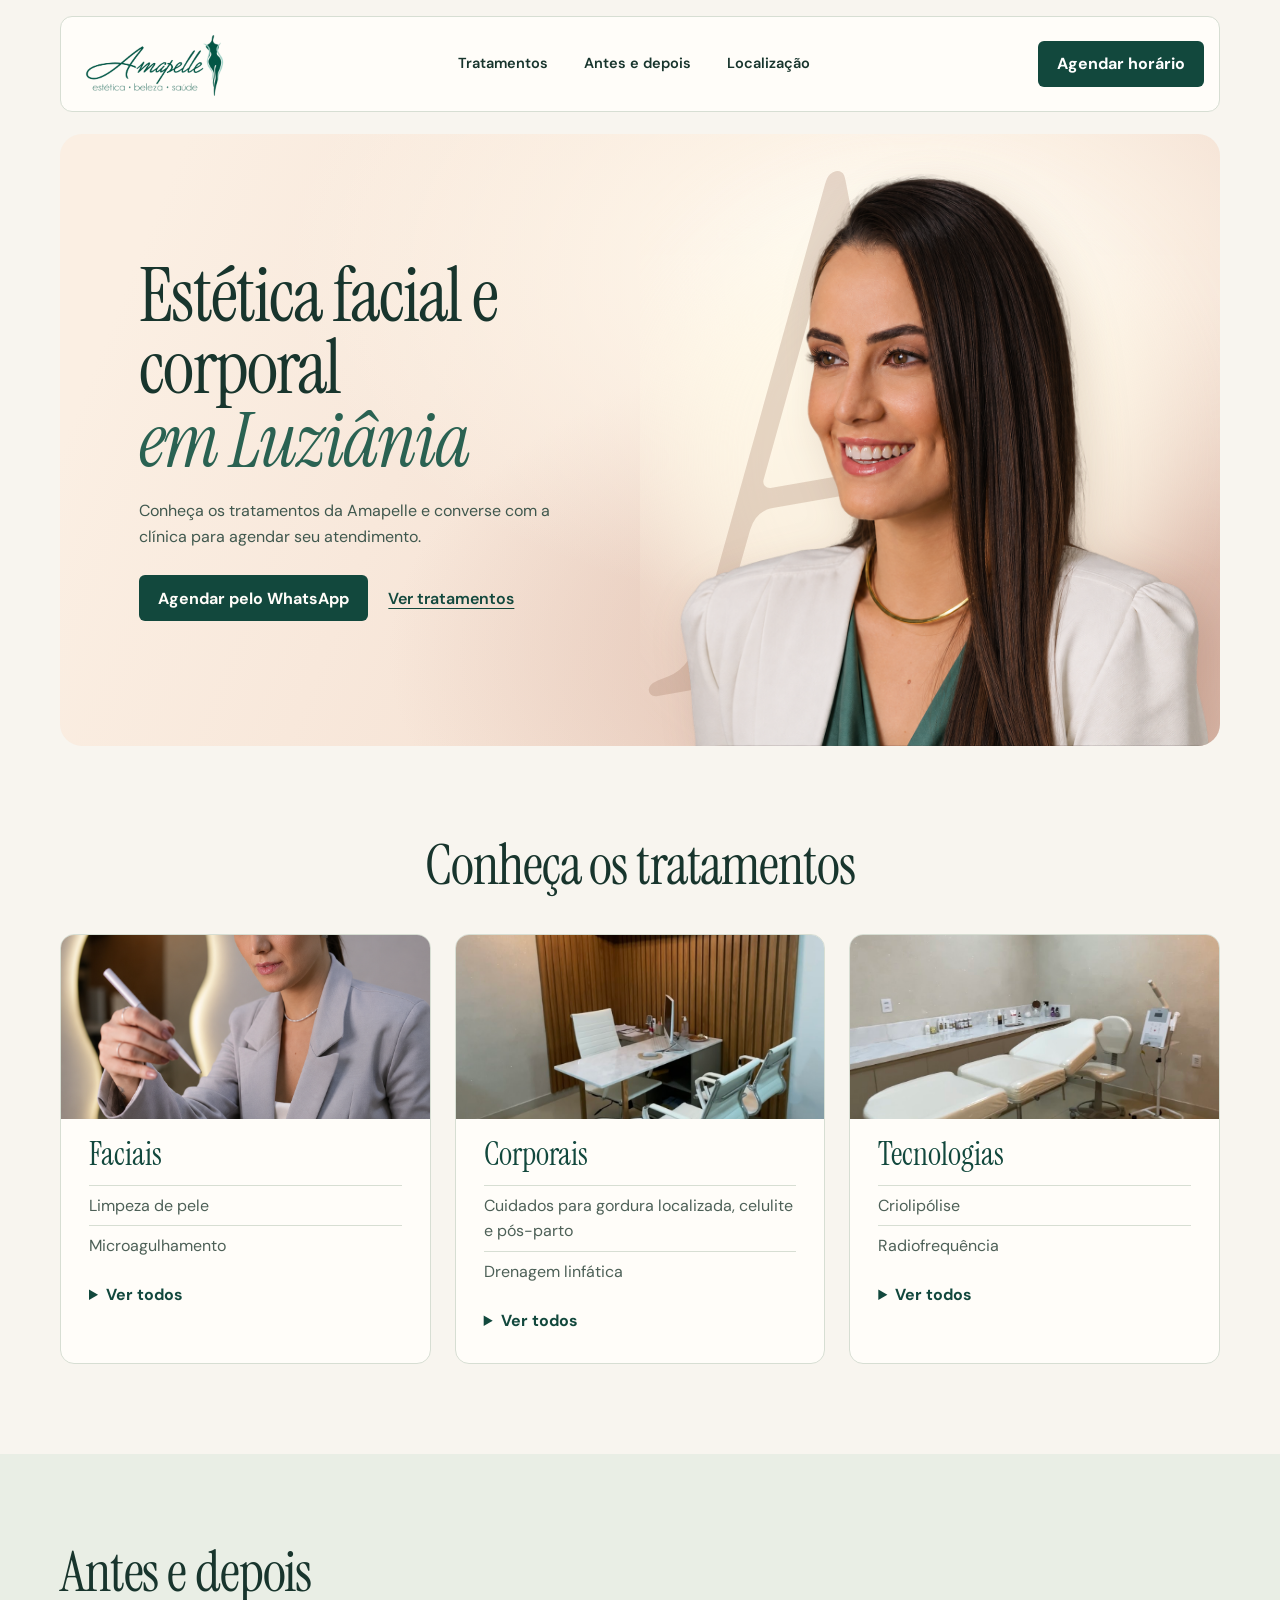
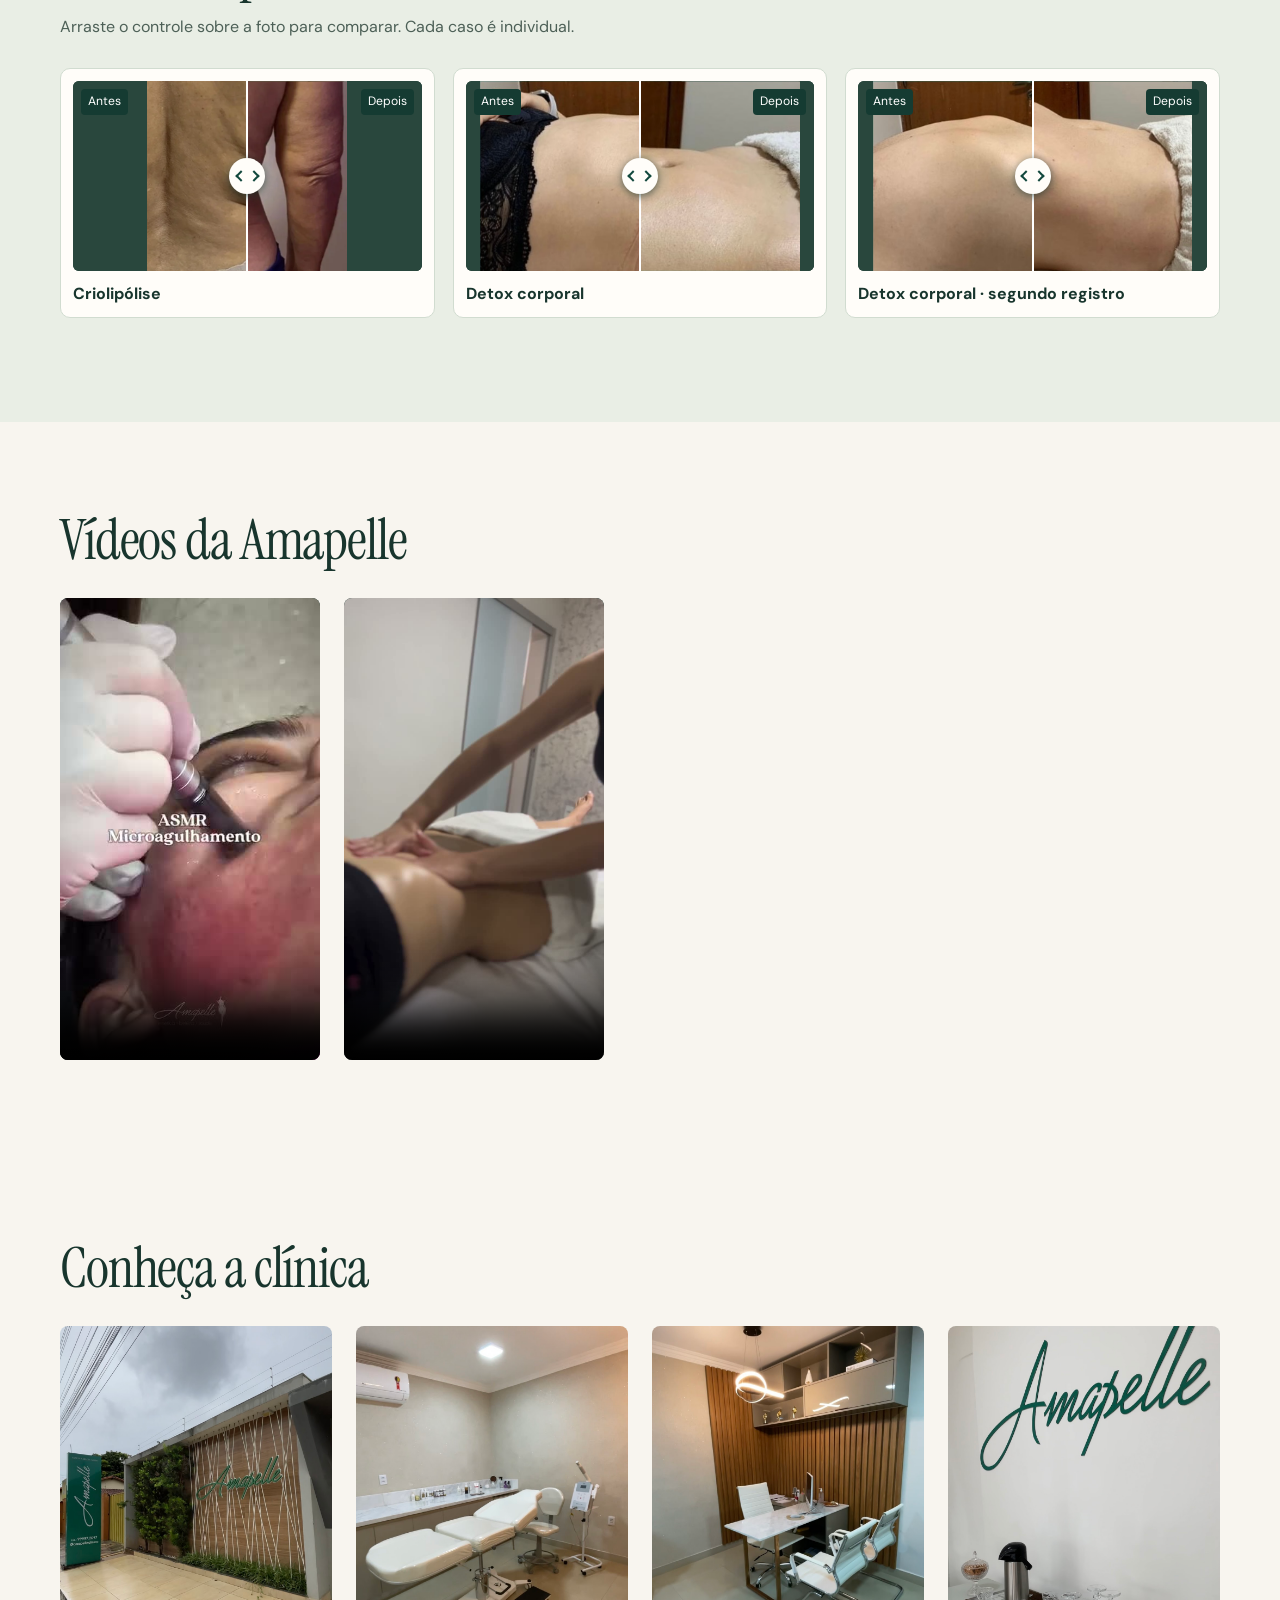
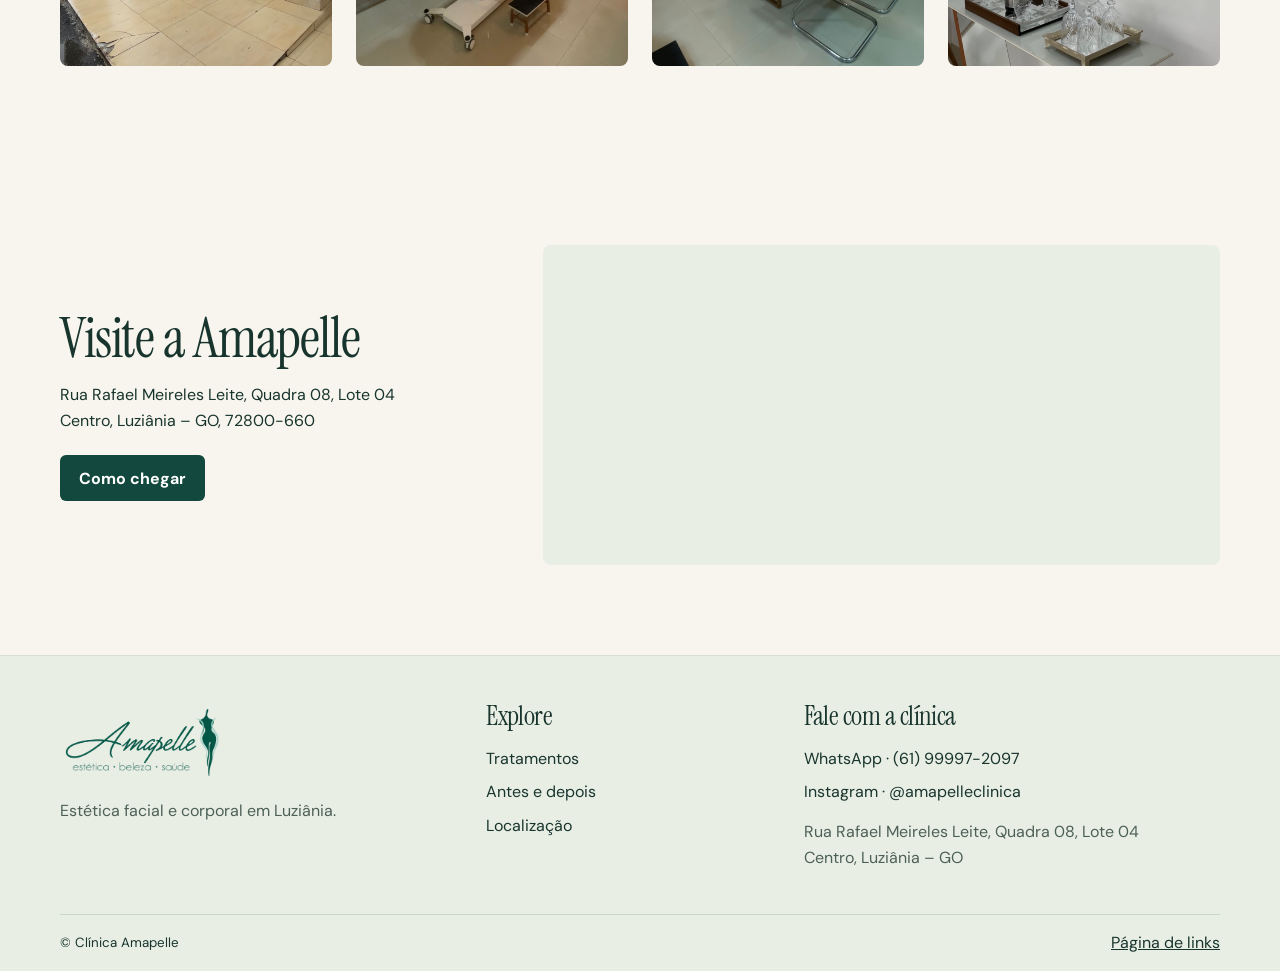
==== amapelle/index.html @ 11edbd8c "Publica a demonstração da Clínica Amapelle" ====
<!doctype html><html lang="pt-BR"><head><meta charset="utf-8"><meta name="viewport" content="width=device-width, initial-scale=1"><meta name="robots" content="noindex"><link rel="stylesheet" href="https://fonts.googleapis.com/css2?family=Instrument+Serif:ital@0;1&family=DM+Sans:wght@400;500;600;700&display=swap"><title>Clínica Amapelle | Estética em Luziânia</title><link rel="stylesheet" href="style.css?v=abertura-editorial"><script src="site.js?v=amapelle" defer></script></head><body>
<header class="site-header wrap" id="inicio">
  <a class="brand" href="index.html" aria-label="Clínica Amapelle, início"><img width="148" src="logo.png" alt="Amapelle"></a>
  <nav aria-label="Navegação principal">
    <a href="#tratamentos">Tratamentos</a>
    <a href="#resultados">Antes e depois</a>
    <a href="#localizacao">Localização</a>
  </nav>
  <a class="button header-booking" href="https://wa.me/5561999972097">Agendar horário</a>
</header>
<main><section class="wrap hero"><div class="hero-copy"><h1>Estética facial e corporal <em>em&nbsp;Luziânia</em></h1><p>Conheça os tratamentos da Amapelle e converse com a clínica para agendar seu atendimento.</p><div class="hero-actions"><a class="button" href="https://wa.me/5561999972097">Agendar pelo WhatsApp</a><a href="#tratamentos">Ver tratamentos</a></div></div><div class="hero-portrait"><span class="hero-initial" aria-hidden="true">A</span><img src="retrato-recortado.png" alt="Retrato da profissional que aparece no conteúdo da Amapelle" fetchpriority="high"></div></section>
<section class="wrap section" id="tratamentos"><h2>Conheça os tratamentos</h2><div class="columns"><article><img class="treatment-photo" loading="lazy" src="cena-atendimento-editada.png" alt=""><div class="treatment-copy"><h3>Faciais</h3><ul><li>Limpeza de pele</li><li>Microagulhamento</li></ul><details class="treatment-more"><summary>Ver todos</summary><ul><li>Peeling químico</li><li>Cuidados para acne, cicatrizes, melasma e manchas</li><li>Botox</li></ul></details></div></article><article><img class="treatment-photo" loading="lazy" src="sala-atendimento.jpg" alt=""><div class="treatment-copy"><h3>Corporais</h3><ul><li>Cuidados para gordura localizada, celulite e pós-parto</li><li>Drenagem linfática</li></ul><details class="treatment-more"><summary>Ver todos</summary><ul><li>Massagem relaxante</li><li>Depilação a laser</li></ul></details></div></article><article><img class="treatment-photo" loading="lazy" src="sala-procedimentos.jpg" alt=""><div class="treatment-copy"><h3>Tecnologias</h3><ul><li>Criolipólise</li><li>Radiofrequência</li></ul><details class="treatment-more"><summary>Ver todos</summary><ul><li>Ultrassom</li><li>Carbox</li><li>Ultracavitação</li><li>Eletroestimulação</li></ul></details></div></article></div></section>
<section class="results section" id="resultados"><div class="wrap"><div class="results-header"><div><h2>Antes e depois</h2><p>Arraste o controle sobre a foto para comparar. Cada caso é individual.</p></div><div class="case-nav" hidden><button type="button" data-step="-1" aria-controls="galeria-resultados" aria-label="Casos anteriores"><span aria-hidden="true"></span></button><button type="button" data-step="1" aria-controls="galeria-resultados" aria-label="Próximos casos"><span aria-hidden="true"></span></button></div></div><div class="cases" id="galeria-resultados" tabindex="0" aria-label="Galeria de antes e depois"><figure class="case"><div class="compare" style="--image-ratio:calc(293 / 278)"><div class="shot "><div class="shot-frame"><img loading="lazy" alt="Antes — Criolipólise" src="caso-104504.png" style="width:263.1399317406143%;height:276.9784172661871%;left:-31.058020477815703%;top:-102.5179856115108%"></div></div><div class="shot after"><div class="shot-frame"><img loading="lazy" alt="Depois — Criolipólise" src="caso-104504.png" style="width:263.1399317406143%;height:276.9784172661871%;left:-145.3924914675768%;top:-102.5179856115108%"></div></div><span class="label before-label">Antes</span><span class="label after-label">Depois</span><span class="divider" aria-hidden="true"></span><span class="compare-handle" aria-hidden="true"></span><input type="range" min="0" max="100" value="50" aria-label="Comparar antes e depois de Criolipólise"></div><figcaption>Criolipólise</figcaption></figure>
<figure class="case"><div class="compare" style="--image-ratio:calc(440 / 262)"><div class="shot "><div class="shot-frame"><img loading="lazy" alt="Antes — Detox corporal" src="caso-104302.png" style="width:188.1818181818182%;height:316.793893129771%;left:-43.63636363636363%;top:-89.69465648854961%"></div></div><div class="shot after"><div class="shot-frame"><img loading="lazy" alt="Depois — Detox corporal" src="caso-104302.png" style="width:188.1818181818182%;height:316.793893129771%;left:-43.63636363636363%;top:-190.0763358778626%"></div></div><span class="label before-label">Antes</span><span class="label after-label">Depois</span><span class="divider" aria-hidden="true"></span><span class="compare-handle" aria-hidden="true"></span><input type="range" min="0" max="100" value="50" aria-label="Comparar antes e depois de Detox corporal"></div><figcaption>Detox corporal</figcaption></figure>

<figure class="case"><div class="compare" style="--image-ratio:calc(440 / 262)"><div class="shot "><div class="shot-frame"><img loading="lazy" alt="Antes — Detox corporal · segundo registro" src="caso-104311.png" style="width:186.5909090909091%;height:317.9389312977099%;left:-40.909090909090914%;top:-90.45801526717557%"></div></div><div class="shot after"><div class="shot-frame"><img loading="lazy" alt="Depois — Detox corporal · segundo registro" src="caso-104311.png" style="width:186.5909090909091%;height:317.9389312977099%;left:-40.909090909090914%;top:-190.83969465648855%"></div></div><span class="label before-label">Antes</span><span class="label after-label">Depois</span><span class="divider" aria-hidden="true"></span><span class="compare-handle" aria-hidden="true"></span><input type="range" min="0" max="100" value="50" aria-label="Comparar antes e depois de Detox corporal · segundo registro"></div><figcaption>Detox corporal · segundo registro</figcaption></figure></div><p class="case-position" hidden></p></div></section>
<section class="wrap section"><h2>Vídeos da Amapelle</h2><div class="videos"><video aria-label="Vídeo 1 da Amapelle" controls playsinline preload="metadata" muted poster="video-1.jpg" src="video-1.mp4"></video><video aria-label="Vídeo 2 da Amapelle" controls playsinline preload="metadata" muted poster="video-2.jpg" src="video-2.mp4"></video></div></section>
<section class="wrap section"><h2>Conheça a clínica</h2><div class="space"><img loading="lazy" src="fachada.jpg" alt="Fachada da clínica"><img loading="lazy" src="sala-procedimentos.jpg" alt="Sala de procedimentos"><img loading="lazy" src="sala-atendimento.jpg" alt="Sala de atendimento"><img loading="lazy" src="detalhe-ambiente.jpg" alt="Detalhe do ambiente"></div></section>
<section id="localizacao" class="wrap section location"><div><h2>Visite a Amapelle</h2><address>Rua Rafael Meireles Leite, Quadra 08, Lote 04<br>Centro, Luziânia – GO, 72800-660</address><a class="button" href="https://www.google.com/maps/dir/?api=1&destination=-16.2502596%2C-47.9504578" target="_blank" rel="noopener">Como chegar</a></div><iframe title="Mapa da Clínica Amapelle" loading="lazy" src="https://maps.google.com/maps?q=-16.2502596,-47.9504578&amp;z=17&amp;output=embed" referrerpolicy="strict-origin-when-cross-origin"></iframe></section></main>
<footer class="site-footer">
  <div class="wrap footer-content">
    <div class="footer-brand">
      <a href="#inicio" aria-label="Amapelle, voltar ao início"><img width="165" src="logo.png" alt="Amapelle"></a>
      <p>Estética facial e corporal em Luziânia.</p>
    </div>
    <nav aria-label="Navegação do rodapé">
      <h2>Explore</h2>
      <a href="#tratamentos">Tratamentos</a>
      <a href="#resultados">Antes e depois</a>
      <a href="#localizacao">Localização</a>
    </nav>
    <div class="footer-contact">
      <h2>Fale com a clínica</h2>
      <a href="https://wa.me/5561999972097">WhatsApp · (61) 99997-2097</a>
      <a href="https://www.instagram.com/amapelleclinica/">Instagram · @amapelleclinica</a>
      <address>Rua Rafael Meireles Leite, Quadra 08, Lote 04<br>Centro, Luziânia – GO</address>
    </div>
  </div>
  <div class="wrap footer-end"><small>© Clínica Amapelle</small><a href="bio.html">Página de links</a></div>
</footer></body></html>
---- amapelle/style.css ----
:root {
  color-scheme: light;
  --paper: #f8f5ef;
  --white: #fffdf9;
  --ink: #18352d;
  --green: #12483d;
  --muted: #4d6057;
  --line: #d7ded3;
  --display: "Instrument Serif", Georgia, serif;
  --body: "DM Sans", Arial, sans-serif;
}
* { box-sizing: border-box; }
html { scroll-padding-top: 20px; }
body { margin: 0; background: var(--paper); color: var(--ink); font: 1rem/1.6 var(--body); }
img { display: block; max-width: 100%; }
a { color: inherit; }
:focus-visible { outline: 3px solid #8a5260; outline-offset: 4px; }
[hidden] { display: none !important; }
.wrap { width: min(1160px, calc(100% - 64px)); margin-inline: auto; }
.nav { display: flex; justify-content: space-between; align-items: center; gap: 22px; padding-block: 18px; }
.nav nav { display: flex; gap: 26px; }
.nav a { text-decoration: none; font-weight: 600; }
.nav nav a:hover, footer a:hover { text-decoration: underline; text-underline-offset: 5px; }
.button {
  display: inline-flex;
  justify-content: center;
  align-items: center;
  min-height: 46px;
  padding: 10px 19px;
  border-radius: 6px;
  background: var(--green);
  color: white;
  font-weight: 700;
  text-decoration: none;
}
.button:hover { background: #1e6051; }
h1, h2, h3 { margin: 0; font: 400 1rem/1.04 var(--display); }
h1 { font-size: clamp(3.2rem, 5.9vw, 5.75rem); letter-spacing: -.025em; }
h2 { font-size: clamp(2.55rem, 4.4vw, 4.4rem); letter-spacing: -.02em; }
h3 { font-size: 2rem; }
.hero {
  display: grid;
  grid-template-columns: 1.1fr .9fr;
  align-items: stretch;
  min-height: 500px;
  border-radius: 14px;
  overflow: hidden;
  background: radial-gradient(ellipse at 88% 18%, #527566, transparent 52%), #143c32;
  color: var(--white);
}
.hero-copy { align-self: center; padding: clamp(34px, 5.6vw, 82px); }
.hero em { color: #f1d3cc; font-weight: 400; }
.hero p { max-width: 39ch; margin: 22px 0 26px; color: #f1f4ec; }
.hero .button { background: #f2e2d9; color: var(--ink); }
.hero .button:hover { background: #fff3eb; }
.hero-portrait {
  position: relative;
  margin: 26px 26px 26px 0;
  overflow: hidden;
  border-radius: 8px;
  background: #b6b3a8;
}
.hero-portrait img {
  position: absolute;
  inset: 0;
  width: 100%;
  height: 100%;
  object-fit: cover;
  object-position: 47% 38%;
}
.section { padding-block: clamp(48px, 7vw, 94px); }
.columns, .space, .videos { display: grid; gap: 24px; margin-top: 28px; }
.columns { grid-template-columns: repeat(3, minmax(0, 1fr)); }
.columns article { min-width: 0; }
.treatment-photo { width: 100%; aspect-ratio: 3/2; object-fit: cover; border-radius: 8px; margin-bottom: 17px; }
.columns article:first-child .treatment-photo { object-position: center 33%; }
.columns ul { margin: 9px 0 0; padding-left: 19px; color: var(--muted); }
.columns li + li { margin-top: 4px; }
.results { background: #e9eee5; }
.results-header { display: flex; align-items: end; justify-content: space-between; gap: 16px; }
.results-header p { margin: 12px 0 0; color: var(--muted); }
.case-nav { display: flex; gap: 8px; }
.case-nav button {
  display: grid;
  place-items: center;
  width: 44px;
  height: 44px;
  border: 1px solid #8ca99b;
  border-radius: 50%;
  background: var(--white);
  color: var(--green);
  cursor: pointer;
}
.case-nav button:disabled { opacity: .48; cursor: default; }
.case-nav span { width: 9px; height: 9px; border: solid currentColor; border-width: 2px 2px 0 0; transform: rotate(45deg); }
.case-nav [data-step="-1"] span { transform: rotate(-135deg); }
.cases {
  --gap: 18px;
  display: grid;
  grid-auto-flow: column;
  grid-auto-columns: calc((100% - 2 * var(--gap)) / 3);
  gap: var(--gap);
  overflow-x: auto;
  overscroll-behavior-inline: contain;
  scroll-snap-type: x mandatory;
  scrollbar-width: thin;
  scrollbar-color: #709183 transparent;
  margin-top: 24px;
  padding: 5px 0 14px;
}
.case {
  display: flex;
  flex-direction: column;
  min-width: 0;
  margin: 0;
  padding: 12px 12px 10px;
  border: 1px solid #d1dcd0;
  border-radius: 10px;
  background: var(--white);
  scroll-snap-align: start;
}
.compare {
  --split: 50%;
  --image-height: 190px;
  position: relative;
  isolation: isolate;
  overflow: hidden;
  height: var(--image-height);
  border-radius: 6px;
  background: #29473d;
}
.shot { position: absolute; inset: 0; display: grid; place-items: center; background: #29473d; }
.shot-frame {
  position: relative;
  overflow: hidden;
  width: min(100%, calc(var(--image-ratio) * var(--image-height)));
  aspect-ratio: var(--image-ratio);
}
.shot img { position: absolute; max-width: none; }
.after { clip-path: inset(0 0 0 var(--split)); }
.divider { position: absolute; left: var(--split); inset-block: 0; width: 2px; background: white; transform: translateX(-50%); }
.label { position: absolute; top: 8px; z-index: 1; padding: 3px 7px; border-radius: 4px; background: #153b32; color: white; font-size: .76rem; }
.before-label { left: 8px; }
.after-label { right: 8px; }
.case figcaption { font-weight: 700; padding-top: 10px; }
.case input { width: 100%; min-height: 44px; margin: auto 0 0; accent-color: var(--green); cursor: ew-resize; }
.videos { grid-template-columns: repeat(2, minmax(0, 260px)); justify-content: start; }
.videos video { display: block; width: 100%; aspect-ratio: 9/16; border-radius: 8px; background: var(--ink); }
.space { grid-template-columns: repeat(4, minmax(0, 1fr)); }
.space img { width: 100%; aspect-ratio: 4/5; object-fit: cover; border-radius: 8px; }
.location { display: grid; grid-template-columns: .8fr 1.2fr; align-items: center; gap: 32px; }
.location iframe { width: 100%; height: 320px; border: 0; border-radius: 8px; background: #e9eee5; }
.location address { font-style: normal; margin: 15px 0 22px; }
footer { border-top: 1px solid var(--line); }
.bio { min-height: 100svh; background: radial-gradient(ellipse at 75% 5%, #efd8ce, transparent 45%), #e9eee5; }
.bio main { width: min(430px, calc(100% - 32px)); margin: 7vh auto; padding: 30px; text-align: center; background: var(--white); border-radius: 12px; }
.bio img { margin: 0 auto 12px; }
.bio h1 { font-size: 3rem; }
.bio .button { display: flex; margin-block: 12px; }
.secondary { color: var(--green); background: transparent; border: 1px solid #a5bcb0; }
.secondary:hover { background: #e9eee5; }
@media (max-width: 900px) {
  .nav nav { gap: 14px; }
  .cases { grid-auto-columns: calc((100% - var(--gap)) / 2); }
}
@media (max-width: 700px) {
  .wrap { width: calc(100% - 32px); }
  header.nav { flex-wrap: wrap; gap: 6px 12px; padding-block: 10px 14px; }
  .nav nav { order: 1; width: 100%; justify-content: space-between; font-size: .82rem; gap: 8px; }
  .nav nav a { padding-block: 7px; }
  .hero { grid-template-columns: 1fr; min-height: 0; }
  .hero-copy { padding: 30px 22px 20px; }
  .hero h1 { font-size: clamp(2.75rem, 9vw, 4.4rem); }
  .hero p { margin: 14px 0 17px; }
  .hero-portrait { height: clamp(230px, 68vw, 360px); margin: 0 14px 14px; }
  .columns, .location { grid-template-columns: 1fr; }
  .columns article { display: grid; grid-template-columns: 78px minmax(0,1fr); align-content: start; column-gap: 14px; }
  .treatment-photo { grid-row: span 2; aspect-ratio: 1; margin: 0; }
  .columns ul { margin-top: 6px; }
  .cases { --gap: 12px; grid-auto-columns: min(82%, 290px); }
  .compare { --image-height: 158px; }
  .space { grid-template-columns: repeat(2, minmax(0, 1fr)); gap: 14px; }
  .videos { gap: 12px; }
  .location iframe { height: 260px; }
  footer.nav { flex-wrap: wrap; gap: 8px 18px; }
}

/* Navegação, tratamentos e rodapé */
.site-header {
  display: grid;
  grid-template-columns: auto 1fr auto;
  align-items: center;
  gap: 20px;
  margin-block: 16px 22px;
  padding: 10px 15px 10px 20px;
  border: 1px solid var(--line);
  border-radius: 12px;
  background: var(--white);
}
.site-header nav {
  display: flex;
  justify-content: center;
  gap: clamp(16px, 3vw, 36px);
}
.site-header nav a {
  padding-block: 9px;
  font-size: .91rem;
  font-weight: 600;
  text-decoration: none;
}
.site-header nav a:hover { text-decoration: underline; text-underline-offset: 5px; }
.header-booking { white-space: nowrap; }
#tratamentos > h2 { max-width: 19ch; }
#tratamentos .columns { gap: clamp(14px, 2vw, 24px); }
#tratamentos article {
  overflow: hidden;
  background: var(--white);
  border: 1px solid var(--line);
  border-radius: 12px;
}
#tratamentos .treatment-photo {
  aspect-ratio: 2 / 1;
  margin: 0;
  border-radius: 0;
}
.treatment-copy { padding: 19px clamp(16px, 2.4vw, 28px) 22px; }
.treatment-copy h3 { margin-bottom: 13px; }
.treatment-copy ul { margin: 0; padding: 0; list-style: none; }
.treatment-copy li { padding-block: 7px; border-top: 1px solid var(--line); }
.treatment-copy li + li { margin: 0; }
.compare:focus-within { outline: 3px solid #8a5260; outline-offset: 3px; }
.divider { pointer-events: none; }
.compare-handle {
  position: absolute;
  left: clamp(18px, var(--split), calc(100% - 18px));
  top: 50%;
  z-index: 2;
  display: flex;
  justify-content: center;
  align-items: center;
  gap: 5px;
  width: 36px;
  height: 36px;
  transform: translate(-50%, -50%);
  border-radius: 50%;
  color: var(--green);
  background: var(--white);
  box-shadow: 0 2px 8px #172e27aa;
  pointer-events: none;
}
.compare-handle::before, .compare-handle::after {
  content: "";
  width: 6px;
  height: 6px;
  border: solid currentColor;
  border-width: 2px 2px 0 0;
}
.compare-handle::before { transform: rotate(-135deg); }
.compare-handle::after { transform: rotate(45deg); }
.case .compare input {
  position: absolute;
  z-index: 3;
  inset: 50% 0 auto;
  height: 44px;
  margin: 0;
  transform: translateY(-50%);
  opacity: 0;
  touch-action: pan-y;
}
.site-footer { background: #e9eee5; border-top: 1px solid var(--line); }
.footer-content {
  display: grid;
  grid-template-columns: 1fr .7fr 1.15fr;
  gap: clamp(22px, 5vw, 65px);
  padding-block: 44px;
}
.footer-content h2 { margin: 2px 0 12px; font-size: 1.7rem; }
.footer-content a { display: block; width: fit-content; text-decoration: none; }
.footer-content nav a, .footer-contact a { padding-block: 4px; }
.footer-brand p, .footer-contact address { color: var(--muted); }
.footer-contact address { margin-top: 10px; font-style: normal; }
.footer-end {
  display: flex;
  align-items: center;
  justify-content: space-between;
  gap: 12px;
  padding-block: 15px;
  border-top: 1px solid #c8d5c8;
}
@media (max-width: 700px) {
  .site-header {
    grid-template-columns: 1fr auto;
    gap: 5px 12px;
    margin-block: 12px 16px;
    padding: 8px 12px 5px;
  }
  .site-header .brand img { width: 111px; }
  .header-booking { font-size: .82rem; padding-inline: 12px; }
  .site-header nav { grid-column: 1 / -1; grid-row: 2; justify-content: space-between; gap: 8px; border-top: 1px solid var(--line); }
  .site-header nav a { font-size: .77rem; }
  #tratamentos article { display: block; }
  #tratamentos .treatment-photo { aspect-ratio: 2.3 / 1; }
  .footer-content { grid-template-columns: 1fr; gap: 22px; padding-block: 28px; }
  .footer-brand p { margin-block: 6px 0; }
}

.hero-actions { display: flex; flex-wrap: wrap; align-items: center; gap: 14px 20px; }
.hero-actions > a:not(.button) { font-weight: 600; text-underline-offset: 4px; }
.hero {
  background: radial-gradient(ellipse at 88% 64%, #7a7462 0%, transparent 49%), #143c32;
}
.hero-portrait { margin-bottom: 0; border-radius: 10px 10px 0 0; }
.treatment-more { margin-top: 8px; }
.treatment-more summary {
  width: fit-content;
  cursor: pointer;
  padding-block: 8px;
  color: var(--green);
  font-weight: 700;
}
.treatment-more[open] ul { margin-top: 4px; }
.case-position { margin: 6px 0 0; text-align: center; color: var(--muted); font-size: .85rem; }
.bio .bio-portrait {
  width: 92px;
  height: 92px;
  margin: 0 auto 16px;
  object-fit: cover;
  border-radius: 50%;
  outline: 1px solid #aac0b4;
  outline-offset: 4px;
}
.bio main > p { color: var(--muted); margin: 10px 0 24px; }
.bio-footer { padding-top: 13px; margin-top: 20px; font-size: .84rem; }
.bio-footer a { text-underline-offset: 3px; }
@media (max-width: 700px) {
  .hero-portrait { margin-bottom: 0; }
}

/* Composição editorial da abertura */
.hero {
  position: relative;
  isolation: isolate;
  grid-template-columns: 1fr 1fr;
  min-height: clamp(500px, 48vw, 612px);
  color: var(--ink);
  border-radius: 22px;
  background:
    radial-gradient(ellipse at 73% 21%, #fffef9 0%, #fff8ecb3 22%, transparent 52%),
    radial-gradient(ellipse at 92% 85%, #d6b1a2 0%, transparent 49%),
    linear-gradient(112deg, #fbefe3 9%, #f5e1d3 58%, #e9cbbc);
}
.hero-copy {
  position: relative;
  z-index: 2;
  padding: clamp(35px, 6.2vw, 86px);
  padding-right: 12px;
}
.hero h1 { max-width: 14ch; line-height: .96; }
.hero em { color: #2a6252; }
.hero p { color: #40584e; }
.hero .button { background: var(--green); color: var(--white); }
.hero .button:hover { background: #216050; }
.hero-actions > a:not(.button) { color: var(--green); }
.hero-portrait {
  position: relative;
  isolation: isolate;
  margin: 0;
  border-radius: 0;
  background: transparent;
}
.hero-portrait::before {
  content: "";
  position: absolute;
  z-index: -1;
  inset: 11% 10% 5% 3%;
  border-radius: 50%;
  background: #fff9e8;
  filter: blur(52px);
  opacity: .75;
}
.hero-initial {
  position: absolute;
  z-index: -1;
  left: 3%;
  top: 50%;
  transform: translateY(-50%) rotate(-10deg);
  color: #9869513d;
  font: italic 400 clamp(300px, 52vw, 710px)/.8 var(--display);
  user-select: none;
  pointer-events: none;
}
.hero-portrait img {
  inset: auto 0 0;
  width: 100%;
  height: 96%;
  object-fit: contain;
  object-position: center bottom;
  filter: drop-shadow(12px 12px 20px #7048322d);
}
#tratamentos > h2 { max-width: none; text-align: center; }
#tratamentos .columns { margin-top: clamp(22px, 4vw, 40px); }
#tratamentos article { border-radius: 14px; }
.treatment-copy h3 { color: var(--green); }
@media (max-width: 700px) {
  .hero { min-height: 0; grid-template-columns: 1fr; border-radius: 16px; }
  .hero-copy { padding: 29px 22px 17px; }
  .hero h1 { max-width: 13ch; }
  .hero p { margin-block: 15px 19px; }
  .hero-actions { gap: 9px 15px; }
  .hero-actions > a:not(.button) { font-size: .9rem; }
  .hero-portrait { height: clamp(230px, 77vw, 370px); }
  .hero-portrait img { height: 100%; }
  .hero-initial { left: 18%; font-size: clamp(270px, 90vw, 480px); }
}
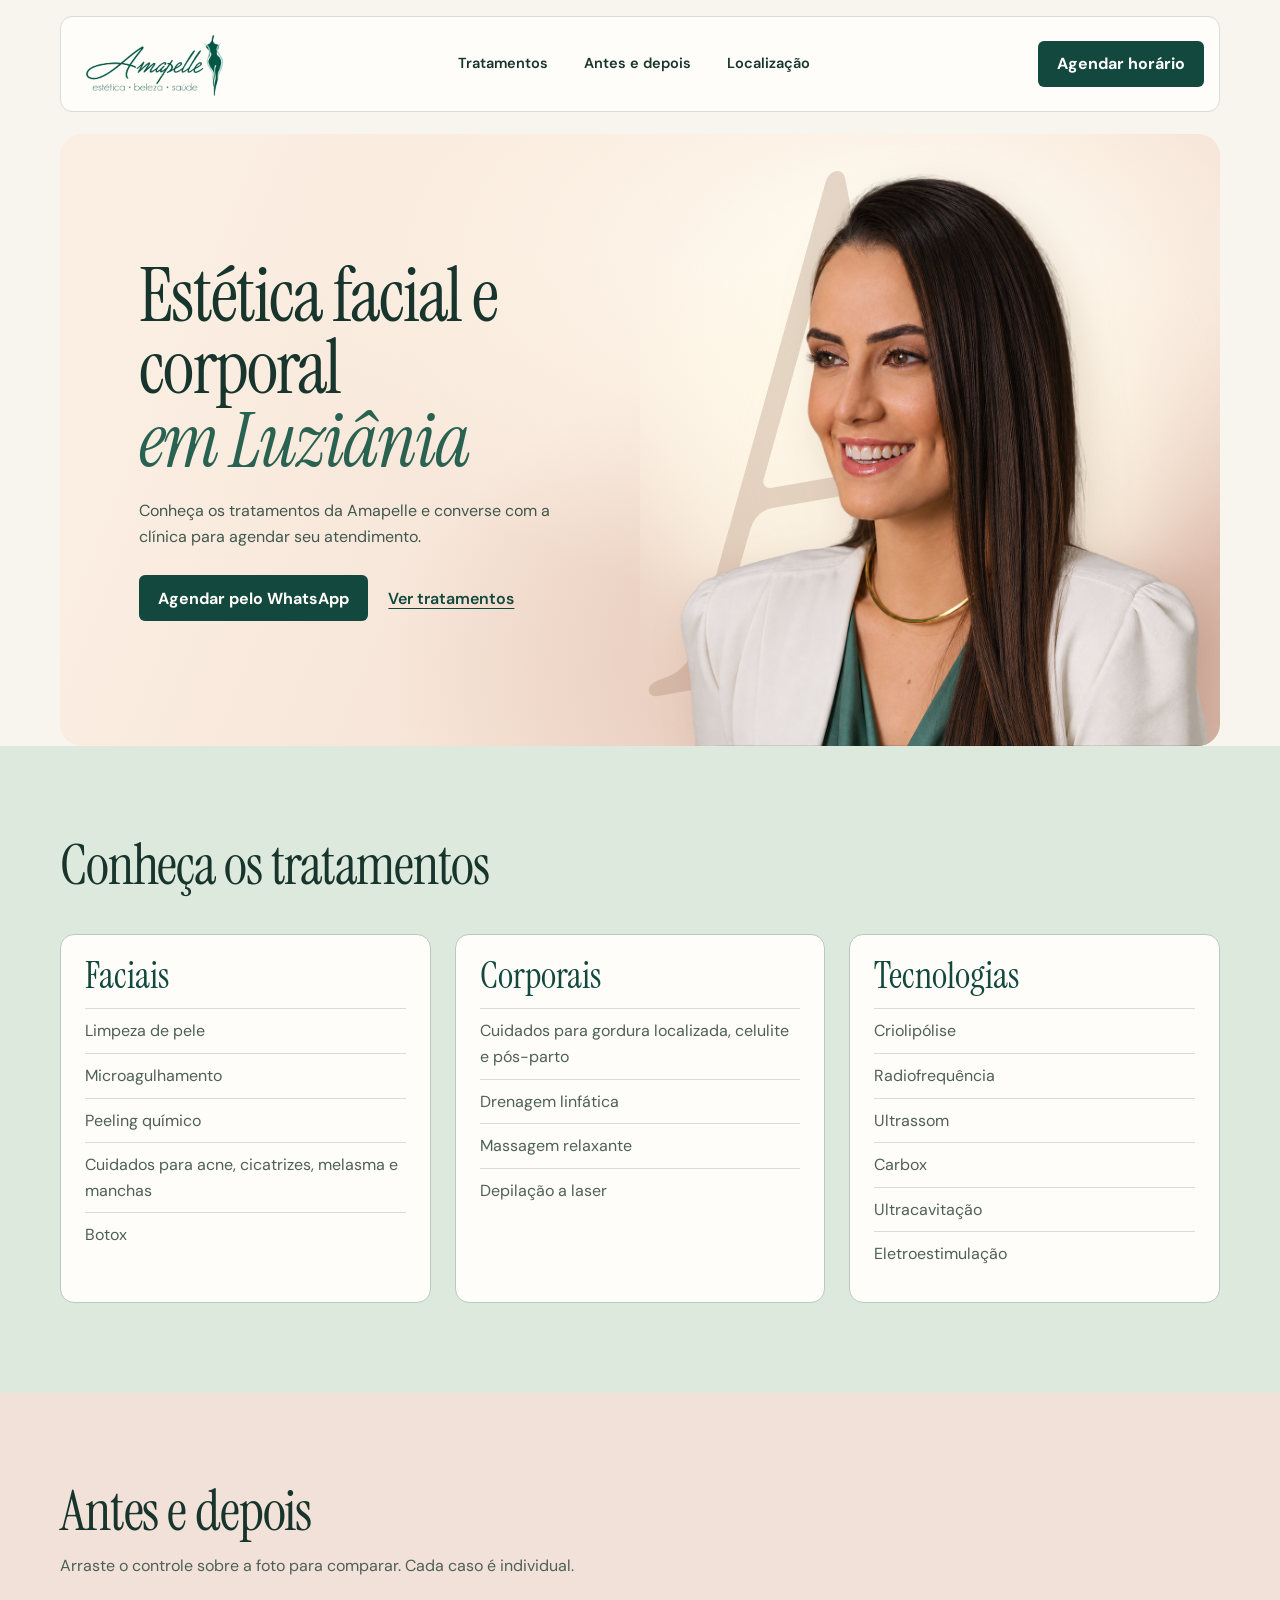
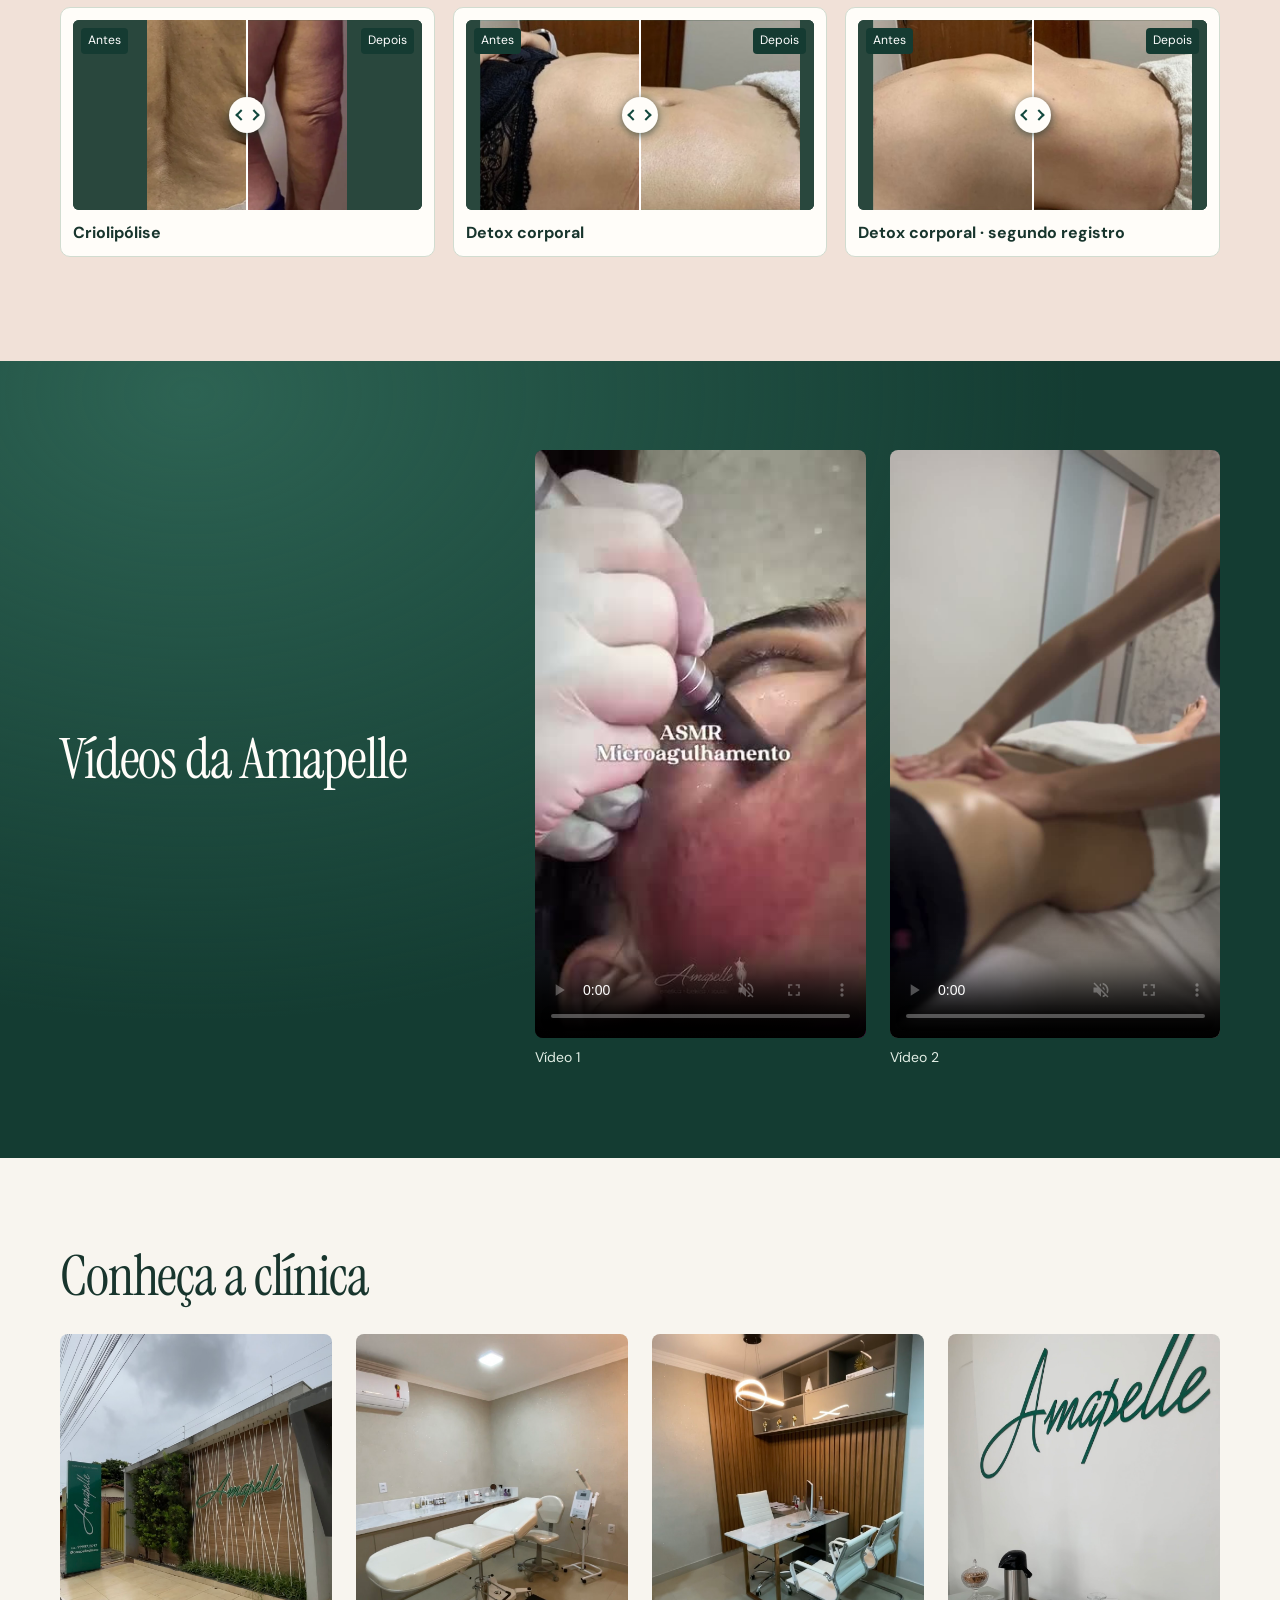
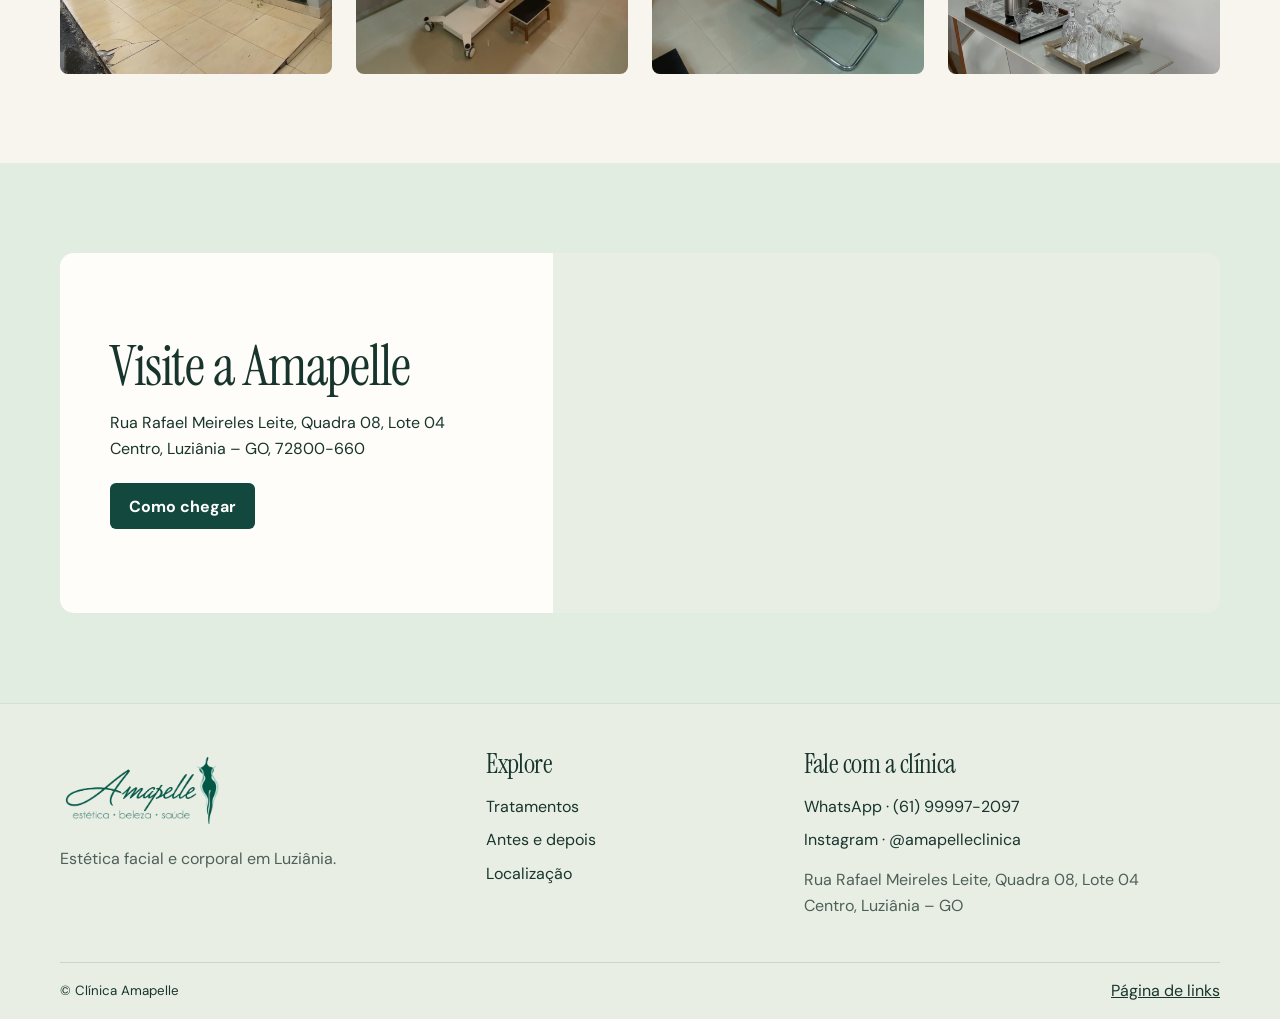
==== commit c9d3548e: "Refina serviços, vídeos, localização e bio da Amapelle" ====
--- a/amapelle/index.html
+++ b/amapelle/index.html
@@ -1,4 +1,4 @@
-<!doctype html><html lang="pt-BR"><head><meta charset="utf-8"><meta name="viewport" content="width=device-width, initial-scale=1"><meta name="robots" content="noindex"><link rel="stylesheet" href="https://fonts.googleapis.com/css2?family=Instrument+Serif:ital@0;1&family=DM+Sans:wght@400;500;600;700&display=swap"><title>Clínica Amapelle | Estética em Luziânia</title><link rel="stylesheet" href="style.css?v=abertura-editorial"><script src="site.js?v=amapelle" defer></script></head><body>
+<!doctype html><html lang="pt-BR"><head><meta charset="utf-8"><meta name="viewport" content="width=device-width, initial-scale=1"><meta name="robots" content="noindex"><link rel="stylesheet" href="https://fonts.googleapis.com/css2?family=Instrument+Serif:ital@0;1&family=DM+Sans:wght@400;500;600;700&display=swap"><title>Clínica Amapelle | Estética em Luziânia</title><link rel="stylesheet" href="style.css?v=servicos-bio"><script src="site.js?v=amapelle" defer></script></head><body>
 <header class="site-header wrap" id="inicio">
   <a class="brand" href="index.html" aria-label="Clínica Amapelle, início"><img width="148" src="logo.png" alt="Amapelle"></a>
   <nav aria-label="Navegação principal">
@@ -9,14 +9,14 @@
   <a class="button header-booking" href="https://wa.me/5561999972097">Agendar horário</a>
 </header>
 <main><section class="wrap hero"><div class="hero-copy"><h1>Estética facial e corporal <em>em&nbsp;Luziânia</em></h1><p>Conheça os tratamentos da Amapelle e converse com a clínica para agendar seu atendimento.</p><div class="hero-actions"><a class="button" href="https://wa.me/5561999972097">Agendar pelo WhatsApp</a><a href="#tratamentos">Ver tratamentos</a></div></div><div class="hero-portrait"><span class="hero-initial" aria-hidden="true">A</span><img src="retrato-recortado.png" alt="Retrato da profissional que aparece no conteúdo da Amapelle" fetchpriority="high"></div></section>
-<section class="wrap section" id="tratamentos"><h2>Conheça os tratamentos</h2><div class="columns"><article><img class="treatment-photo" loading="lazy" src="cena-atendimento-editada.png" alt=""><div class="treatment-copy"><h3>Faciais</h3><ul><li>Limpeza de pele</li><li>Microagulhamento</li></ul><details class="treatment-more"><summary>Ver todos</summary><ul><li>Peeling químico</li><li>Cuidados para acne, cicatrizes, melasma e manchas</li><li>Botox</li></ul></details></div></article><article><img class="treatment-photo" loading="lazy" src="sala-atendimento.jpg" alt=""><div class="treatment-copy"><h3>Corporais</h3><ul><li>Cuidados para gordura localizada, celulite e pós-parto</li><li>Drenagem linfática</li></ul><details class="treatment-more"><summary>Ver todos</summary><ul><li>Massagem relaxante</li><li>Depilação a laser</li></ul></details></div></article><article><img class="treatment-photo" loading="lazy" src="sala-procedimentos.jpg" alt=""><div class="treatment-copy"><h3>Tecnologias</h3><ul><li>Criolipólise</li><li>Radiofrequência</li></ul><details class="treatment-more"><summary>Ver todos</summary><ul><li>Ultrassom</li><li>Carbox</li><li>Ultracavitação</li><li>Eletroestimulação</li></ul></details></div></article></div></section>
+<section class="services-band section" id="tratamentos"><div class="wrap services-content"><h2>Conheça os tratamentos</h2><div class="columns"><article><div class="treatment-copy"><h3>Faciais</h3><ul><li>Limpeza de pele</li><li>Microagulhamento</li><li>Peeling químico</li><li>Cuidados para acne, cicatrizes, melasma e manchas</li><li>Botox</li></ul></div></article><article><div class="treatment-copy"><h3>Corporais</h3><ul><li>Cuidados para gordura localizada, celulite e pós-parto</li><li>Drenagem linfática</li><li>Massagem relaxante</li><li>Depilação a laser</li></ul></div></article><article><div class="treatment-copy"><h3>Tecnologias</h3><ul><li>Criolipólise</li><li>Radiofrequência</li><li>Ultrassom</li><li>Carbox</li><li>Ultracavitação</li><li>Eletroestimulação</li></ul></div></article></div></div></section>
 <section class="results section" id="resultados"><div class="wrap"><div class="results-header"><div><h2>Antes e depois</h2><p>Arraste o controle sobre a foto para comparar. Cada caso é individual.</p></div><div class="case-nav" hidden><button type="button" data-step="-1" aria-controls="galeria-resultados" aria-label="Casos anteriores"><span aria-hidden="true"></span></button><button type="button" data-step="1" aria-controls="galeria-resultados" aria-label="Próximos casos"><span aria-hidden="true"></span></button></div></div><div class="cases" id="galeria-resultados" tabindex="0" aria-label="Galeria de antes e depois"><figure class="case"><div class="compare" style="--image-ratio:calc(293 / 278)"><div class="shot "><div class="shot-frame"><img loading="lazy" alt="Antes — Criolipólise" src="caso-104504.png" style="width:263.1399317406143%;height:276.9784172661871%;left:-31.058020477815703%;top:-102.5179856115108%"></div></div><div class="shot after"><div class="shot-frame"><img loading="lazy" alt="Depois — Criolipólise" src="caso-104504.png" style="width:263.1399317406143%;height:276.9784172661871%;left:-145.3924914675768%;top:-102.5179856115108%"></div></div><span class="label before-label">Antes</span><span class="label after-label">Depois</span><span class="divider" aria-hidden="true"></span><span class="compare-handle" aria-hidden="true"></span><input type="range" min="0" max="100" value="50" aria-label="Comparar antes e depois de Criolipólise"></div><figcaption>Criolipólise</figcaption></figure>
 <figure class="case"><div class="compare" style="--image-ratio:calc(440 / 262)"><div class="shot "><div class="shot-frame"><img loading="lazy" alt="Antes — Detox corporal" src="caso-104302.png" style="width:188.1818181818182%;height:316.793893129771%;left:-43.63636363636363%;top:-89.69465648854961%"></div></div><div class="shot after"><div class="shot-frame"><img loading="lazy" alt="Depois — Detox corporal" src="caso-104302.png" style="width:188.1818181818182%;height:316.793893129771%;left:-43.63636363636363%;top:-190.0763358778626%"></div></div><span class="label before-label">Antes</span><span class="label after-label">Depois</span><span class="divider" aria-hidden="true"></span><span class="compare-handle" aria-hidden="true"></span><input type="range" min="0" max="100" value="50" aria-label="Comparar antes e depois de Detox corporal"></div><figcaption>Detox corporal</figcaption></figure>
 
 <figure class="case"><div class="compare" style="--image-ratio:calc(440 / 262)"><div class="shot "><div class="shot-frame"><img loading="lazy" alt="Antes — Detox corporal · segundo registro" src="caso-104311.png" style="width:186.5909090909091%;height:317.9389312977099%;left:-40.909090909090914%;top:-90.45801526717557%"></div></div><div class="shot after"><div class="shot-frame"><img loading="lazy" alt="Depois — Detox corporal · segundo registro" src="caso-104311.png" style="width:186.5909090909091%;height:317.9389312977099%;left:-40.909090909090914%;top:-190.83969465648855%"></div></div><span class="label before-label">Antes</span><span class="label after-label">Depois</span><span class="divider" aria-hidden="true"></span><span class="compare-handle" aria-hidden="true"></span><input type="range" min="0" max="100" value="50" aria-label="Comparar antes e depois de Detox corporal · segundo registro"></div><figcaption>Detox corporal · segundo registro</figcaption></figure></div><p class="case-position" hidden></p></div></section>
-<section class="wrap section"><h2>Vídeos da Amapelle</h2><div class="videos"><video aria-label="Vídeo 1 da Amapelle" controls playsinline preload="metadata" muted poster="video-1.jpg" src="video-1.mp4"></video><video aria-label="Vídeo 2 da Amapelle" controls playsinline preload="metadata" muted poster="video-2.jpg" src="video-2.mp4"></video></div></section>
+<section class="video-band section"><div class="wrap"><h2>Vídeos da Amapelle</h2><div class="videos"><figure><video aria-label="Vídeo 1 da Amapelle" controls playsinline preload="metadata" muted poster="video-1.jpg" src="video-1.mp4"></video><figcaption>Vídeo 1</figcaption></figure><figure><video aria-label="Vídeo 2 da Amapelle" controls playsinline preload="metadata" muted poster="video-2.jpg" src="video-2.mp4"></video><figcaption>Vídeo 2</figcaption></figure></div></div></section>
 <section class="wrap section"><h2>Conheça a clínica</h2><div class="space"><img loading="lazy" src="fachada.jpg" alt="Fachada da clínica"><img loading="lazy" src="sala-procedimentos.jpg" alt="Sala de procedimentos"><img loading="lazy" src="sala-atendimento.jpg" alt="Sala de atendimento"><img loading="lazy" src="detalhe-ambiente.jpg" alt="Detalhe do ambiente"></div></section>
-<section id="localizacao" class="wrap section location"><div><h2>Visite a Amapelle</h2><address>Rua Rafael Meireles Leite, Quadra 08, Lote 04<br>Centro, Luziânia – GO, 72800-660</address><a class="button" href="https://www.google.com/maps/dir/?api=1&destination=-16.2502596%2C-47.9504578" target="_blank" rel="noopener">Como chegar</a></div><iframe title="Mapa da Clínica Amapelle" loading="lazy" src="https://maps.google.com/maps?q=-16.2502596,-47.9504578&amp;z=17&amp;output=embed" referrerpolicy="strict-origin-when-cross-origin"></iframe></section></main>
+<section id="localizacao" class="map-section"><div class="wrap section location"><div class="location-info"><h2>Visite a Amapelle</h2><address>Rua Rafael Meireles Leite, Quadra 08, Lote 04<br>Centro, Luziânia – GO, 72800-660</address><a class="button" href="https://www.google.com/maps/dir/?api=1&destination=-16.2502596%2C-47.9504578" target="_blank" rel="noopener">Como chegar</a></div><iframe title="Mapa da Clínica Amapelle" loading="lazy" src="https://maps.google.com/maps?q=Cl%C3%ADnica%20Amapelle%2C%20Luzi%C3%A2nia&amp;z=17&amp;output=embed" referrerpolicy="strict-origin-when-cross-origin"></iframe></div></section></main>
 <footer class="site-footer">
   <div class="wrap footer-content">
     <div class="footer-brand">
--- a/amapelle/style.css
+++ b/amapelle/style.css
@@ -412,3 +412,75 @@
   .hero-portrait img { height: 100%; }
   .hero-initial { left: 18%; font-size: clamp(270px, 90vw, 480px); }
 }
+
+/* Serviços, vídeos, localização e página de links */
+.services-band { background: #dce9dc; }
+.services-band .columns { align-items: stretch; }
+#tratamentos article { display: block; border-color: #b7cbbd; }
+#tratamentos .treatment-copy { padding: 22px 24px 26px; }
+#tratamentos .treatment-copy h3 { font-size: 2.3rem; }
+#tratamentos .treatment-copy li { padding-block: 9px; }
+.results { background: #f1e1d8; }
+.video-band {
+  background: radial-gradient(ellipse at 15% 4%, #2d6353, transparent 58%), #143c32;
+  color: var(--white);
+}
+.video-band .wrap {
+  display: grid;
+  grid-template-columns: minmax(190px, .75fr) minmax(0, 1.25fr);
+  align-items: center;
+  gap: clamp(24px, 5vw, 72px);
+}
+.video-band .videos { margin-top: 0; grid-template-columns: repeat(2, minmax(0, 1fr)); }
+.video-band .videos figure { min-width: 0; margin: 0; }
+.video-band video { display: block; width: 100%; aspect-ratio: 9 / 16; object-fit: contain; }
+.video-band figcaption { font-size: .875rem; color: #e2eee5; padding-top: 8px; }
+.map-section { background: #e2ede2; }
+.map-section .location { align-items: stretch; grid-template-columns: minmax(0, .85fr) minmax(0, 1.15fr); gap: 0; }
+.location-info { background: var(--white); padding: clamp(24px, 4vw, 50px); border-radius: 14px 0 0 14px; align-content: center; }
+.map-section .location iframe { height: 100%; min-height: 360px; border-radius: 0 14px 14px 0; }
+.bio {
+  min-height: 100svh;
+  color: #fffaf4;
+  background: radial-gradient(ellipse at 12% 8%, #3e7964, transparent 55%), linear-gradient(170deg, #285e4f, #102f28 80%);
+}
+.bio main {
+  width: min(570px, calc(100% - 36px));
+  margin: 0 auto;
+  padding: clamp(44px, 10vh, 95px) 0 26px;
+  background: transparent;
+  border-radius: 0;
+}
+.bio .bio-portrait { width: 104px; height: 104px; outline-color: #adc9b6; }
+.bio h1 { font-size: clamp(2.65rem, 8vw, 3.75rem); }
+.bio main > p { color: #e2eee5; }
+.bio nav { display: grid; gap: 12px; }
+.bio nav .button {
+  display: grid;
+  grid-template-columns: 1fr auto;
+  align-items: center;
+  min-height: 56px;
+  margin: 0;
+  padding-inline: 19px;
+  border-radius: 10px;
+  text-align: left;
+  color: var(--ink);
+  background: #f4ddce;
+}
+.bio nav .secondary { color: #fffaf4; background: #ffffff0d; border-color: #a8c6b37a; }
+.bio nav .secondary:hover { background: #ffffff23; }
+.bio nav .button::after {
+  content: "";
+  width: 8px;
+  height: 8px;
+  border: solid currentColor;
+  border-width: 2px 2px 0 0;
+  transform: rotate(45deg);
+}
+.bio a:focus-visible { outline-color: #ffddc9; }
+.bio-footer { border-color: #a8c6b37a; }
+@media (max-width: 700px) {
+  .video-band .wrap, .map-section .location { grid-template-columns: 1fr; }
+  .location-info { border-radius: 12px 12px 0 0; }
+  .map-section .location iframe { min-height: 300px; border-radius: 0 0 12px 12px; }
+}
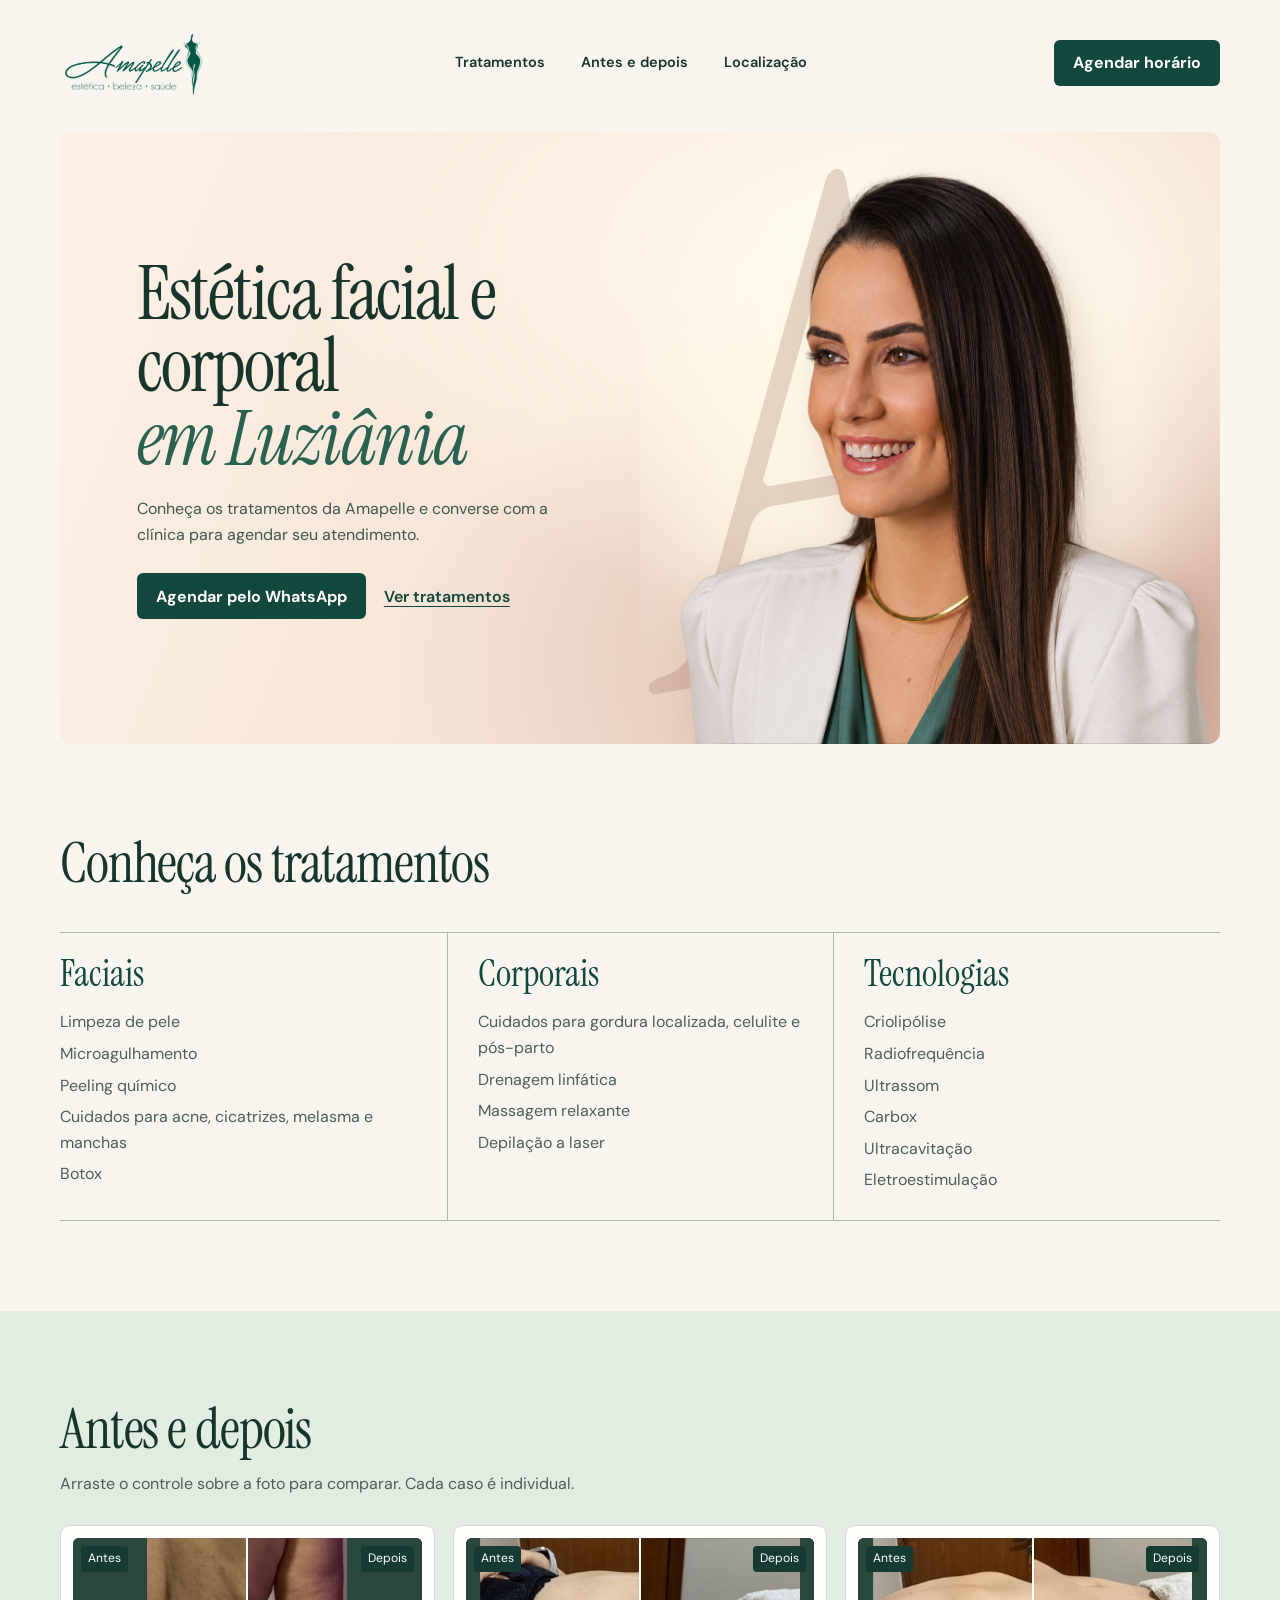
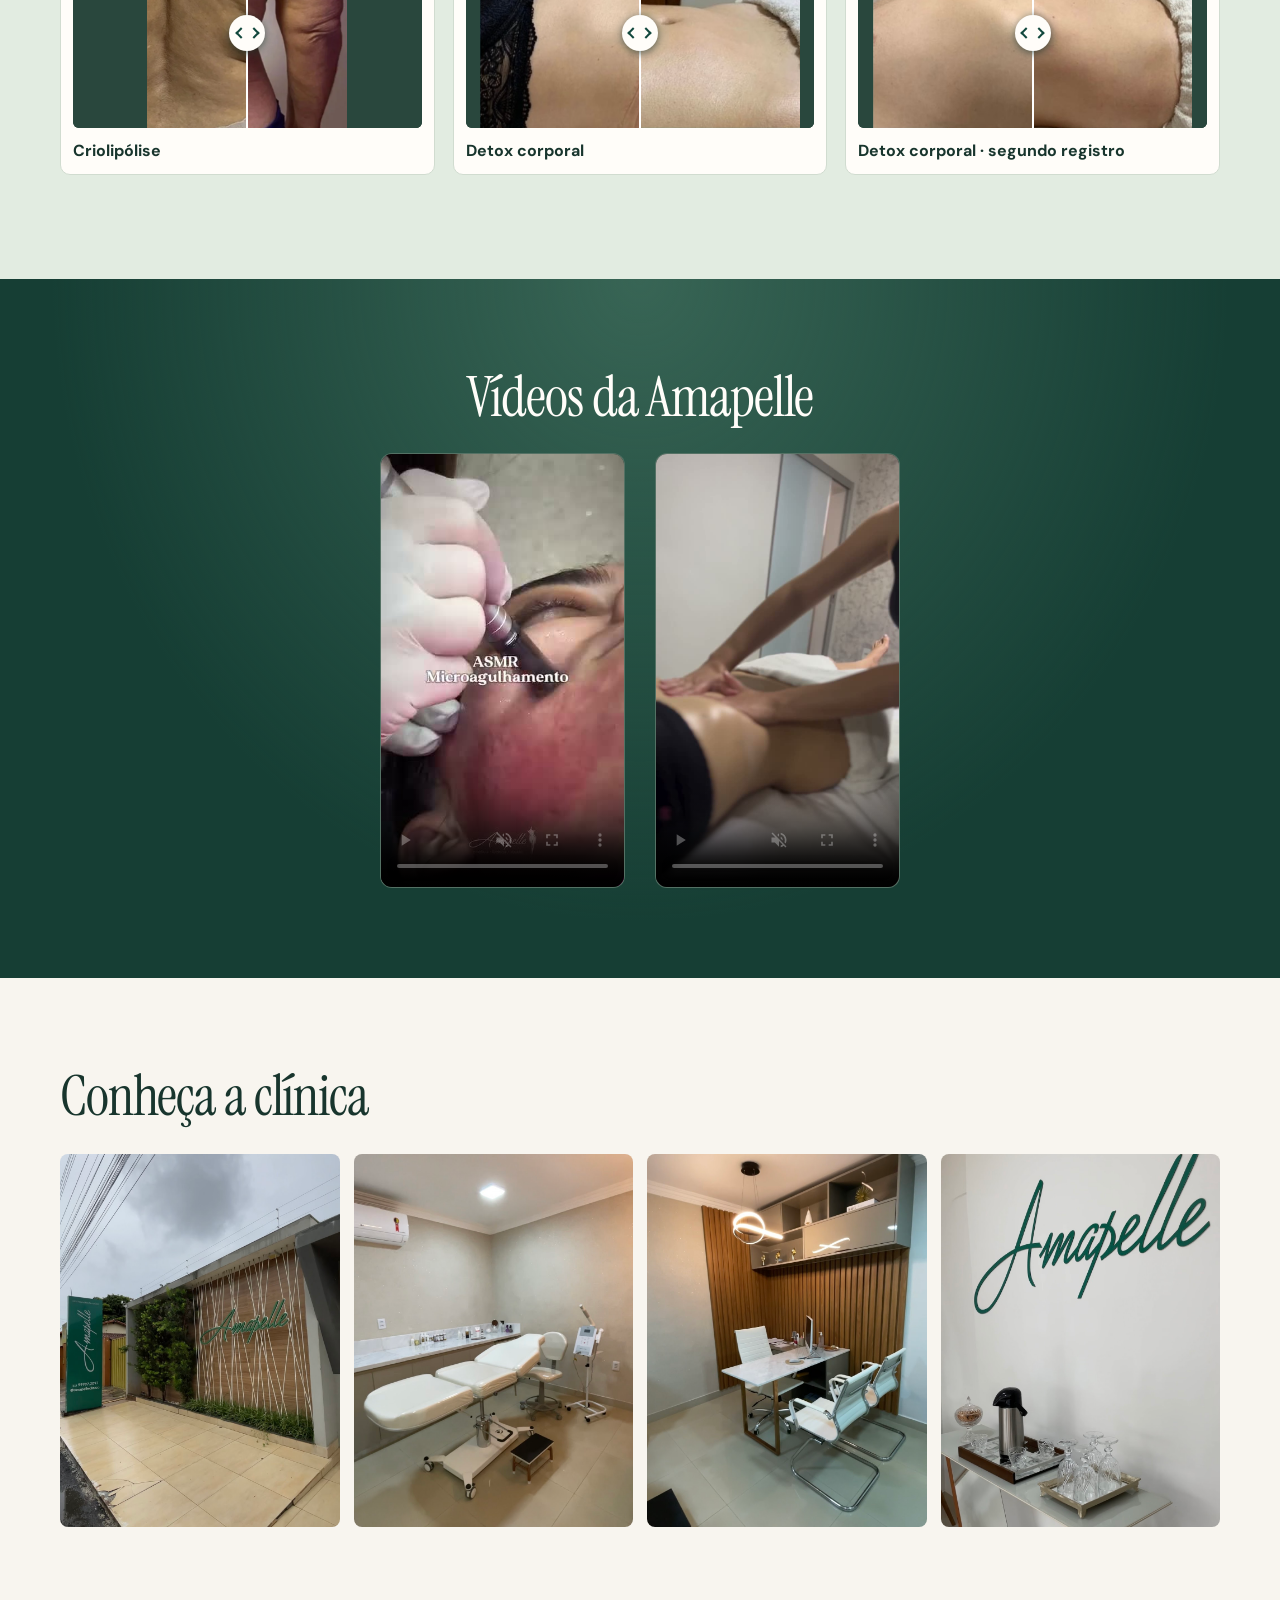
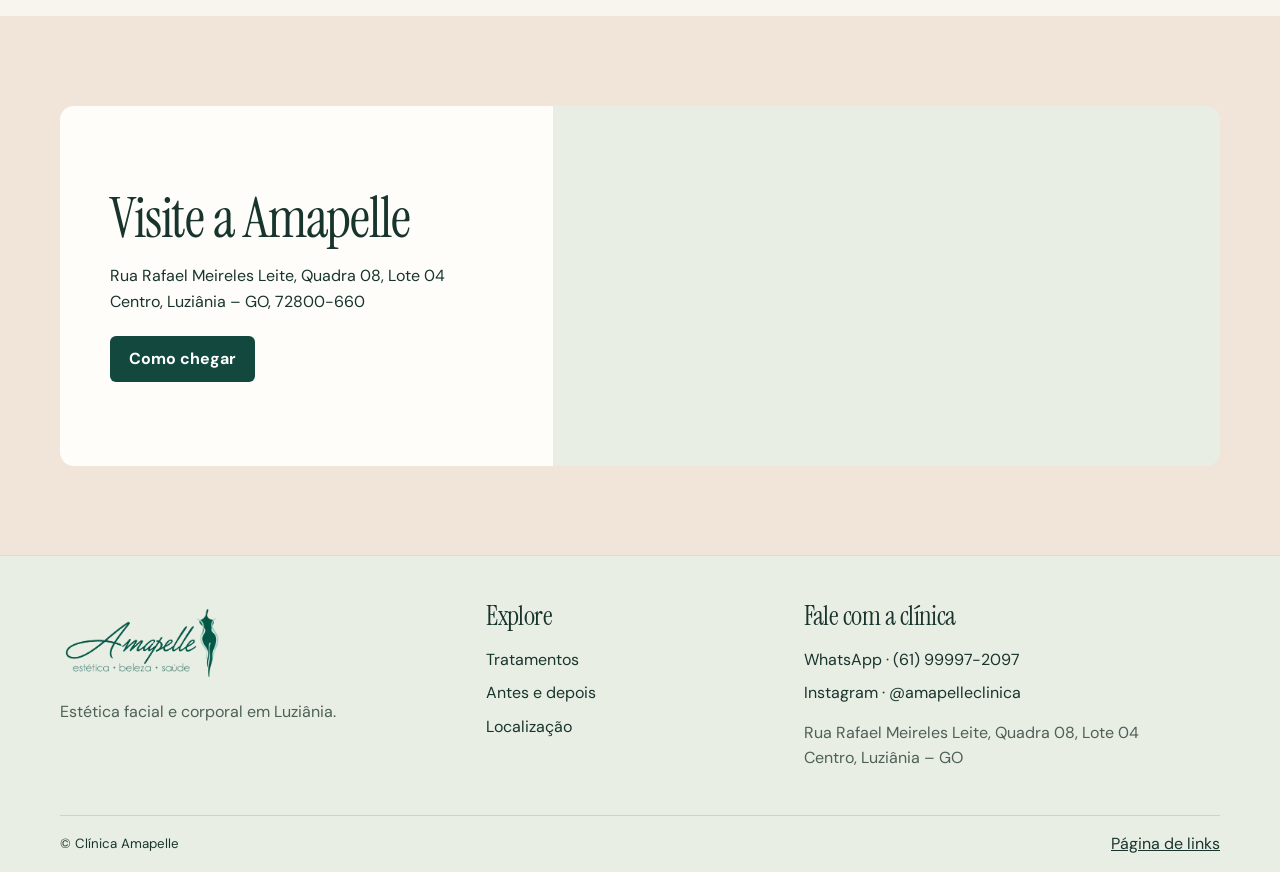
==== commit 4f5d4d5b: "Reorganiza layout e remove legendas dos vídeos" ====
--- a/amapelle/index.html
+++ b/amapelle/index.html
@@ -1,4 +1,4 @@
-<!doctype html><html lang="pt-BR"><head><meta charset="utf-8"><meta name="viewport" content="width=device-width, initial-scale=1"><meta name="robots" content="noindex"><link rel="stylesheet" href="https://fonts.googleapis.com/css2?family=Instrument+Serif:ital@0;1&family=DM+Sans:wght@400;500;600;700&display=swap"><title>Clínica Amapelle | Estética em Luziânia</title><link rel="stylesheet" href="style.css?v=servicos-bio"><script src="site.js?v=amapelle" defer></script></head><body>
+<!doctype html><html lang="pt-BR"><head><meta charset="utf-8"><meta name="viewport" content="width=device-width, initial-scale=1"><meta name="robots" content="noindex"><link rel="stylesheet" href="https://fonts.googleapis.com/css2?family=Instrument+Serif:ital@0;1&family=DM+Sans:wght@400;500;600;700&display=swap"><title>Clínica Amapelle | Estética em Luziânia</title><link rel="stylesheet" href="style.css?v=composicao"><script src="site.js?v=amapelle" defer></script></head><body>
 <header class="site-header wrap" id="inicio">
   <a class="brand" href="index.html" aria-label="Clínica Amapelle, início"><img width="148" src="logo.png" alt="Amapelle"></a>
   <nav aria-label="Navegação principal">
@@ -14,8 +14,8 @@
 <figure class="case"><div class="compare" style="--image-ratio:calc(440 / 262)"><div class="shot "><div class="shot-frame"><img loading="lazy" alt="Antes — Detox corporal" src="caso-104302.png" style="width:188.1818181818182%;height:316.793893129771%;left:-43.63636363636363%;top:-89.69465648854961%"></div></div><div class="shot after"><div class="shot-frame"><img loading="lazy" alt="Depois — Detox corporal" src="caso-104302.png" style="width:188.1818181818182%;height:316.793893129771%;left:-43.63636363636363%;top:-190.0763358778626%"></div></div><span class="label before-label">Antes</span><span class="label after-label">Depois</span><span class="divider" aria-hidden="true"></span><span class="compare-handle" aria-hidden="true"></span><input type="range" min="0" max="100" value="50" aria-label="Comparar antes e depois de Detox corporal"></div><figcaption>Detox corporal</figcaption></figure>
 
 <figure class="case"><div class="compare" style="--image-ratio:calc(440 / 262)"><div class="shot "><div class="shot-frame"><img loading="lazy" alt="Antes — Detox corporal · segundo registro" src="caso-104311.png" style="width:186.5909090909091%;height:317.9389312977099%;left:-40.909090909090914%;top:-90.45801526717557%"></div></div><div class="shot after"><div class="shot-frame"><img loading="lazy" alt="Depois — Detox corporal · segundo registro" src="caso-104311.png" style="width:186.5909090909091%;height:317.9389312977099%;left:-40.909090909090914%;top:-190.83969465648855%"></div></div><span class="label before-label">Antes</span><span class="label after-label">Depois</span><span class="divider" aria-hidden="true"></span><span class="compare-handle" aria-hidden="true"></span><input type="range" min="0" max="100" value="50" aria-label="Comparar antes e depois de Detox corporal · segundo registro"></div><figcaption>Detox corporal · segundo registro</figcaption></figure></div><p class="case-position" hidden></p></div></section>
-<section class="video-band section"><div class="wrap"><h2>Vídeos da Amapelle</h2><div class="videos"><figure><video aria-label="Vídeo 1 da Amapelle" controls playsinline preload="metadata" muted poster="video-1.jpg" src="video-1.mp4"></video><figcaption>Vídeo 1</figcaption></figure><figure><video aria-label="Vídeo 2 da Amapelle" controls playsinline preload="metadata" muted poster="video-2.jpg" src="video-2.mp4"></video><figcaption>Vídeo 2</figcaption></figure></div></div></section>
-<section class="wrap section"><h2>Conheça a clínica</h2><div class="space"><img loading="lazy" src="fachada.jpg" alt="Fachada da clínica"><img loading="lazy" src="sala-procedimentos.jpg" alt="Sala de procedimentos"><img loading="lazy" src="sala-atendimento.jpg" alt="Sala de atendimento"><img loading="lazy" src="detalhe-ambiente.jpg" alt="Detalhe do ambiente"></div></section>
+<section class="video-band section"><div class="wrap"><h2>Vídeos da Amapelle</h2><div class="videos"><figure><video aria-label="Vídeo 1 da Amapelle" controls playsinline preload="metadata" muted poster="video-1.jpg" src="video-1.mp4"></video></figure><figure><video aria-label="Vídeo 2 da Amapelle" controls playsinline preload="metadata" muted poster="video-2.jpg" src="video-2.mp4"></video></figure></div></div></section>
+<section class="wrap section clinic-section"><h2>Conheça a clínica</h2><div class="space"><img loading="lazy" src="fachada.jpg" alt="Fachada da clínica"><img loading="lazy" src="sala-procedimentos.jpg" alt="Sala de procedimentos"><img loading="lazy" src="sala-atendimento.jpg" alt="Sala de atendimento"><img loading="lazy" src="detalhe-ambiente.jpg" alt="Detalhe do ambiente"></div></section>
 <section id="localizacao" class="map-section"><div class="wrap section location"><div class="location-info"><h2>Visite a Amapelle</h2><address>Rua Rafael Meireles Leite, Quadra 08, Lote 04<br>Centro, Luziânia – GO, 72800-660</address><a class="button" href="https://www.google.com/maps/dir/?api=1&destination=-16.2502596%2C-47.9504578" target="_blank" rel="noopener">Como chegar</a></div><iframe title="Mapa da Clínica Amapelle" loading="lazy" src="https://maps.google.com/maps?q=Cl%C3%ADnica%20Amapelle%2C%20Luzi%C3%A2nia&amp;z=17&amp;output=embed" referrerpolicy="strict-origin-when-cross-origin"></iframe></div></section></main>
 <footer class="site-footer">
   <div class="wrap footer-content">
--- a/amapelle/style.css
+++ b/amapelle/style.css
@@ -484,3 +484,51 @@
   .location-info { border-radius: 12px 12px 0 0; }
   .map-section .location iframe { min-height: 300px; border-radius: 0 0 12px 12px; }
 }
+
+/* Layout editorial da página principal */
+.site-header { border: 0; background: transparent; padding-inline: 0; }
+.hero { border-radius: 12px; }
+.hero-copy { padding-left: clamp(28px, 6vw, 78px); }
+.hero-actions { column-gap: 18px; }
+.services-band { background: var(--paper); }
+.services-content > h2 { text-align: left; }
+#tratamentos .columns {
+  gap: 0;
+  border-block: 1px solid #a9b9ac;
+}
+#tratamentos article {
+  background: transparent;
+  border: 0;
+  border-radius: 0;
+}
+#tratamentos article + article { border-left: 1px solid #a9b9ac; }
+#tratamentos .treatment-copy { padding: 22px clamp(16px, 2.4vw, 30px) 24px; }
+#tratamentos article:first-child .treatment-copy { padding-left: 0; }
+#tratamentos .treatment-copy li { border: 0; padding: 3px 0; }
+.results { background: #e2ece1; }
+.video-band {
+  color: var(--white);
+  background: radial-gradient(ellipse at 50% 0%, #386555, transparent 65%), #163e34;
+}
+.video-band .wrap { display: block; }
+.video-band h2 { text-align: center; }
+.video-band .videos {
+  grid-template-columns: repeat(2, minmax(0, 245px));
+  justify-content: center;
+  gap: clamp(12px, 3vw, 30px);
+  margin-top: 26px;
+}
+.video-band video {
+  border: 1px solid #afcbb666;
+  border-radius: 12px;
+}
+.clinic-section .space { grid-template-columns: repeat(4, minmax(0, 1fr)); gap: 14px; }
+.clinic-section .space img { aspect-ratio: 3/4; }
+.map-section { background: #f1e4d9; }
+@media (max-width: 700px) {
+  .site-header { padding-inline: 0; }
+  .hero-copy { padding-left: 22px; }
+  #tratamentos article + article { border-left: 0; border-top: 1px solid #a9b9ac; }
+  #tratamentos .treatment-copy { padding-inline: 0; }
+  .clinic-section .space { grid-template-columns: repeat(2, minmax(0, 1fr)); }
+}
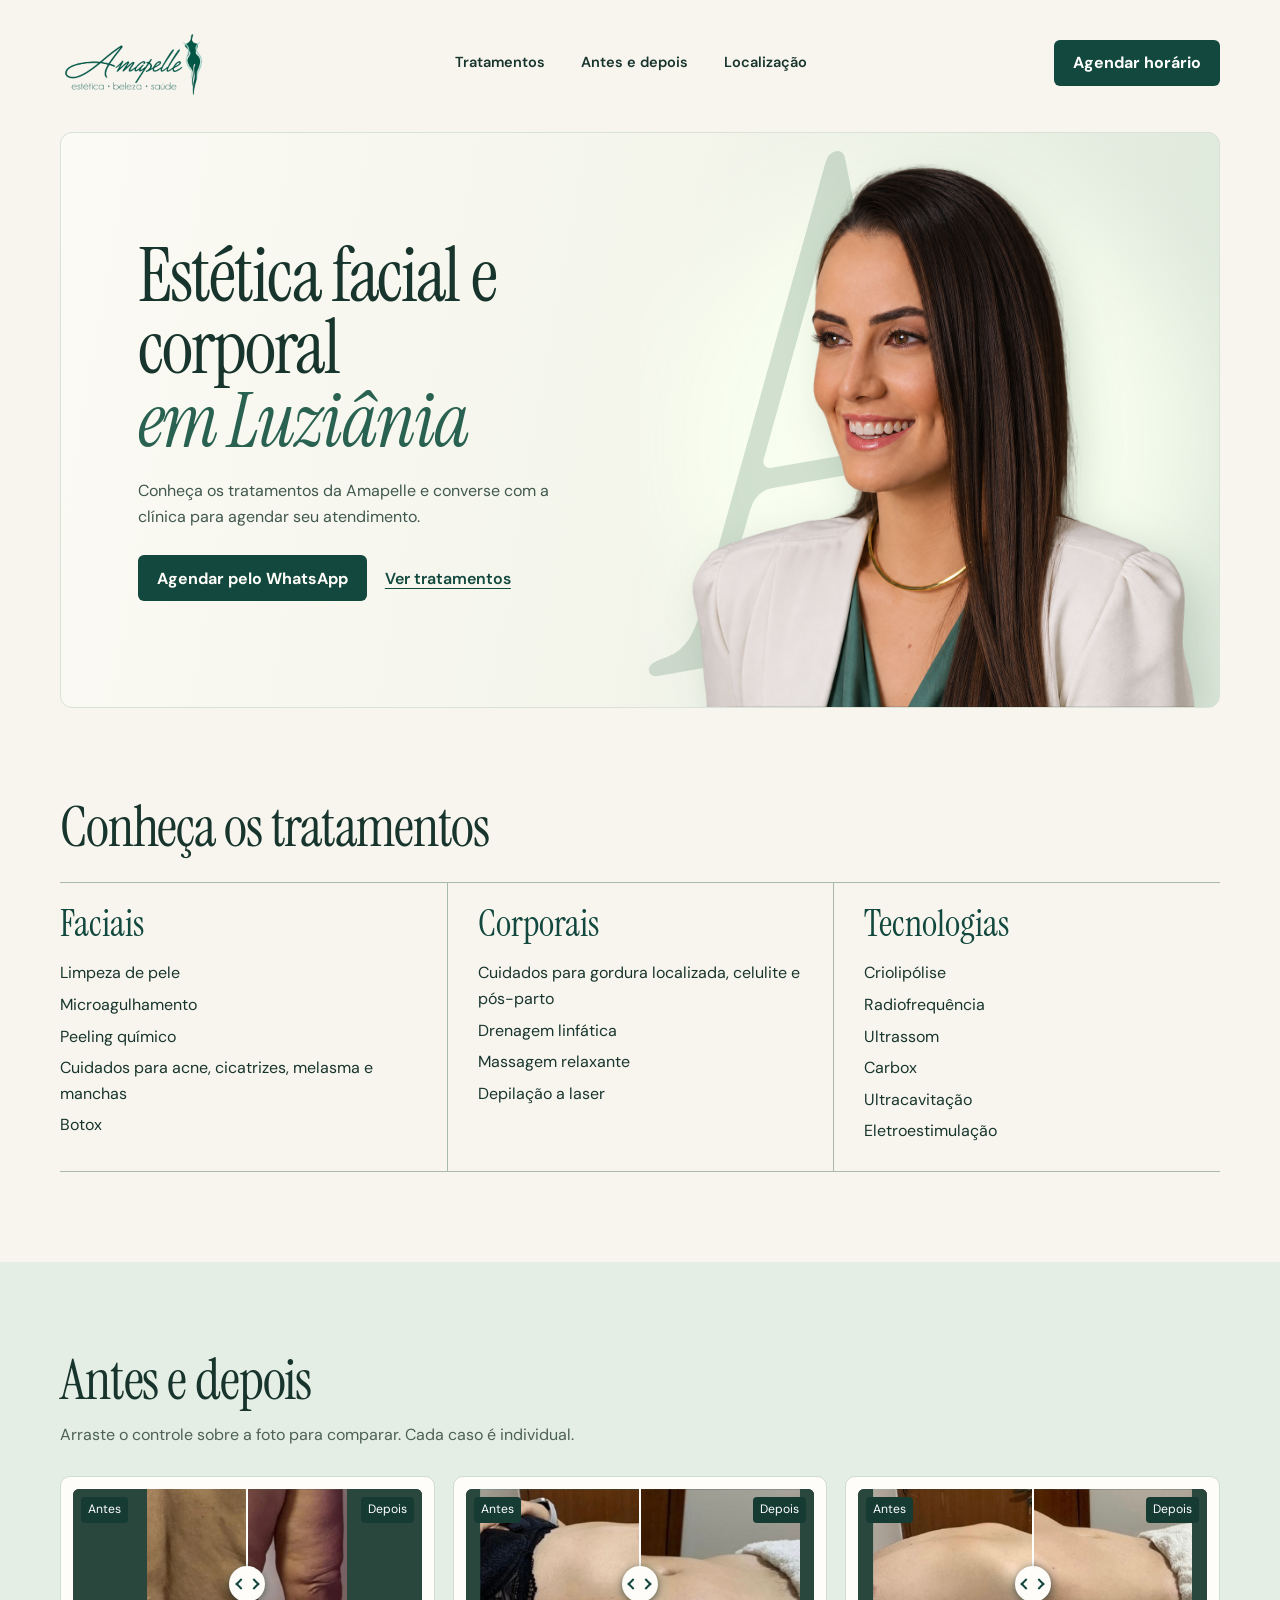
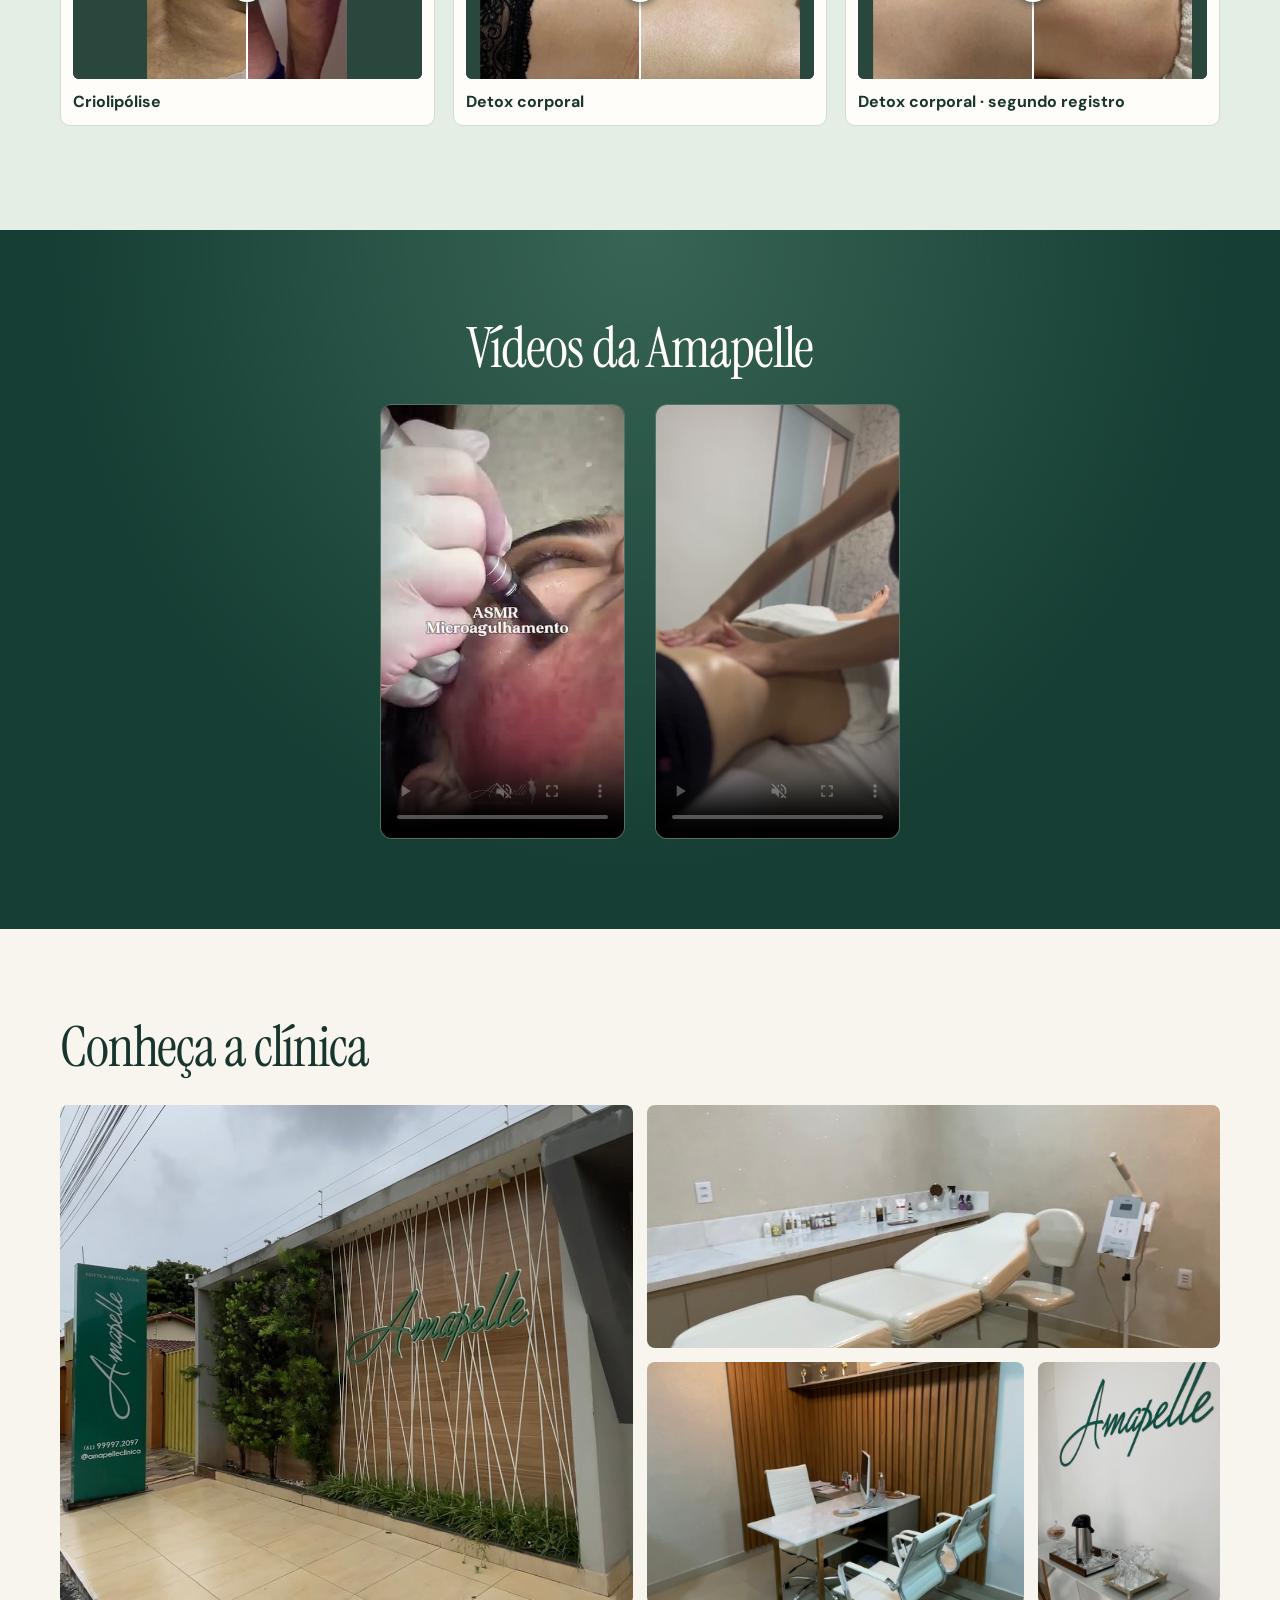
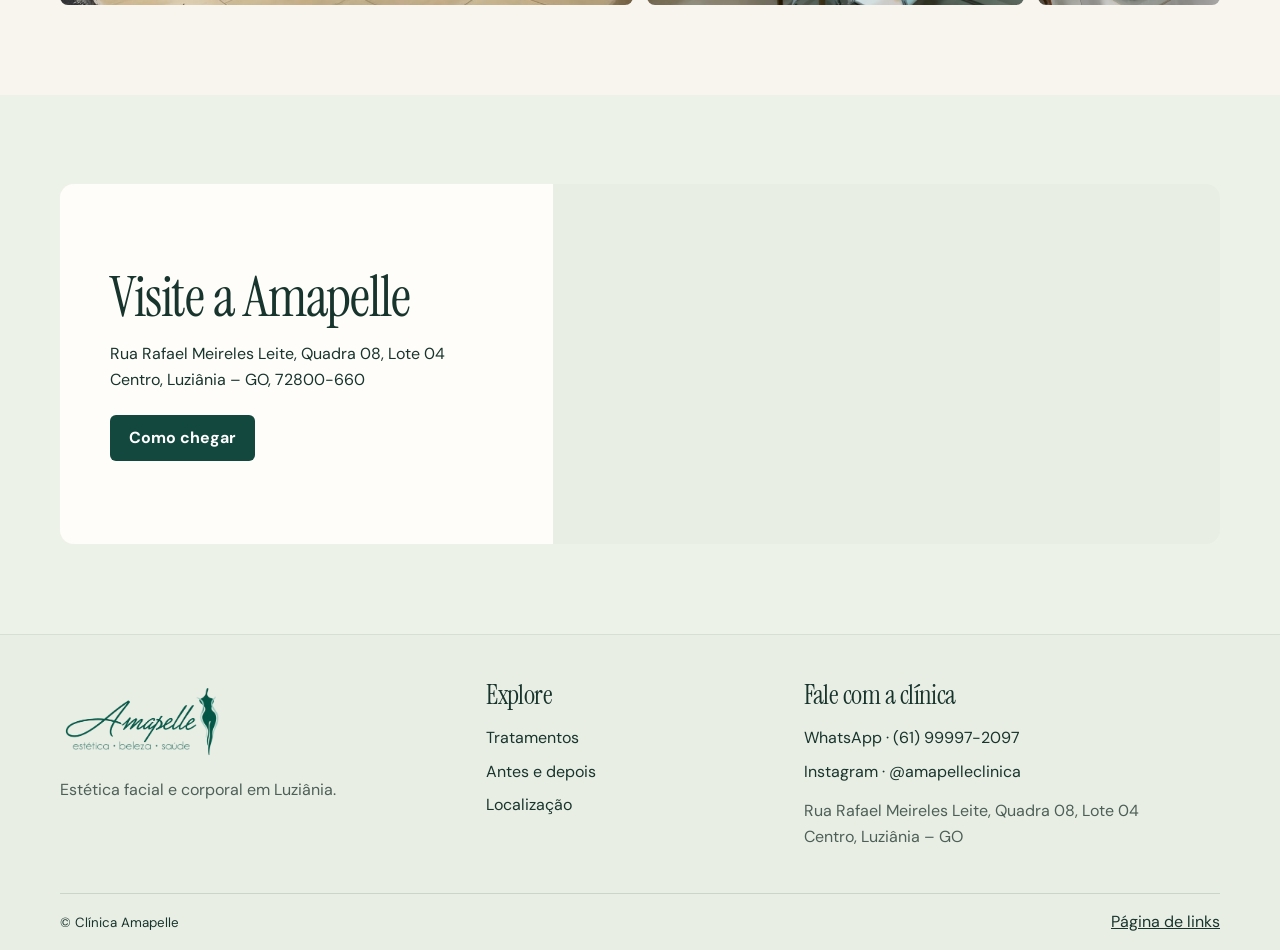
==== commit f5b85ff9: "Aplica paleta verde e marfim à Amapelle" ====
--- a/amapelle/index.html
+++ b/amapelle/index.html
@@ -1,4 +1,4 @@
-<!doctype html><html lang="pt-BR"><head><meta charset="utf-8"><meta name="viewport" content="width=device-width, initial-scale=1"><meta name="robots" content="noindex"><link rel="stylesheet" href="https://fonts.googleapis.com/css2?family=Instrument+Serif:ital@0;1&family=DM+Sans:wght@400;500;600;700&display=swap"><title>Clínica Amapelle | Estética em Luziânia</title><link rel="stylesheet" href="style.css?v=composicao"><script src="site.js?v=amapelle" defer></script></head><body>
+<!doctype html><html lang="pt-BR"><head><meta charset="utf-8"><meta name="viewport" content="width=device-width, initial-scale=1"><meta name="robots" content="noindex"><link rel="stylesheet" href="https://fonts.googleapis.com/css2?family=Instrument+Serif:ital@0;1&family=DM+Sans:wght@400;500;600;700&display=swap"><title>Clínica Amapelle | Estética em Luziânia</title><link rel="stylesheet" href="style.css?v=marfim-verde"><script src="site.js?v=amapelle" defer></script></head><body>
 <header class="site-header wrap" id="inicio">
   <a class="brand" href="index.html" aria-label="Clínica Amapelle, início"><img width="148" src="logo.png" alt="Amapelle"></a>
   <nav aria-label="Navegação principal">
--- a/amapelle/style.css
+++ b/amapelle/style.css
@@ -14,7 +14,7 @@
 body { margin: 0; background: var(--paper); color: var(--ink); font: 1rem/1.6 var(--body); }
 img { display: block; max-width: 100%; }
 a { color: inherit; }
-:focus-visible { outline: 3px solid #8a5260; outline-offset: 4px; }
+:focus-visible { outline: 3px solid #2f6b52; outline-offset: 4px; }
 [hidden] { display: none !important; }
 .wrap { width: min(1160px, calc(100% - 64px)); margin-inline: auto; }
 .nav { display: flex; justify-content: space-between; align-items: center; gap: 22px; padding-block: 18px; }
@@ -49,10 +49,10 @@
   color: var(--white);
 }
 .hero-copy { align-self: center; padding: clamp(34px, 5.6vw, 82px); }
-.hero em { color: #f1d3cc; font-weight: 400; }
+.hero em { color: #dcebd7; font-weight: 400; }
 .hero p { max-width: 39ch; margin: 22px 0 26px; color: #f1f4ec; }
-.hero .button { background: #f2e2d9; color: var(--ink); }
-.hero .button:hover { background: #fff3eb; }
+.hero .button { background: #eef4e8; color: var(--ink); }
+.hero .button:hover { background: #f8fbf4; }
 .hero-portrait {
   position: relative;
   margin: 26px 26px 26px 0;
@@ -152,7 +152,7 @@
 .location iframe { width: 100%; height: 320px; border: 0; border-radius: 8px; background: #e9eee5; }
 .location address { font-style: normal; margin: 15px 0 22px; }
 footer { border-top: 1px solid var(--line); }
-.bio { min-height: 100svh; background: radial-gradient(ellipse at 75% 5%, #efd8ce, transparent 45%), #e9eee5; }
+.bio { min-height: 100svh; background: radial-gradient(ellipse at 75% 5%, #dfe9d7, transparent 45%), #e9eee5; }
 .bio main { width: min(430px, calc(100% - 32px)); margin: 7vh auto; padding: 30px; text-align: center; background: var(--white); border-radius: 12px; }
 .bio img { margin: 0 auto 12px; }
 .bio h1 { font-size: 3rem; }
@@ -228,7 +228,7 @@
 .treatment-copy ul { margin: 0; padding: 0; list-style: none; }
 .treatment-copy li { padding-block: 7px; border-top: 1px solid var(--line); }
 .treatment-copy li + li { margin: 0; }
-.compare:focus-within { outline: 3px solid #8a5260; outline-offset: 3px; }
+.compare:focus-within { outline: 3px solid #2f6b52; outline-offset: 3px; }
 .divider { pointer-events: none; }
 .compare-handle {
   position: absolute;
@@ -345,9 +345,9 @@
   color: var(--ink);
   border-radius: 22px;
   background:
-    radial-gradient(ellipse at 73% 21%, #fffef9 0%, #fff8ecb3 22%, transparent 52%),
-    radial-gradient(ellipse at 92% 85%, #d6b1a2 0%, transparent 49%),
-    linear-gradient(112deg, #fbefe3 9%, #f5e1d3 58%, #e9cbbc);
+    radial-gradient(ellipse at 73% 21%, #fffef9 0%, #f5faedb3 22%, transparent 52%),
+    radial-gradient(ellipse at 92% 85%, #b4cbb7 0%, transparent 49%),
+    linear-gradient(112deg, #fbfaf4 9%, #eef3e8 58%, #cfdfce);
 }
 .hero-copy {
   position: relative;
@@ -374,7 +374,7 @@
   z-index: -1;
   inset: 11% 10% 5% 3%;
   border-radius: 50%;
-  background: #fff9e8;
+  background: #f8fff0;
   filter: blur(52px);
   opacity: .75;
 }
@@ -384,7 +384,7 @@
   left: 3%;
   top: 50%;
   transform: translateY(-50%) rotate(-10deg);
-  color: #9869513d;
+  color: #3d705535;
   font: italic 400 clamp(300px, 52vw, 710px)/.8 var(--display);
   user-select: none;
   pointer-events: none;
@@ -395,7 +395,7 @@
   height: 96%;
   object-fit: contain;
   object-position: center bottom;
-  filter: drop-shadow(12px 12px 20px #7048322d);
+  filter: drop-shadow(12px 12px 20px #234a312d);
 }
 #tratamentos > h2 { max-width: none; text-align: center; }
 #tratamentos .columns { margin-top: clamp(22px, 4vw, 40px); }
@@ -420,7 +420,7 @@
 #tratamentos .treatment-copy { padding: 22px 24px 26px; }
 #tratamentos .treatment-copy h3 { font-size: 2.3rem; }
 #tratamentos .treatment-copy li { padding-block: 9px; }
-.results { background: #f1e1d8; }
+.results { background: #e4eee4; }
 .video-band {
   background: radial-gradient(ellipse at 15% 4%, #2d6353, transparent 58%), #143c32;
   color: var(--white);
@@ -465,7 +465,7 @@
   border-radius: 10px;
   text-align: left;
   color: var(--ink);
-  background: #f4ddce;
+  background: #e3efdc;
 }
 .bio nav .secondary { color: #fffaf4; background: #ffffff0d; border-color: #a8c6b37a; }
 .bio nav .secondary:hover { background: #ffffff23; }
@@ -477,7 +477,7 @@
   border-width: 2px 2px 0 0;
   transform: rotate(45deg);
 }
-.bio a:focus-visible { outline-color: #ffddc9; }
+.bio a:focus-visible { outline-color: #d9f0d0; }
 .bio-footer { border-color: #a8c6b37a; }
 @media (max-width: 700px) {
   .video-band .wrap, .map-section .location { grid-template-columns: 1fr; }
@@ -524,7 +524,7 @@
 }
 .clinic-section .space { grid-template-columns: repeat(4, minmax(0, 1fr)); gap: 14px; }
 .clinic-section .space img { aspect-ratio: 3/4; }
-.map-section { background: #f1e4d9; }
+.map-section { background: #edf2e9; }
 @media (max-width: 700px) {
   .site-header { padding-inline: 0; }
   .hero-copy { padding-left: 22px; }
@@ -532,3 +532,42 @@
   #tratamentos .treatment-copy { padding-inline: 0; }
   .clinic-section .space { grid-template-columns: repeat(2, minmax(0, 1fr)); }
 }
+
+/* Composição em marfim e verde */
+.hero {
+  min-height: clamp(480px, 45vw, 585px);
+  background: linear-gradient(100deg, #fbfaf4 0%, #f4f5eb 50%, #dce8da 100%);
+  border: 1px solid #d8e2d5;
+}
+.hero-portrait::before {
+  inset: 8% 4% 0;
+  background: #f9fff0;
+  opacity: .92;
+}
+.hero-initial { color: #3d705535; }
+.hero-copy { padding-block: clamp(36px, 5vw, 74px); }
+.hero h1 { max-width: 15ch; }
+.services-content > h2, .clinic-section > h2 { margin-bottom: 26px; }
+#tratamentos .columns { margin-top: 0; }
+#tratamentos .treatment-copy h3 { margin-bottom: 14px; }
+#tratamentos .treatment-copy li { color: var(--ink); }
+.results { background: #e4eee4; }
+.case { background: var(--white); }
+.clinic-section .space {
+  grid-template-columns: repeat(6, minmax(0, 1fr));
+  grid-template-rows: repeat(2, minmax(0, 1fr));
+  height: clamp(330px, 42vw, 500px);
+}
+.clinic-section .space img { width: 100%; height: 100%; min-height: 0; aspect-ratio: auto; }
+.clinic-section .space img:first-child { grid-column: span 3; grid-row: span 2; }
+.clinic-section .space img:nth-child(2) { grid-column: span 3; }
+.clinic-section .space img:nth-child(3) { grid-column: span 2; }
+.map-section { background: #edf2e9; }
+@media (max-width: 700px) {
+  .hero { min-height: 0; }
+  .hero-copy { padding-block: 28px 18px; }
+  .hero h1 { max-width: 13ch; }
+  .clinic-section .space { grid-template-columns: 1fr 1fr; grid-template-rows: auto; height: auto; }
+  .clinic-section .space img,
+  .clinic-section .space img:nth-child(n) { grid-column: auto; grid-row: auto; height: auto; aspect-ratio: 4 / 5; }
+}
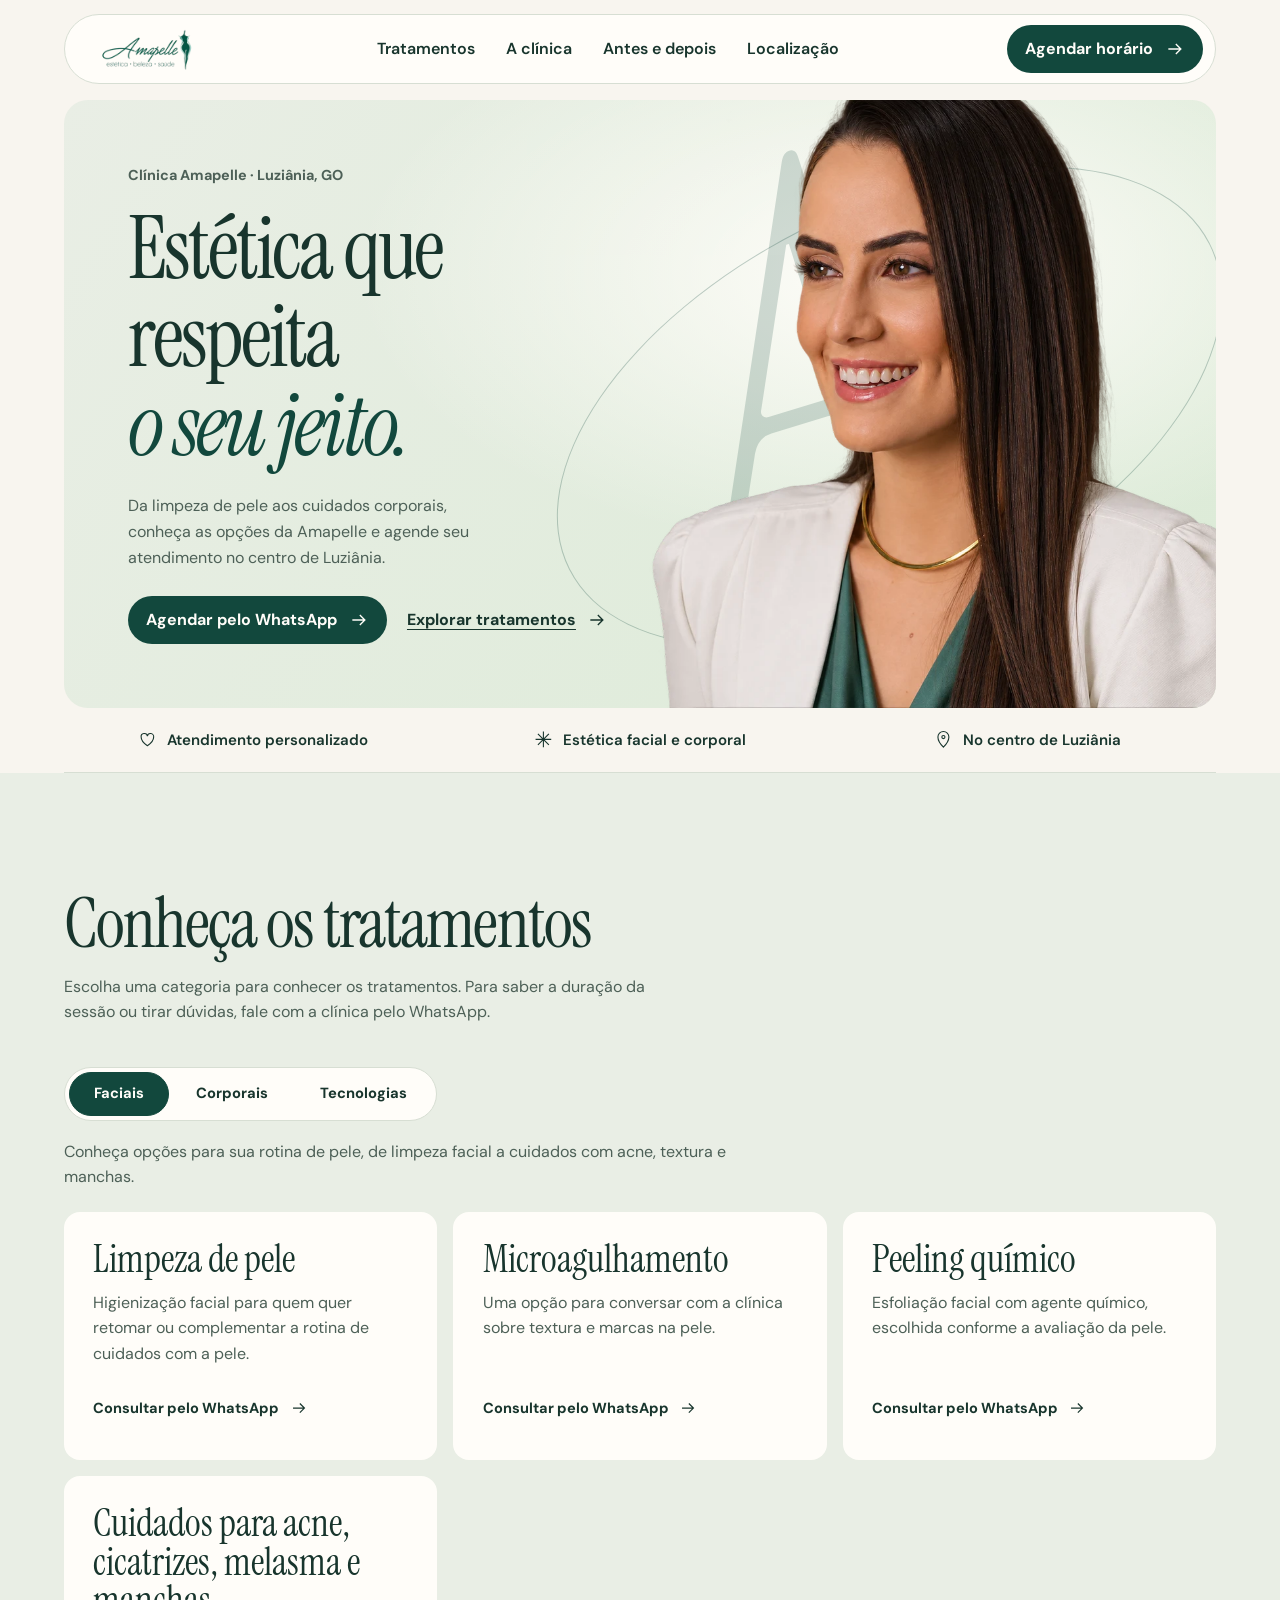
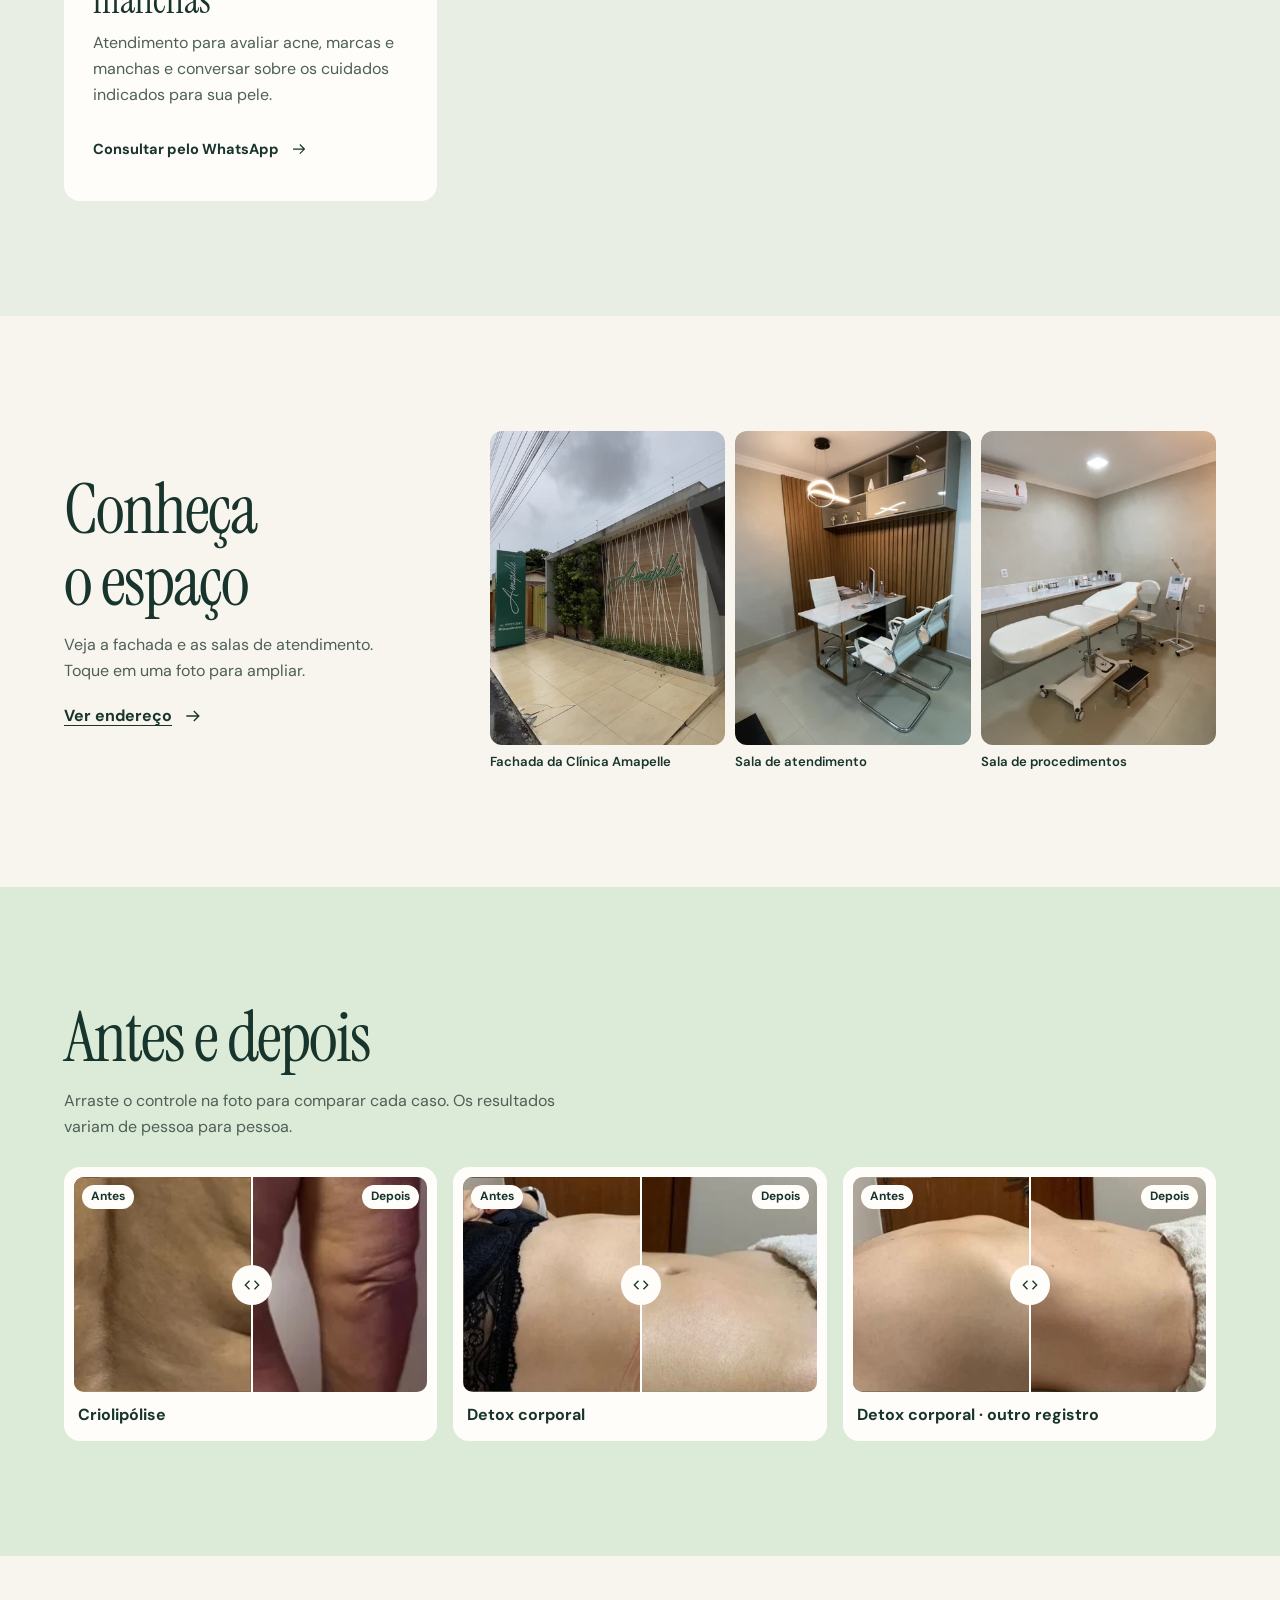
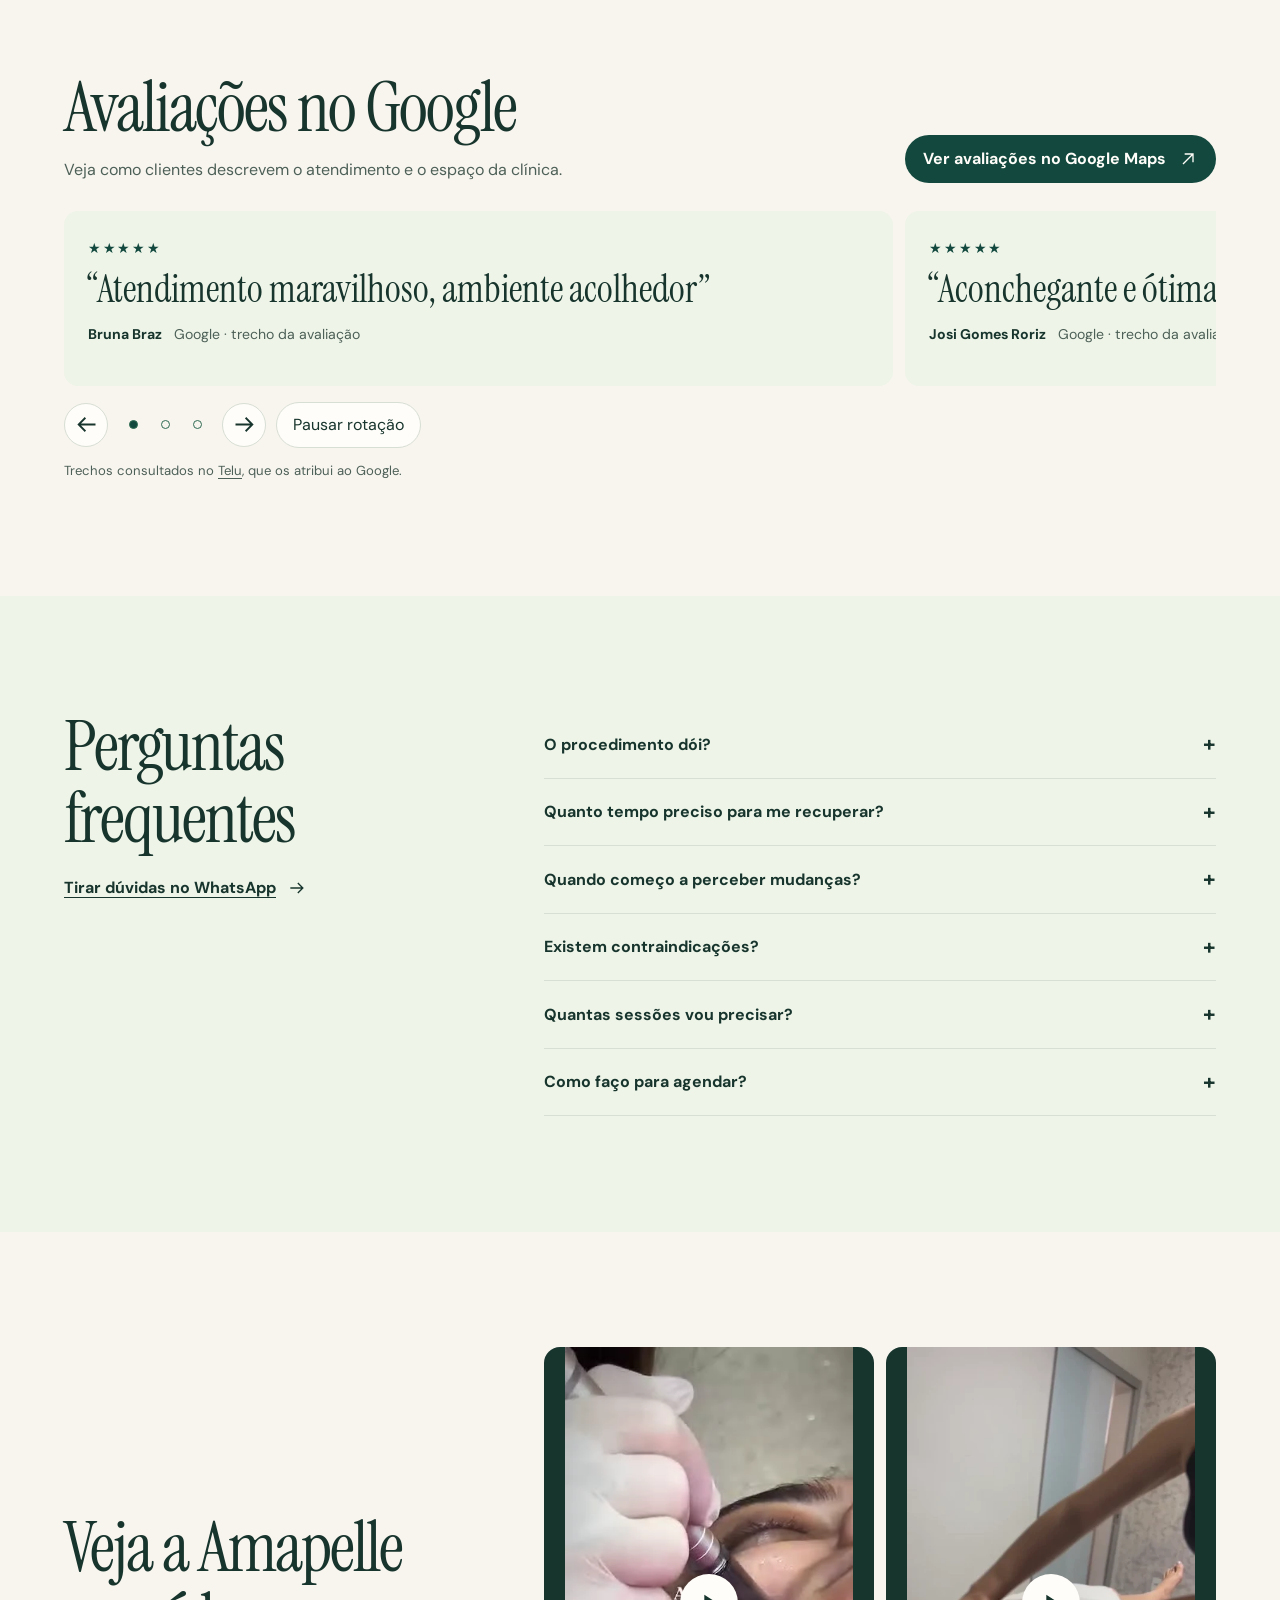
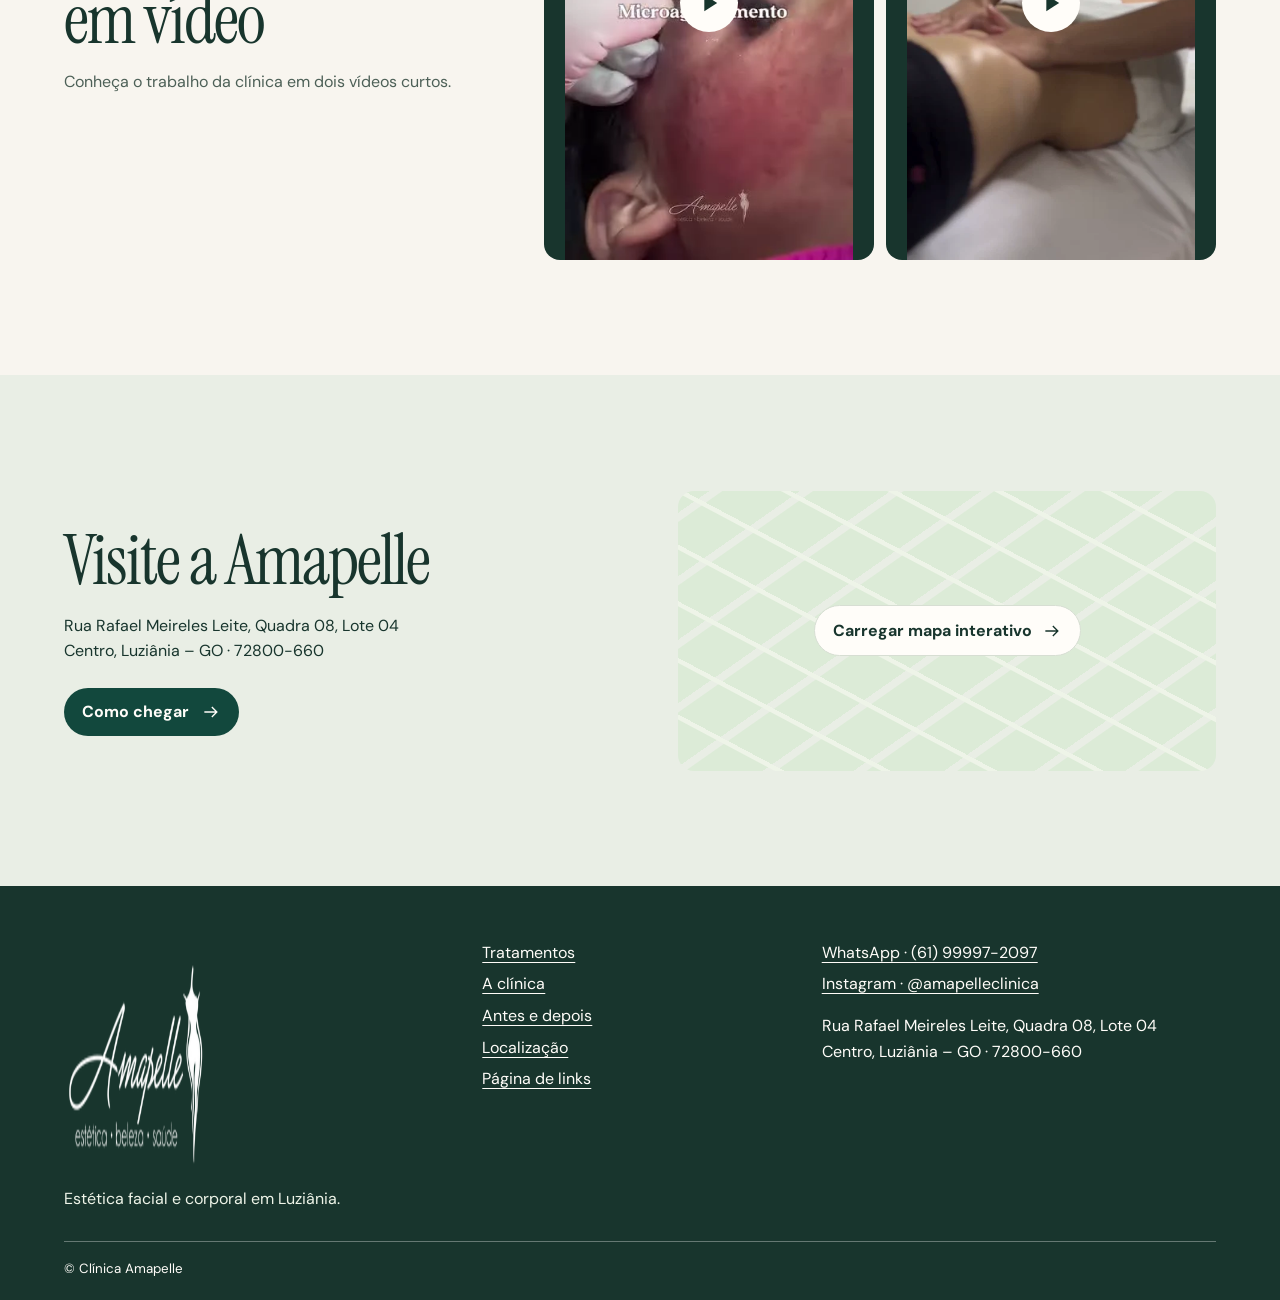
==== commit 905737c3: "Melhora textos dos tratamentos e renova o link da bio" ====
--- a/amapelle/index.html
+++ b/amapelle/index.html
@@ -1,40 +1,158 @@
-<!doctype html><html lang="pt-BR"><head><meta charset="utf-8"><meta name="viewport" content="width=device-width, initial-scale=1"><meta name="robots" content="noindex"><link rel="stylesheet" href="https://fonts.googleapis.com/css2?family=Instrument+Serif:ital@0;1&family=DM+Sans:wght@400;500;600;700&display=swap"><title>Clínica Amapelle | Estética em Luziânia</title><link rel="stylesheet" href="style.css?v=marfim-verde"><script src="site.js?v=amapelle" defer></script></head><body>
-<header class="site-header wrap" id="inicio">
-  <a class="brand" href="index.html" aria-label="Clínica Amapelle, início"><img width="148" src="logo.png" alt="Amapelle"></a>
-  <nav aria-label="Navegação principal">
-    <a href="#tratamentos">Tratamentos</a>
-    <a href="#resultados">Antes e depois</a>
-    <a href="#localizacao">Localização</a>
-  </nav>
-  <a class="button header-booking" href="https://wa.me/5561999972097">Agendar horário</a>
-</header>
-<main><section class="wrap hero"><div class="hero-copy"><h1>Estética facial e corporal <em>em&nbsp;Luziânia</em></h1><p>Conheça os tratamentos da Amapelle e converse com a clínica para agendar seu atendimento.</p><div class="hero-actions"><a class="button" href="https://wa.me/5561999972097">Agendar pelo WhatsApp</a><a href="#tratamentos">Ver tratamentos</a></div></div><div class="hero-portrait"><span class="hero-initial" aria-hidden="true">A</span><img src="retrato-recortado.png" alt="Retrato da profissional que aparece no conteúdo da Amapelle" fetchpriority="high"></div></section>
-<section class="services-band section" id="tratamentos"><div class="wrap services-content"><h2>Conheça os tratamentos</h2><div class="columns"><article><div class="treatment-copy"><h3>Faciais</h3><ul><li>Limpeza de pele</li><li>Microagulhamento</li><li>Peeling químico</li><li>Cuidados para acne, cicatrizes, melasma e manchas</li><li>Botox</li></ul></div></article><article><div class="treatment-copy"><h3>Corporais</h3><ul><li>Cuidados para gordura localizada, celulite e pós-parto</li><li>Drenagem linfática</li><li>Massagem relaxante</li><li>Depilação a laser</li></ul></div></article><article><div class="treatment-copy"><h3>Tecnologias</h3><ul><li>Criolipólise</li><li>Radiofrequência</li><li>Ultrassom</li><li>Carbox</li><li>Ultracavitação</li><li>Eletroestimulação</li></ul></div></article></div></div></section>
-<section class="results section" id="resultados"><div class="wrap"><div class="results-header"><div><h2>Antes e depois</h2><p>Arraste o controle sobre a foto para comparar. Cada caso é individual.</p></div><div class="case-nav" hidden><button type="button" data-step="-1" aria-controls="galeria-resultados" aria-label="Casos anteriores"><span aria-hidden="true"></span></button><button type="button" data-step="1" aria-controls="galeria-resultados" aria-label="Próximos casos"><span aria-hidden="true"></span></button></div></div><div class="cases" id="galeria-resultados" tabindex="0" aria-label="Galeria de antes e depois"><figure class="case"><div class="compare" style="--image-ratio:calc(293 / 278)"><div class="shot "><div class="shot-frame"><img loading="lazy" alt="Antes — Criolipólise" src="caso-104504.png" style="width:263.1399317406143%;height:276.9784172661871%;left:-31.058020477815703%;top:-102.5179856115108%"></div></div><div class="shot after"><div class="shot-frame"><img loading="lazy" alt="Depois — Criolipólise" src="caso-104504.png" style="width:263.1399317406143%;height:276.9784172661871%;left:-145.3924914675768%;top:-102.5179856115108%"></div></div><span class="label before-label">Antes</span><span class="label after-label">Depois</span><span class="divider" aria-hidden="true"></span><span class="compare-handle" aria-hidden="true"></span><input type="range" min="0" max="100" value="50" aria-label="Comparar antes e depois de Criolipólise"></div><figcaption>Criolipólise</figcaption></figure>
-<figure class="case"><div class="compare" style="--image-ratio:calc(440 / 262)"><div class="shot "><div class="shot-frame"><img loading="lazy" alt="Antes — Detox corporal" src="caso-104302.png" style="width:188.1818181818182%;height:316.793893129771%;left:-43.63636363636363%;top:-89.69465648854961%"></div></div><div class="shot after"><div class="shot-frame"><img loading="lazy" alt="Depois — Detox corporal" src="caso-104302.png" style="width:188.1818181818182%;height:316.793893129771%;left:-43.63636363636363%;top:-190.0763358778626%"></div></div><span class="label before-label">Antes</span><span class="label after-label">Depois</span><span class="divider" aria-hidden="true"></span><span class="compare-handle" aria-hidden="true"></span><input type="range" min="0" max="100" value="50" aria-label="Comparar antes e depois de Detox corporal"></div><figcaption>Detox corporal</figcaption></figure>
-
-<figure class="case"><div class="compare" style="--image-ratio:calc(440 / 262)"><div class="shot "><div class="shot-frame"><img loading="lazy" alt="Antes — Detox corporal · segundo registro" src="caso-104311.png" style="width:186.5909090909091%;height:317.9389312977099%;left:-40.909090909090914%;top:-90.45801526717557%"></div></div><div class="shot after"><div class="shot-frame"><img loading="lazy" alt="Depois — Detox corporal · segundo registro" src="caso-104311.png" style="width:186.5909090909091%;height:317.9389312977099%;left:-40.909090909090914%;top:-190.83969465648855%"></div></div><span class="label before-label">Antes</span><span class="label after-label">Depois</span><span class="divider" aria-hidden="true"></span><span class="compare-handle" aria-hidden="true"></span><input type="range" min="0" max="100" value="50" aria-label="Comparar antes e depois de Detox corporal · segundo registro"></div><figcaption>Detox corporal · segundo registro</figcaption></figure></div><p class="case-position" hidden></p></div></section>
-<section class="video-band section"><div class="wrap"><h2>Vídeos da Amapelle</h2><div class="videos"><figure><video aria-label="Vídeo 1 da Amapelle" controls playsinline preload="metadata" muted poster="video-1.jpg" src="video-1.mp4"></video></figure><figure><video aria-label="Vídeo 2 da Amapelle" controls playsinline preload="metadata" muted poster="video-2.jpg" src="video-2.mp4"></video></figure></div></div></section>
-<section class="wrap section clinic-section"><h2>Conheça a clínica</h2><div class="space"><img loading="lazy" src="fachada.jpg" alt="Fachada da clínica"><img loading="lazy" src="sala-procedimentos.jpg" alt="Sala de procedimentos"><img loading="lazy" src="sala-atendimento.jpg" alt="Sala de atendimento"><img loading="lazy" src="detalhe-ambiente.jpg" alt="Detalhe do ambiente"></div></section>
-<section id="localizacao" class="map-section"><div class="wrap section location"><div class="location-info"><h2>Visite a Amapelle</h2><address>Rua Rafael Meireles Leite, Quadra 08, Lote 04<br>Centro, Luziânia – GO, 72800-660</address><a class="button" href="https://www.google.com/maps/dir/?api=1&destination=-16.2502596%2C-47.9504578" target="_blank" rel="noopener">Como chegar</a></div><iframe title="Mapa da Clínica Amapelle" loading="lazy" src="https://maps.google.com/maps?q=Cl%C3%ADnica%20Amapelle%2C%20Luzi%C3%A2nia&amp;z=17&amp;output=embed" referrerpolicy="strict-origin-when-cross-origin"></iframe></div></section></main>
-<footer class="site-footer">
-  <div class="wrap footer-content">
-    <div class="footer-brand">
-      <a href="#inicio" aria-label="Amapelle, voltar ao início"><img width="165" src="logo.png" alt="Amapelle"></a>
-      <p>Estética facial e corporal em Luziânia.</p>
+<!doctype html>
+<html lang="pt-BR">
+<head>
+<meta charset="utf-8">
+<meta name="viewport" content="width=device-width,initial-scale=1">
+<meta name="robots" content="noindex, nofollow">
+<meta name="description" content="Conheça a Clínica Amapelle, seus tratamentos faciais e corporais e agende em Luziânia, GO.">
+<meta property="og:type" content="website">
+<meta property="og:title" content="Clínica Amapelle | Estética em Luziânia">
+<meta property="og:description" content="Estética facial e corporal em Luziânia.">
+<meta property="og:url" content="https://opgmoraes.github.io/demos/amapelle/">
+<meta property="og:image" content="https://opgmoraes.github.io/demos/amapelle/midia/logo-480.webp">
+<link rel="canonical" href="https://opgmoraes.github.io/demos/amapelle/">
+<link rel="icon" href="midia/logo-240.webp" type="image/webp">
+<link rel="preconnect" href="https://fonts.googleapis.com">
+<link rel="preconnect" href="https://fonts.gstatic.com" crossorigin>
+<link rel="stylesheet" href="https://fonts.googleapis.com/css2?family=DM+Sans:wght@400;500;600;700&amp;family=Instrument+Serif:ital@0;1&amp;display=swap">
+<link rel="stylesheet" href="style.css?v=tratamentos">
+<script defer src="site.js"></script>
+<title>Clínica Amapelle | Estética em Luziânia</title>
+</head>
+<body id="inicio">
+<a class="skip" href="#conteudo">Pular para o conteúdo</a>
+<header class="header"><div class="nav-shell wrap">
+<a class="brand" href="#inicio"><img src="midia/logo-480.webp" srcset="midia/logo-240.webp 240w, midia/logo-480.webp 480w" sizes="150px" width="480" height="240" alt="Clínica Amapelle" ></a><nav class="desktop-nav" aria-label="Navegação principal"><a href="#tratamentos">Tratamentos</a>
+<a href="#espaco">A clínica</a>
+<a href="#resultados">Antes e depois</a>
+<a href="#localizacao">Localização</a><span class="nav-indicator" aria-hidden="true"></span></nav>
+<div class="desktop-book"><a class="button" href="https://wa.me/5561999972097">Agendar horário<svg viewBox="0 0 24 24" fill="none" stroke="currentColor" stroke-width="1.6" aria-hidden="true"><path d="M4 12h15m-6-6 6 6-6 6"/></svg></a></div><button class="menu-toggle" type="button" aria-haspopup="dialog" aria-controls="menu">Menu <svg viewBox="0 0 24 24" stroke="currentColor" aria-hidden="true"><path d="M4 8h16M4 16h16"/></svg></button>
+</div></header>
+<dialog id="menu" class="drawer" aria-label="Menu principal"><button class="icon close-menu" aria-label="Fechar menu">×</button><nav><a href="#tratamentos">Tratamentos</a>
+<a href="#espaco">A clínica</a>
+<a href="#resultados">Antes e depois</a>
+<a href="#localizacao">Localização</a></nav><a class="button" href="https://wa.me/5561999972097">Agendar horário<svg viewBox="0 0 24 24" fill="none" stroke="currentColor" stroke-width="1.6" aria-hidden="true"><path d="M4 12h15m-6-6 6 6-6 6"/></svg></a></dialog>
+<main id="conteudo">
+<section class="hero wrap" aria-labelledby="titulo"><div class="hero-copy"><p class="hero-location">Clínica Amapelle · Luziânia, GO</p><h1 id="titulo"><span><span>Estética que respeita</span></span><span><em>o seu jeito.</em></span></h1><p>Da limpeza de pele aos cuidados corporais, conheça as opções da Amapelle e agende seu atendimento no centro de Luziânia.</p><div class="actions"><a class="button" href="https://wa.me/5561999972097">Agendar pelo WhatsApp<svg viewBox="0 0 24 24" fill="none" stroke="currentColor" stroke-width="1.6" aria-hidden="true"><path d="M4 12h15m-6-6 6 6-6 6"/></svg></a><a class="text-link" href="#tratamentos">Explorar tratamentos<svg viewBox="0 0 24 24" fill="none" stroke="currentColor" stroke-width="1.6" aria-hidden="true"><path d="M4 12h15m-6-6 6 6-6 6"/></svg></a></div></div>
+<div class="hero-art"><span aria-hidden="true">A</span><img src="midia/hero-1000.webp" srcset="midia/hero-480.webp 480w, midia/hero-1000.webp 1000w" sizes="(max-width: 700px) 92vw, 52vw" width="1000" height="1000" alt="Profissional da Amapelle" fetchpriority="high"></div></section>
+<div class="wrap benefits" aria-label="Atendimento da clínica"><span><svg viewBox="0 0 24 24" fill="none" stroke="currentColor" stroke-width="1.4" aria-hidden="true"><path d="M12 20S4 15 4 9a4 4 0 0 1 8-1 4 4 0 0 1 8 1c0 6-8 11-8 11Z"/></svg>Atendimento personalizado</span><span><svg viewBox="0 0 24 24" fill="none" stroke="currentColor" stroke-width="1.4" aria-hidden="true"><path d="M12 2v20M2 12h20M5 5l14 14M19 5 5 19"/></svg>Estética facial e corporal</span><span><svg viewBox="0 0 24 24" fill="none" stroke="currentColor" stroke-width="1.4" aria-hidden="true"><path d="M12 22s7-7 7-13a7 7 0 1 0-14 0c0 6 7 13 7 13Zm2-13a2 2 0 1 1-4 0 2 2 0 0 1 4 0Z"/></svg>No centro de Luziânia</span></div>
+<section class="section service-band" id="tratamentos"><div class="wrap"><div class="section-head reveal"><h2>Conheça os tratamentos</h2><p>Escolha uma categoria para conhecer os tratamentos. Para saber a duração da sessão ou tirar dúvidas, fale com a clínica pelo WhatsApp.</p></div><div class="filters" role="group" aria-label="Filtrar tratamentos" hidden><button type="button" data-filter="0" aria-controls="grupo-0" aria-pressed="true">Faciais</button><button type="button" data-filter="1" aria-controls="grupo-1" aria-pressed="false">Corporais</button><button type="button" data-filter="2" aria-controls="grupo-2" aria-pressed="false">Tecnologias</button></div><div class="service-grid" id="grupo-0" data-group="0"><h3 class="group-name">Faciais</h3><p class="group-intro">Conheça opções para sua rotina de pele, de limpeza facial a cuidados com acne, textura e manchas.</p><article class="treatment">
+<h3>Limpeza de pele</h3>
+<p>Higienização facial para quem quer retomar ou complementar a rotina de cuidados com a pele.</p>
+<a class="text-link" href="https://wa.me/5561999972097?text=Ol%C3%A1!%20Gostaria%20de%20saber%20mais%20sobre%20Limpeza%20de%20pele%20na%20Cl%C3%ADnica%20Amapelle." aria-label="Consultar Limpeza de pele pelo WhatsApp">Consultar pelo WhatsApp<svg viewBox="0 0 24 24" fill="none" stroke="currentColor" stroke-width="1.6" aria-hidden="true"><path d="M4 12h15m-6-6 6 6-6 6"/></svg></a>
+</article>
+<article class="treatment">
+<h3>Microagulhamento</h3>
+<p>Uma opção para conversar com a clínica sobre textura e marcas na pele.</p>
+<a class="text-link" href="https://wa.me/5561999972097?text=Ol%C3%A1!%20Gostaria%20de%20saber%20mais%20sobre%20Microagulhamento%20na%20Cl%C3%ADnica%20Amapelle." aria-label="Consultar Microagulhamento pelo WhatsApp">Consultar pelo WhatsApp<svg viewBox="0 0 24 24" fill="none" stroke="currentColor" stroke-width="1.6" aria-hidden="true"><path d="M4 12h15m-6-6 6 6-6 6"/></svg></a>
+</article>
+<article class="treatment">
+<h3>Peeling químico</h3>
+<p>Esfoliação facial com agente químico, escolhida conforme a avaliação da pele.</p>
+<a class="text-link" href="https://wa.me/5561999972097?text=Ol%C3%A1!%20Gostaria%20de%20saber%20mais%20sobre%20Peeling%20qu%C3%ADmico%20na%20Cl%C3%ADnica%20Amapelle." aria-label="Consultar Peeling químico pelo WhatsApp">Consultar pelo WhatsApp<svg viewBox="0 0 24 24" fill="none" stroke="currentColor" stroke-width="1.6" aria-hidden="true"><path d="M4 12h15m-6-6 6 6-6 6"/></svg></a>
+</article>
+<article class="treatment">
+<h3>Cuidados para acne, cicatrizes, melasma e manchas</h3>
+<p>Atendimento para avaliar acne, marcas e manchas e conversar sobre os cuidados indicados para sua pele.</p>
+<a class="text-link" href="https://wa.me/5561999972097?text=Ol%C3%A1!%20Gostaria%20de%20saber%20mais%20sobre%20Cuidados%20para%20acne%2C%20cicatrizes%2C%20melasma%20e%20manchas%20na%20Cl%C3%ADnica%20Amapelle." aria-label="Consultar Cuidados para acne, cicatrizes, melasma e manchas pelo WhatsApp">Consultar pelo WhatsApp<svg viewBox="0 0 24 24" fill="none" stroke="currentColor" stroke-width="1.6" aria-hidden="true"><path d="M4 12h15m-6-6 6 6-6 6"/></svg></a>
+</article>
+</div>
+<div class="service-grid" id="grupo-1" data-group="1"><h3 class="group-name">Corporais</h3><p class="group-intro">Explore massagens, depilação a laser e protocolos corporais. A clínica orienta a escolha conforme seu objetivo.</p><article class="treatment">
+<h3>Gordura localizada, celulite e pós-parto</h3>
+<p>Protocolos escolhidos após avaliação para quem busca cuidados com o contorno corporal, a celulite ou o pós-parto.</p>
+<a class="text-link" href="https://wa.me/5561999972097?text=Ol%C3%A1!%20Gostaria%20de%20saber%20mais%20sobre%20Gordura%20localizada%2C%20celulite%20e%20p%C3%B3s-parto%20na%20Cl%C3%ADnica%20Amapelle." aria-label="Consultar Gordura localizada, celulite e pós-parto pelo WhatsApp">Consultar pelo WhatsApp<svg viewBox="0 0 24 24" fill="none" stroke="currentColor" stroke-width="1.6" aria-hidden="true"><path d="M4 12h15m-6-6 6 6-6 6"/></svg></a>
+</article>
+<article class="treatment">
+<h3>Drenagem linfática</h3>
+<p>Massagem com movimentos suaves. Consulte a clínica para saber quando a técnica é indicada.</p>
+<a class="text-link" href="https://wa.me/5561999972097?text=Ol%C3%A1!%20Gostaria%20de%20saber%20mais%20sobre%20Drenagem%20linf%C3%A1tica%20na%20Cl%C3%ADnica%20Amapelle." aria-label="Consultar Drenagem linfática pelo WhatsApp">Consultar pelo WhatsApp<svg viewBox="0 0 24 24" fill="none" stroke="currentColor" stroke-width="1.6" aria-hidden="true"><path d="M4 12h15m-6-6 6 6-6 6"/></svg></a>
+</article>
+<article class="treatment">
+<h3>Massagem relaxante</h3>
+<p>Uma sessão para desacelerar e dedicar um tempo ao relaxamento.</p>
+<a class="text-link" href="https://wa.me/5561999972097?text=Ol%C3%A1!%20Gostaria%20de%20saber%20mais%20sobre%20Massagem%20relaxante%20na%20Cl%C3%ADnica%20Amapelle." aria-label="Consultar Massagem relaxante pelo WhatsApp">Consultar pelo WhatsApp<svg viewBox="0 0 24 24" fill="none" stroke="currentColor" stroke-width="1.6" aria-hidden="true"><path d="M4 12h15m-6-6 6 6-6 6"/></svg></a>
+</article>
+<article class="treatment">
+<h3>Depilação a laser</h3>
+<p>Converse com a clínica sobre as áreas que você quer tratar e como funciona o atendimento.</p>
+<a class="text-link" href="https://wa.me/5561999972097?text=Ol%C3%A1!%20Gostaria%20de%20saber%20mais%20sobre%20Depila%C3%A7%C3%A3o%20a%20laser%20na%20Cl%C3%ADnica%20Amapelle." aria-label="Consultar Depilação a laser pelo WhatsApp">Consultar pelo WhatsApp<svg viewBox="0 0 24 24" fill="none" stroke="currentColor" stroke-width="1.6" aria-hidden="true"><path d="M4 12h15m-6-6 6 6-6 6"/></svg></a>
+</article></div>
+<div class="service-grid" id="grupo-2" data-group="2"><h3 class="group-name">Tecnologias</h3><p class="group-intro">Veja quais tecnologias a Amapelle utiliza e converse com a clínica sobre como elas entram no seu plano de cuidado.</p><article class="treatment">
+<h3>Criolipólise</h3>
+<p>Tecnologia que usa resfriamento controlado em áreas avaliadas pela clínica.</p>
+<a class="text-link" href="https://wa.me/5561999972097?text=Ol%C3%A1!%20Gostaria%20de%20saber%20mais%20sobre%20Criolip%C3%B3lise%20na%20Cl%C3%ADnica%20Amapelle." aria-label="Consultar Criolipólise pelo WhatsApp">Consultar pelo WhatsApp<svg viewBox="0 0 24 24" fill="none" stroke="currentColor" stroke-width="1.6" aria-hidden="true"><path d="M4 12h15m-6-6 6 6-6 6"/></svg></a>
+</article>
+<article class="treatment">
+<h3>Radiofrequência</h3>
+<p>Aplicação de energia de radiofrequência em protocolos de cuidado com a pele.</p>
+<a class="text-link" href="https://wa.me/5561999972097?text=Ol%C3%A1!%20Gostaria%20de%20saber%20mais%20sobre%20Radiofrequ%C3%AAncia%20na%20Cl%C3%ADnica%20Amapelle." aria-label="Consultar Radiofrequência pelo WhatsApp">Consultar pelo WhatsApp<svg viewBox="0 0 24 24" fill="none" stroke="currentColor" stroke-width="1.6" aria-hidden="true"><path d="M4 12h15m-6-6 6 6-6 6"/></svg></a>
+</article>
+<article class="treatment">
+<h3>Ultrassom</h3>
+<p>Tecnologia com ondas ultrassônicas usada em protocolos corporais.</p>
+<a class="text-link" href="https://wa.me/5561999972097?text=Ol%C3%A1!%20Gostaria%20de%20saber%20mais%20sobre%20Ultrassom%20na%20Cl%C3%ADnica%20Amapelle." aria-label="Consultar Ultrassom pelo WhatsApp">Consultar pelo WhatsApp<svg viewBox="0 0 24 24" fill="none" stroke="currentColor" stroke-width="1.6" aria-hidden="true"><path d="M4 12h15m-6-6 6 6-6 6"/></svg></a>
+</article>
+<article class="treatment">
+<h3>Carboxiterapia</h3>
+<p>Converse com a clínica para entender como a técnica pode ser usada em protocolos corporais.</p>
+<a class="text-link" href="https://wa.me/5561999972097?text=Ol%C3%A1!%20Gostaria%20de%20saber%20mais%20sobre%20Carboxiterapia%20na%20Cl%C3%ADnica%20Amapelle." aria-label="Consultar Carboxiterapia pelo WhatsApp">Consultar pelo WhatsApp<svg viewBox="0 0 24 24" fill="none" stroke="currentColor" stroke-width="1.6" aria-hidden="true"><path d="M4 12h15m-6-6 6 6-6 6"/></svg></a>
+</article>
+<article class="treatment">
+<h3>Ultracavitação</h3>
+<p>Opção para avaliar com a clínica em cuidados voltados à gordura localizada.</p>
+<a class="text-link" href="https://wa.me/5561999972097?text=Ol%C3%A1!%20Gostaria%20de%20saber%20mais%20sobre%20Ultracavita%C3%A7%C3%A3o%20na%20Cl%C3%ADnica%20Amapelle." aria-label="Consultar Ultracavitação pelo WhatsApp">Consultar pelo WhatsApp<svg viewBox="0 0 24 24" fill="none" stroke="currentColor" stroke-width="1.6" aria-hidden="true"><path d="M4 12h15m-6-6 6 6-6 6"/></svg></a>
+</article>
+<article class="treatment">
+<h3>Eletroestimulação</h3>
+<p>Aplicação de estímulos elétricos em protocolos corporais, conforme avaliação.</p>
+<a class="text-link" href="https://wa.me/5561999972097?text=Ol%C3%A1!%20Gostaria%20de%20saber%20mais%20sobre%20Eletroestimula%C3%A7%C3%A3o%20na%20Cl%C3%ADnica%20Amapelle." aria-label="Consultar Eletroestimulação pelo WhatsApp">Consultar pelo WhatsApp<svg viewBox="0 0 24 24" fill="none" stroke="currentColor" stroke-width="1.6" aria-hidden="true"><path d="M4 12h15m-6-6 6 6-6 6"/></svg></a>
+</article></div></div></section>
+<section class="wrap section space-layout" id="espaco"><div class="reveal"><h2>Conheça o espaço</h2><p>Veja a fachada e as salas de atendimento. Toque em uma foto para ampliar.</p><a class="text-link" href="#localizacao">Ver endereço<svg viewBox="0 0 24 24" fill="none" stroke="currentColor" stroke-width="1.6" aria-hidden="true"><path d="M4 12h15m-6-6 6 6-6 6"/></svg></a></div><div class="gallery"><a class="gallery-item reveal" style="--delay:0ms" href="midia/fachada-720.webp" data-gallery><img src="midia/fachada-720.webp" srcset="midia/fachada-360.webp 360w, midia/fachada-720.webp 720w" sizes="(max-width: 600px) 30vw, 25vw" width="720" height="1259" alt="Fachada da Clínica Amapelle" loading="lazy"><span>Fachada da Clínica Amapelle</span></a>
+<a class="gallery-item reveal" style="--delay:85ms" href="midia/atendimento-720.webp" data-gallery><img src="midia/atendimento-720.webp" srcset="midia/atendimento-360.webp 360w, midia/atendimento-720.webp 720w" sizes="(max-width: 600px) 30vw, 25vw" width="720" height="1277" alt="Sala de atendimento" loading="lazy"><span>Sala de atendimento</span></a>
+<a class="gallery-item reveal" style="--delay:170ms" href="midia/procedimentos-720.webp" data-gallery><img src="midia/procedimentos-720.webp" srcset="midia/procedimentos-360.webp 360w, midia/procedimentos-720.webp 720w" sizes="(max-width: 600px) 30vw, 25vw" width="720" height="1264" alt="Sala de procedimentos" loading="lazy"><span>Sala de procedimentos</span></a></div></section>
+<dialog class="lightbox" aria-label="Fotos da Clínica Amapelle"><button class="icon light-close" aria-label="Fechar galeria">×</button><button class="icon previous" aria-label="Foto anterior"><svg viewBox="0 0 24 24" fill="none" stroke="currentColor" stroke-width="1.6" aria-hidden="true"><path d="M4 12h15m-6-6 6 6-6 6"/></svg></button><figure><img alt=""><figcaption></figcaption></figure><button class="icon next" aria-label="Próxima foto"><svg viewBox="0 0 24 24" fill="none" stroke="currentColor" stroke-width="1.6" aria-hidden="true"><path d="M4 12h15m-6-6 6 6-6 6"/></svg></button></dialog>
+<section class="section results" id="resultados"><div class="wrap"><div class="section-head reveal"><h2>Antes e depois</h2><p>Arraste o controle na foto para comparar cada caso. Os resultados variam de pessoa para pessoa.</p></div><div class="cases" tabindex="0" role="region" aria-label="Casos de antes e depois"><figure class="case"><div class="compare">
+<img src="midia/crio-depois-293.webp" srcset="midia/crio-depois-220.webp 220w, midia/crio-depois-293.webp 293w" sizes="(max-width: 600px) 74vw, 30vw" width="293" height="278" alt="Depois de Criolipólise" loading="lazy">
+<img src="midia/crio-antes-293.webp" srcset="midia/crio-antes-220.webp 220w, midia/crio-antes-293.webp 293w" sizes="(max-width: 600px) 74vw, 30vw" width="293" height="278" alt="Antes de Criolipólise" loading="lazy" class="before">
+<span class="before-label">Antes</span><span class="after-label">Depois</span><span class="compare-line" aria-hidden="true"><span><svg viewBox="0 0 24 24" fill="none" stroke="currentColor" stroke-width="1.6"><path d="m9 7-5 5 5 5m6-10 5 5-5 5"/></svg></span></span>
+<input type="range" min="0" max="100" value="50" aria-label="Comparar antes e depois de Criolipólise"></div><figcaption><strong>Criolipólise</strong></figcaption></figure>
+<figure class="case"><div class="compare">
+<img src="midia/detox-depois-440.webp" srcset="midia/detox-depois-220.webp 220w, midia/detox-depois-440.webp 440w" sizes="(max-width: 600px) 74vw, 30vw" width="440" height="262" alt="Depois de Detox corporal" loading="lazy">
+<img src="midia/detox-antes-440.webp" srcset="midia/detox-antes-220.webp 220w, midia/detox-antes-440.webp 440w" sizes="(max-width: 600px) 74vw, 30vw" width="440" height="262" alt="Antes de Detox corporal" loading="lazy" class="before">
+<span class="before-label">Antes</span><span class="after-label">Depois</span><span class="compare-line" aria-hidden="true"><span><svg viewBox="0 0 24 24" fill="none" stroke="currentColor" stroke-width="1.6"><path d="m9 7-5 5 5 5m6-10 5 5-5 5"/></svg></span></span>
+<input type="range" min="0" max="100" value="50" aria-label="Comparar antes e depois de Detox corporal"></div><figcaption><strong>Detox corporal</strong></figcaption></figure>
+<figure class="case"><div class="compare">
+<img src="midia/detox2-depois-440.webp" srcset="midia/detox2-depois-220.webp 220w, midia/detox2-depois-440.webp 440w" sizes="(max-width: 600px) 74vw, 30vw" width="440" height="262" alt="Depois de Detox corporal · outro registro" loading="lazy">
+<img src="midia/detox2-antes-440.webp" srcset="midia/detox2-antes-220.webp 220w, midia/detox2-antes-440.webp 440w" sizes="(max-width: 600px) 74vw, 30vw" width="440" height="262" alt="Antes de Detox corporal · outro registro" loading="lazy" class="before">
+<span class="before-label">Antes</span><span class="after-label">Depois</span><span class="compare-line" aria-hidden="true"><span><svg viewBox="0 0 24 24" fill="none" stroke="currentColor" stroke-width="1.6"><path d="m9 7-5 5 5 5m6-10 5 5-5 5"/></svg></span></span>
+<input type="range" min="0" max="100" value="50" aria-label="Comparar antes e depois de Detox corporal · outro registro"></div><figcaption><strong>Detox corporal · outro registro</strong></figcaption></figure></div></div></section>
+<section class="section wrap testimonial-section" id="avaliacoes">
+  <div class="section-head reveal review-head">
+    <div>
+      <h2>Avaliações no Google</h2>
+      <p>Veja como clientes descrevem o atendimento e o espaço da clínica.</p>
     </div>
-    <nav aria-label="Navegação do rodapé">
-      <h2>Explore</h2>
-      <a href="#tratamentos">Tratamentos</a>
-      <a href="#resultados">Antes e depois</a>
-      <a href="#localizacao">Localização</a>
-    </nav>
-    <div class="footer-contact">
-      <h2>Fale com a clínica</h2>
-      <a href="https://wa.me/5561999972097">WhatsApp · (61) 99997-2097</a>
-      <a href="https://www.instagram.com/amapelleclinica/">Instagram · @amapelleclinica</a>
-      <address>Rua Rafael Meireles Leite, Quadra 08, Lote 04<br>Centro, Luziânia – GO</address>
+    <a class="button" href="https://www.google.com/maps?cid=1333742475266128126" target="_blank" rel="noopener">Ver avaliações no Google Maps <svg viewBox="0 0 24 24" fill="none" stroke="currentColor" stroke-width="1.6" aria-hidden="true"><path d="M6 18 18 6M8 6h10v10"/></svg></a>
+  </div>
+  <div class="testimonials" aria-label="Carrossel de avaliações do Google" role="region">
+    <div class="quotes" tabindex="0" aria-label="Trechos de avaliações">
+      <blockquote><span class="review-stars" aria-label="5 de 5 estrelas">★★★★★</span><p>“Atendimento maravilhoso, ambiente acolhedor”</p><footer><strong>Bruna Braz</strong><span>Google · trecho da avaliação</span></footer></blockquote>
+      <blockquote><span class="review-stars" aria-label="5 de 5 estrelas">★★★★★</span><p>“Aconchegante e ótimas profissionais.”</p><footer><strong>Josi Gomes Roriz</strong><span>Google · trecho da avaliação</span></footer></blockquote>
+      <blockquote><span class="review-stars" aria-label="5 de 5 estrelas">★★★★★</span><p>“espaço aconchegante,profissionais capacitados e educados”</p><footer><strong>Kauan</strong><span>Google · trecho da avaliação</span></footer></blockquote>
     </div>
-  </div>
-  <div class="wrap footer-end"><small>© Clínica Amapelle</small><a href="bio.html">Página de links</a></div>
-</footer></body></html>
+<div class="quote-controls"><button type="button" class="icon previous" aria-label="Depoimento anterior"><svg viewBox="0 0 24 24" fill="none" stroke="currentColor" stroke-width="1.6" aria-hidden="true"><path d="M4 12h15m-6-6 6 6-6 6"/></svg></button><div class="dots" role="group" aria-label="Selecionar depoimento"><button type="button" aria-label="Ir ao depoimento 1" aria-current="true"></button><button type="button" aria-label="Ir ao depoimento 2" aria-current="false"></button><button type="button" aria-label="Ir ao depoimento 3" aria-current="false"></button></div><button type="button" class="icon next" aria-label="Próximo depoimento"><svg viewBox="0 0 24 24" fill="none" stroke="currentColor" stroke-width="1.6" aria-hidden="true"><path d="M4 12h15m-6-6 6 6-6 6"/></svg></button><button type="button" class="auto">Pausar rotação</button></div></div><p class="review-source">Trechos consultados no <a href="https://telu.app/ranking/br/clinica-estetica/spa/luziania/centro/clinica-amapelle-chijxz" target="_blank" rel="noopener">Telu</a>, que os atribui ao Google.</p></section>
+<section class="section faq-band"><div class="wrap faq"><div class="reveal"><h2>Perguntas frequentes</h2><a class="text-link" href="https://wa.me/5561999972097">Tirar dúvidas no WhatsApp<svg viewBox="0 0 24 24" fill="none" stroke="currentColor" stroke-width="1.6" aria-hidden="true"><path d="M4 12h15m-6-6 6 6-6 6"/></svg></a></div><div><details><summary>O procedimento dói?<span aria-hidden="true"></span></summary><div class="answer"><p>A sensibilidade depende da pessoa, da área e do procedimento. Converse com a clínica sobre o que esperar na sua sessão.</p></div></details>
+<details><summary>Quanto tempo preciso para me recuperar?<span aria-hidden="true"></span></summary><div class="answer"><p>O tempo e os cuidados variam conforme o procedimento. Confirme as orientações antes de organizar sua rotina.</p></div></details>
+<details><summary>Quando começo a perceber mudanças?<span aria-hidden="true"></span></summary><div class="answer"><p>O prazo varia conforme o procedimento e a resposta individual. A clínica pode esclarecer o que observar no seu caso.</p></div></details>
+<details><summary>Existem contraindicações?<span aria-hidden="true"></span></summary><div class="answer"><p>A indicação depende da sua avaliação. Informe à clínica sobre condições de saúde, medicamentos e procedimentos recentes.</p></div></details>
+<details><summary>Quantas sessões vou precisar?<span aria-hidden="true"></span></summary><div class="answer"><p>A quantidade é definida conforme a avaliação e o plano de atendimento.</p></div></details>
+<details><summary>Como faço para agendar?<span aria-hidden="true"></span></summary><div class="answer"><p>Abra o WhatsApp da clínica para consultar horários e tirar dúvidas.</p></div></details></div></div></section>
+<section class="section wrap video-section"><div class="reveal"><h2>Veja a Amapelle em vídeo</h2><p>Conheça o trabalho da clínica em dois vídeos curtos.</p></div><div class="videos"><div class="video"><video playsinline muted preload="none" poster="midia/poster-1-360.webp" src="midia/clinica-1.mp4" aria-label="Vídeo da Clínica Amapelle, clipe 1" controls></video><button type="button" class="play" hidden aria-label="Reproduzir clipe 1"><svg viewBox="0 0 24 24" fill="currentColor" aria-hidden="true"><path d="M8 5v14l11-7z"/></svg></button></div><div class="video"><video playsinline muted preload="none" poster="midia/poster-2-480.webp" src="midia/clinica-2.mp4" aria-label="Vídeo da Clínica Amapelle, clipe 2" controls></video><button type="button" class="play" hidden aria-label="Reproduzir clipe 2"><svg viewBox="0 0 24 24" fill="currentColor" aria-hidden="true"><path d="M8 5v14l11-7z"/></svg></button></div></div></section>
+<section class="section location-band" id="localizacao"><div class="wrap location"><div class="reveal"><h2>Visite a Amapelle</h2><address>Rua Rafael Meireles Leite, Quadra 08, Lote 04<br>Centro, Luziânia – GO · 72800-660</address><a class="button" href="https://www.google.com/maps/dir/?api=1&amp;destination=-16.2502596%2C-47.9504578">Como chegar<svg viewBox="0 0 24 24" fill="none" stroke="currentColor" stroke-width="1.6" aria-hidden="true"><path d="M4 12h15m-6-6 6 6-6 6"/></svg></a></div><div class="map"><button type="button" data-map hidden>Carregar mapa interativo<svg viewBox="0 0 24 24" fill="none" stroke="currentColor" stroke-width="1.6" aria-hidden="true"><path d="M4 12h15m-6-6 6 6-6 6"/></svg></button><noscript><a href="https://www.google.com/maps/dir/?api=1&amp;destination=-16.2502596%2C-47.9504578">Abrir localização no Google Maps</a></noscript></div></div></section>
+</main>
+<footer class="site-footer"><div class="wrap footer-grid"><div><a href="#inicio"><img src="midia/logo-480.webp" srcset="midia/logo-240.webp 240w, midia/logo-480.webp 480w" sizes="150px" width="480" height="240" alt="Clínica Amapelle" ></a><p>Estética facial e corporal em Luziânia.</p></div><nav aria-label="Navegação do rodapé"><a href="#tratamentos">Tratamentos</a>
+<a href="#espaco">A clínica</a>
+<a href="#resultados">Antes e depois</a>
+<a href="#localizacao">Localização</a><a href="bio.html">Página de links</a></nav><div><a href="https://wa.me/5561999972097">WhatsApp · (61) 99997-2097</a><a href="https://www.instagram.com/amapelleclinica/">Instagram · @amapelleclinica</a><address>Rua Rafael Meireles Leite, Quadra 08, Lote 04<br>Centro, Luziânia – GO · 72800-660</address></div></div><div class="wrap footer-end"><small>© Clínica Amapelle</small></div></footer>
+<a href="https://wa.me/5561999972097" class="floating button" hidden aria-label="Agendar pelo WhatsApp"><svg viewBox="0 0 24 24" fill="none" stroke="currentColor" stroke-width="1.5" aria-hidden="true"><path d="M20 11a8 8 0 0 1-8 8H8l-4 2 1-5a8 8 0 1 1 15-5Z"/><path d="M9 8c0 4 3 6 6 6"/></svg>WhatsApp</a>
+</body></html>
--- a/amapelle/style.css
+++ b/amapelle/style.css
@@ -1,573 +1,243 @@
 :root {
-  color-scheme: light;
-  --paper: #f8f5ef;
-  --white: #fffdf9;
-  --ink: #18352d;
-  --green: #12483d;
-  --muted: #4d6057;
-  --line: #d7ded3;
-  --display: "Instrument Serif", Georgia, serif;
-  --body: "DM Sans", Arial, sans-serif;
-}
-* { box-sizing: border-box; }
-html { scroll-padding-top: 20px; }
-body { margin: 0; background: var(--paper); color: var(--ink); font: 1rem/1.6 var(--body); }
-img { display: block; max-width: 100%; }
-a { color: inherit; }
-:focus-visible { outline: 3px solid #2f6b52; outline-offset: 4px; }
-[hidden] { display: none !important; }
-.wrap { width: min(1160px, calc(100% - 64px)); margin-inline: auto; }
-.nav { display: flex; justify-content: space-between; align-items: center; gap: 22px; padding-block: 18px; }
-.nav nav { display: flex; gap: 26px; }
-.nav a { text-decoration: none; font-weight: 600; }
-.nav nav a:hover, footer a:hover { text-decoration: underline; text-underline-offset: 5px; }
-.button {
-  display: inline-flex;
-  justify-content: center;
-  align-items: center;
-  min-height: 46px;
-  padding: 10px 19px;
-  border-radius: 6px;
-  background: var(--green);
-  color: white;
-  font-weight: 700;
-  text-decoration: none;
-}
-.button:hover { background: #1e6051; }
-h1, h2, h3 { margin: 0; font: 400 1rem/1.04 var(--display); }
-h1 { font-size: clamp(3.2rem, 5.9vw, 5.75rem); letter-spacing: -.025em; }
-h2 { font-size: clamp(2.55rem, 4.4vw, 4.4rem); letter-spacing: -.02em; }
-h3 { font-size: 2rem; }
-.hero {
-  display: grid;
-  grid-template-columns: 1.1fr .9fr;
-  align-items: stretch;
-  min-height: 500px;
-  border-radius: 14px;
-  overflow: hidden;
-  background: radial-gradient(ellipse at 88% 18%, #527566, transparent 52%), #143c32;
-  color: var(--white);
-}
-.hero-copy { align-self: center; padding: clamp(34px, 5.6vw, 82px); }
-.hero em { color: #dcebd7; font-weight: 400; }
-.hero p { max-width: 39ch; margin: 22px 0 26px; color: #f1f4ec; }
-.hero .button { background: #eef4e8; color: var(--ink); }
-.hero .button:hover { background: #f8fbf4; }
-.hero-portrait {
-  position: relative;
-  margin: 26px 26px 26px 0;
-  overflow: hidden;
-  border-radius: 8px;
-  background: #b6b3a8;
-}
-.hero-portrait img {
-  position: absolute;
-  inset: 0;
-  width: 100%;
-  height: 100%;
-  object-fit: cover;
-  object-position: 47% 38%;
-}
-.section { padding-block: clamp(48px, 7vw, 94px); }
-.columns, .space, .videos { display: grid; gap: 24px; margin-top: 28px; }
-.columns { grid-template-columns: repeat(3, minmax(0, 1fr)); }
-.columns article { min-width: 0; }
-.treatment-photo { width: 100%; aspect-ratio: 3/2; object-fit: cover; border-radius: 8px; margin-bottom: 17px; }
-.columns article:first-child .treatment-photo { object-position: center 33%; }
-.columns ul { margin: 9px 0 0; padding-left: 19px; color: var(--muted); }
-.columns li + li { margin-top: 4px; }
-.results { background: #e9eee5; }
-.results-header { display: flex; align-items: end; justify-content: space-between; gap: 16px; }
-.results-header p { margin: 12px 0 0; color: var(--muted); }
-.case-nav { display: flex; gap: 8px; }
-.case-nav button {
-  display: grid;
-  place-items: center;
-  width: 44px;
-  height: 44px;
-  border: 1px solid #8ca99b;
-  border-radius: 50%;
-  background: var(--white);
-  color: var(--green);
-  cursor: pointer;
-}
-.case-nav button:disabled { opacity: .48; cursor: default; }
-.case-nav span { width: 9px; height: 9px; border: solid currentColor; border-width: 2px 2px 0 0; transform: rotate(45deg); }
-.case-nav [data-step="-1"] span { transform: rotate(-135deg); }
-.cases {
-  --gap: 18px;
-  display: grid;
-  grid-auto-flow: column;
-  grid-auto-columns: calc((100% - 2 * var(--gap)) / 3);
-  gap: var(--gap);
-  overflow-x: auto;
-  overscroll-behavior-inline: contain;
-  scroll-snap-type: x mandatory;
-  scrollbar-width: thin;
-  scrollbar-color: #709183 transparent;
-  margin-top: 24px;
-  padding: 5px 0 14px;
-}
-.case {
-  display: flex;
-  flex-direction: column;
-  min-width: 0;
-  margin: 0;
-  padding: 12px 12px 10px;
-  border: 1px solid #d1dcd0;
-  border-radius: 10px;
-  background: var(--white);
-  scroll-snap-align: start;
-}
-.compare {
-  --split: 50%;
-  --image-height: 190px;
-  position: relative;
-  isolation: isolate;
-  overflow: hidden;
-  height: var(--image-height);
-  border-radius: 6px;
-  background: #29473d;
-}
-.shot { position: absolute; inset: 0; display: grid; place-items: center; background: #29473d; }
-.shot-frame {
-  position: relative;
-  overflow: hidden;
-  width: min(100%, calc(var(--image-ratio) * var(--image-height)));
-  aspect-ratio: var(--image-ratio);
-}
-.shot img { position: absolute; max-width: none; }
-.after { clip-path: inset(0 0 0 var(--split)); }
-.divider { position: absolute; left: var(--split); inset-block: 0; width: 2px; background: white; transform: translateX(-50%); }
-.label { position: absolute; top: 8px; z-index: 1; padding: 3px 7px; border-radius: 4px; background: #153b32; color: white; font-size: .76rem; }
-.before-label { left: 8px; }
-.after-label { right: 8px; }
-.case figcaption { font-weight: 700; padding-top: 10px; }
-.case input { width: 100%; min-height: 44px; margin: auto 0 0; accent-color: var(--green); cursor: ew-resize; }
-.videos { grid-template-columns: repeat(2, minmax(0, 260px)); justify-content: start; }
-.videos video { display: block; width: 100%; aspect-ratio: 9/16; border-radius: 8px; background: var(--ink); }
-.space { grid-template-columns: repeat(4, minmax(0, 1fr)); }
-.space img { width: 100%; aspect-ratio: 4/5; object-fit: cover; border-radius: 8px; }
-.location { display: grid; grid-template-columns: .8fr 1.2fr; align-items: center; gap: 32px; }
-.location iframe { width: 100%; height: 320px; border: 0; border-radius: 8px; background: #e9eee5; }
-.location address { font-style: normal; margin: 15px 0 22px; }
-footer { border-top: 1px solid var(--line); }
-.bio { min-height: 100svh; background: radial-gradient(ellipse at 75% 5%, #dfe9d7, transparent 45%), #e9eee5; }
-.bio main { width: min(430px, calc(100% - 32px)); margin: 7vh auto; padding: 30px; text-align: center; background: var(--white); border-radius: 12px; }
-.bio img { margin: 0 auto 12px; }
-.bio h1 { font-size: 3rem; }
-.bio .button { display: flex; margin-block: 12px; }
-.secondary { color: var(--green); background: transparent; border: 1px solid #a5bcb0; }
-.secondary:hover { background: #e9eee5; }
-@media (max-width: 900px) {
-  .nav nav { gap: 14px; }
-  .cases { grid-auto-columns: calc((100% - var(--gap)) / 2); }
-}
-@media (max-width: 700px) {
-  .wrap { width: calc(100% - 32px); }
-  header.nav { flex-wrap: wrap; gap: 6px 12px; padding-block: 10px 14px; }
-  .nav nav { order: 1; width: 100%; justify-content: space-between; font-size: .82rem; gap: 8px; }
-  .nav nav a { padding-block: 7px; }
-  .hero { grid-template-columns: 1fr; min-height: 0; }
-  .hero-copy { padding: 30px 22px 20px; }
-  .hero h1 { font-size: clamp(2.75rem, 9vw, 4.4rem); }
-  .hero p { margin: 14px 0 17px; }
-  .hero-portrait { height: clamp(230px, 68vw, 360px); margin: 0 14px 14px; }
-  .columns, .location { grid-template-columns: 1fr; }
-  .columns article { display: grid; grid-template-columns: 78px minmax(0,1fr); align-content: start; column-gap: 14px; }
-  .treatment-photo { grid-row: span 2; aspect-ratio: 1; margin: 0; }
-  .columns ul { margin-top: 6px; }
-  .cases { --gap: 12px; grid-auto-columns: min(82%, 290px); }
-  .compare { --image-height: 158px; }
-  .space { grid-template-columns: repeat(2, minmax(0, 1fr)); gap: 14px; }
-  .videos { gap: 12px; }
-  .location iframe { height: 260px; }
-  footer.nav { flex-wrap: wrap; gap: 8px 18px; }
-}
-
-/* Navegação, tratamentos e rodapé */
-.site-header {
-  display: grid;
-  grid-template-columns: auto 1fr auto;
-  align-items: center;
-  gap: 20px;
-  margin-block: 16px 22px;
-  padding: 10px 15px 10px 20px;
-  border: 1px solid var(--line);
-  border-radius: 12px;
-  background: var(--white);
-}
-.site-header nav {
-  display: flex;
-  justify-content: center;
-  gap: clamp(16px, 3vw, 36px);
-}
-.site-header nav a {
-  padding-block: 9px;
-  font-size: .91rem;
-  font-weight: 600;
-  text-decoration: none;
-}
-.site-header nav a:hover { text-decoration: underline; text-underline-offset: 5px; }
-.header-booking { white-space: nowrap; }
-#tratamentos > h2 { max-width: 19ch; }
-#tratamentos .columns { gap: clamp(14px, 2vw, 24px); }
-#tratamentos article {
-  overflow: hidden;
-  background: var(--white);
-  border: 1px solid var(--line);
-  border-radius: 12px;
-}
-#tratamentos .treatment-photo {
-  aspect-ratio: 2 / 1;
-  margin: 0;
-  border-radius: 0;
-}
-.treatment-copy { padding: 19px clamp(16px, 2.4vw, 28px) 22px; }
-.treatment-copy h3 { margin-bottom: 13px; }
-.treatment-copy ul { margin: 0; padding: 0; list-style: none; }
-.treatment-copy li { padding-block: 7px; border-top: 1px solid var(--line); }
-.treatment-copy li + li { margin: 0; }
-.compare:focus-within { outline: 3px solid #2f6b52; outline-offset: 3px; }
-.divider { pointer-events: none; }
-.compare-handle {
-  position: absolute;
-  left: clamp(18px, var(--split), calc(100% - 18px));
-  top: 50%;
-  z-index: 2;
-  display: flex;
-  justify-content: center;
-  align-items: center;
-  gap: 5px;
-  width: 36px;
-  height: 36px;
-  transform: translate(-50%, -50%);
-  border-radius: 50%;
-  color: var(--green);
-  background: var(--white);
-  box-shadow: 0 2px 8px #172e27aa;
-  pointer-events: none;
-}
-.compare-handle::before, .compare-handle::after {
-  content: "";
-  width: 6px;
-  height: 6px;
-  border: solid currentColor;
-  border-width: 2px 2px 0 0;
-}
-.compare-handle::before { transform: rotate(-135deg); }
-.compare-handle::after { transform: rotate(45deg); }
-.case .compare input {
-  position: absolute;
-  z-index: 3;
-  inset: 50% 0 auto;
-  height: 44px;
-  margin: 0;
-  transform: translateY(-50%);
-  opacity: 0;
-  touch-action: pan-y;
-}
-.site-footer { background: #e9eee5; border-top: 1px solid var(--line); }
-.footer-content {
-  display: grid;
-  grid-template-columns: 1fr .7fr 1.15fr;
-  gap: clamp(22px, 5vw, 65px);
-  padding-block: 44px;
-}
-.footer-content h2 { margin: 2px 0 12px; font-size: 1.7rem; }
-.footer-content a { display: block; width: fit-content; text-decoration: none; }
-.footer-content nav a, .footer-contact a { padding-block: 4px; }
-.footer-brand p, .footer-contact address { color: var(--muted); }
-.footer-contact address { margin-top: 10px; font-style: normal; }
-.footer-end {
-  display: flex;
-  align-items: center;
-  justify-content: space-between;
-  gap: 12px;
-  padding-block: 15px;
-  border-top: 1px solid #c8d5c8;
-}
-@media (max-width: 700px) {
-  .site-header {
-    grid-template-columns: 1fr auto;
-    gap: 5px 12px;
-    margin-block: 12px 16px;
-    padding: 8px 12px 5px;
-  }
-  .site-header .brand img { width: 111px; }
-  .header-booking { font-size: .82rem; padding-inline: 12px; }
-  .site-header nav { grid-column: 1 / -1; grid-row: 2; justify-content: space-between; gap: 8px; border-top: 1px solid var(--line); }
-  .site-header nav a { font-size: .77rem; }
-  #tratamentos article { display: block; }
-  #tratamentos .treatment-photo { aspect-ratio: 2.3 / 1; }
-  .footer-content { grid-template-columns: 1fr; gap: 22px; padding-block: 28px; }
-  .footer-brand p { margin-block: 6px 0; }
-}
-
-.hero-actions { display: flex; flex-wrap: wrap; align-items: center; gap: 14px 20px; }
-.hero-actions > a:not(.button) { font-weight: 600; text-underline-offset: 4px; }
-.hero {
-  background: radial-gradient(ellipse at 88% 64%, #7a7462 0%, transparent 49%), #143c32;
-}
-.hero-portrait { margin-bottom: 0; border-radius: 10px 10px 0 0; }
-.treatment-more { margin-top: 8px; }
-.treatment-more summary {
-  width: fit-content;
-  cursor: pointer;
-  padding-block: 8px;
-  color: var(--green);
-  font-weight: 700;
-}
-.treatment-more[open] ul { margin-top: 4px; }
-.case-position { margin: 6px 0 0; text-align: center; color: var(--muted); font-size: .85rem; }
-.bio .bio-portrait {
-  width: 92px;
-  height: 92px;
-  margin: 0 auto 16px;
-  object-fit: cover;
-  border-radius: 50%;
-  outline: 1px solid #aac0b4;
-  outline-offset: 4px;
-}
-.bio main > p { color: var(--muted); margin: 10px 0 24px; }
-.bio-footer { padding-top: 13px; margin-top: 20px; font-size: .84rem; }
-.bio-footer a { text-underline-offset: 3px; }
-@media (max-width: 700px) {
-  .hero-portrait { margin-bottom: 0; }
-}
-
-/* Composição editorial da abertura */
-.hero {
-  position: relative;
-  isolation: isolate;
-  grid-template-columns: 1fr 1fr;
-  min-height: clamp(500px, 48vw, 612px);
-  color: var(--ink);
-  border-radius: 22px;
-  background:
-    radial-gradient(ellipse at 73% 21%, #fffef9 0%, #f5faedb3 22%, transparent 52%),
-    radial-gradient(ellipse at 92% 85%, #b4cbb7 0%, transparent 49%),
-    linear-gradient(112deg, #fbfaf4 9%, #eef3e8 58%, #cfdfce);
-}
-.hero-copy {
-  position: relative;
-  z-index: 2;
-  padding: clamp(35px, 6.2vw, 86px);
-  padding-right: 12px;
-}
-.hero h1 { max-width: 14ch; line-height: .96; }
-.hero em { color: #2a6252; }
-.hero p { color: #40584e; }
-.hero .button { background: var(--green); color: var(--white); }
-.hero .button:hover { background: #216050; }
-.hero-actions > a:not(.button) { color: var(--green); }
-.hero-portrait {
-  position: relative;
-  isolation: isolate;
-  margin: 0;
-  border-radius: 0;
-  background: transparent;
-}
-.hero-portrait::before {
-  content: "";
-  position: absolute;
-  z-index: -1;
-  inset: 11% 10% 5% 3%;
-  border-radius: 50%;
-  background: #f8fff0;
-  filter: blur(52px);
-  opacity: .75;
-}
-.hero-initial {
-  position: absolute;
-  z-index: -1;
-  left: 3%;
-  top: 50%;
-  transform: translateY(-50%) rotate(-10deg);
-  color: #3d705535;
-  font: italic 400 clamp(300px, 52vw, 710px)/.8 var(--display);
-  user-select: none;
-  pointer-events: none;
-}
-.hero-portrait img {
-  inset: auto 0 0;
-  width: 100%;
-  height: 96%;
-  object-fit: contain;
-  object-position: center bottom;
-  filter: drop-shadow(12px 12px 20px #234a312d);
-}
-#tratamentos > h2 { max-width: none; text-align: center; }
-#tratamentos .columns { margin-top: clamp(22px, 4vw, 40px); }
-#tratamentos article { border-radius: 14px; }
-.treatment-copy h3 { color: var(--green); }
-@media (max-width: 700px) {
-  .hero { min-height: 0; grid-template-columns: 1fr; border-radius: 16px; }
-  .hero-copy { padding: 29px 22px 17px; }
-  .hero h1 { max-width: 13ch; }
-  .hero p { margin-block: 15px 19px; }
-  .hero-actions { gap: 9px 15px; }
-  .hero-actions > a:not(.button) { font-size: .9rem; }
-  .hero-portrait { height: clamp(230px, 77vw, 370px); }
-  .hero-portrait img { height: 100%; }
-  .hero-initial { left: 18%; font-size: clamp(270px, 90vw, 480px); }
-}
-
-/* Serviços, vídeos, localização e página de links */
-.services-band { background: #dce9dc; }
-.services-band .columns { align-items: stretch; }
-#tratamentos article { display: block; border-color: #b7cbbd; }
-#tratamentos .treatment-copy { padding: 22px 24px 26px; }
-#tratamentos .treatment-copy h3 { font-size: 2.3rem; }
-#tratamentos .treatment-copy li { padding-block: 9px; }
-.results { background: #e4eee4; }
-.video-band {
-  background: radial-gradient(ellipse at 15% 4%, #2d6353, transparent 58%), #143c32;
-  color: var(--white);
-}
-.video-band .wrap {
-  display: grid;
-  grid-template-columns: minmax(190px, .75fr) minmax(0, 1.25fr);
-  align-items: center;
-  gap: clamp(24px, 5vw, 72px);
-}
-.video-band .videos { margin-top: 0; grid-template-columns: repeat(2, minmax(0, 1fr)); }
-.video-band .videos figure { min-width: 0; margin: 0; }
-.video-band video { display: block; width: 100%; aspect-ratio: 9 / 16; object-fit: contain; }
-.video-band figcaption { font-size: .875rem; color: #e2eee5; padding-top: 8px; }
-.map-section { background: #e2ede2; }
-.map-section .location { align-items: stretch; grid-template-columns: minmax(0, .85fr) minmax(0, 1.15fr); gap: 0; }
-.location-info { background: var(--white); padding: clamp(24px, 4vw, 50px); border-radius: 14px 0 0 14px; align-content: center; }
-.map-section .location iframe { height: 100%; min-height: 360px; border-radius: 0 14px 14px 0; }
+  --paper:#f8f5ef; --white:#fffdf9; --ink:#18352d; --green:#12483d;
+  --muted:#4d6057; --line:#d7ded3; --focus:#2f6b52; --hover:#1e6051;
+  --mist:#e9eee5; --sage:#dcebd7; --light:#eef4e8;
+  --ease:cubic-bezier(.2,.8,.2,1); --serif:"Instrument Serif", Georgia, serif;
+}
+*,*::before,*::after {box-sizing:border-box}
+[hidden] {display:none!important}
+html {scroll-behavior:smooth;scroll-padding-top:110px}
+body {margin:0;background:var(--paper);color:var(--ink);font:400 1rem/1.6 "DM Sans",Arial,sans-serif}
+body:has(dialog[open]) {overflow:hidden}
+::selection {background:var(--sage);color:var(--ink)}
+:focus-visible {outline:3px solid var(--focus);outline-offset:4px}
+a {color:inherit;text-underline-offset:.23em}
+img,video {display:block;max-width:100%}
+svg {width:1.25em;height:1.25em;flex:none}
+button {font:inherit;color:inherit;cursor:pointer}
+h1,h2,h3,p,figure,dl,dd,blockquote {margin:0}
+h1,h2,h3 {font-family:var(--serif);font-weight:400;line-height:1.02;text-wrap:balance}
+h2 {font-size:clamp(2.6rem,5.5vw,4.8rem);letter-spacing:-.028em}
+h3 {font-size:1.8rem}
+p {color:var(--muted)}
+address {font-style:normal;margin-block:1rem 1.5rem}
+.wrap {width:min(1320px,calc(100% - 2 * clamp(16px,5vw,76px)));margin-inline:auto}
+.section {padding-block:clamp(64px,9vw,128px)}
+.section-head {margin-bottom:28px}
+.section-head p,.space-layout p,.video-section p {margin-top:14px;max-width:48ch}
+.skip {position:fixed;z-index:20;top:6px;left:10px;padding:.65rem;background:var(--white);transform:translateY(-150%)}
+.skip:focus {transform:none}
+.button,.text-link {display:inline-flex;align-items:center;gap:.7em;font-weight:700;text-decoration:none}
+.button {min-height:48px;padding:.7rem 1.15rem;border-radius:100px;background:var(--green);color:var(--white);transition:transform 250ms var(--ease)}
+.button:hover {background:var(--hover);transform:translateY(-2px)}
+.text-link {text-decoration:underline}
+.button svg,.text-link svg {transition:transform 250ms var(--ease)}
+.button:hover svg,.text-link:hover svg {transform:translateX(4px)}
+.header {position:fixed;inset:0 0 auto;z-index:5;padding-block:14px;pointer-events:none}
+.nav-shell {display:flex;align-items:center;justify-content:space-between;gap:16px;background:var(--white);padding:8px 12px 8px 20px;min-height:70px;border:1px solid var(--line);border-radius:100px;pointer-events:auto}
+.header.scrolled .nav-shell {min-height:58px;background:#fffdf9ed;backdrop-filter:blur(12px)}
+.header.scrolled {padding-block:6px}
+.brand {flex:none}
+.brand img {width:124px;height:48px;object-fit:contain}
+.desktop-nav {display:flex;gap:clamp(12px,2.4vw,34px);position:relative;align-items:center}
+.desktop-nav a,.drawer nav a {font-weight:600;text-decoration:none;padding-block:10px}
+.nav-indicator {position:absolute;left:0;bottom:3px;width:1px;height:2px;background:var(--green);transform-origin:left;transform:translateX(var(--nav-x,0)) scaleX(var(--nav-w,0));transition:transform 250ms var(--ease)}
+.menu-toggle {display:none;align-items:center;gap:6px;border:0;border-radius:100px;background:var(--mist);padding:8px 12px}
+dialog {color:var(--ink);background:var(--white);border:0}
+dialog::backdrop {background:#18352dbb}
+.drawer {position:fixed;inset:0 0 0 auto;margin:0;width:min(370px,100%);max-height:none;height:100dvh;padding:24px}
+.drawer[open] {animation:drawer-in 250ms var(--ease)}
+@keyframes drawer-in {from {transform:translateX(100%);opacity:.4}}
+.drawer nav {display:grid;margin:36px 0 20px}
+.drawer nav a {border-bottom:1px solid var(--line)}
+.icon {display:inline-grid;place-items:center;width:44px;height:44px;border:1px solid var(--line);border-radius:50%;background:var(--white);font-size:1.35rem}
+.previous svg {transform:rotate(180deg)}
+.hero {margin-top:100px;display:grid;grid-template-columns:1.05fr 1fr;align-items:center;min-height:clamp(530px,46vw,690px);position:relative;isolation:isolate;overflow:hidden;border-radius:24px;background:radial-gradient(ellipse at 72% 28%,var(--white) 0%,transparent 46%),linear-gradient(125deg,var(--mist),var(--sage))}
+.hero-copy {padding:clamp(28px,5vw,84px);padding-right:0;z-index:1}
+.hero-location {font-size:.9rem;font-weight:700;margin-bottom:1.1rem}
+.hero h1 {font-size:clamp(3.35rem,6.8vw,6.25rem);letter-spacing:-.035em}
+.hero h1>span {display:block;overflow:hidden;padding-bottom:.08em;margin-bottom:-.08em}
+.hero h1>span>* {display:block;animation:headline 850ms var(--ease) both}
+.hero h1>span:nth-child(2)>* {animation-delay:125ms}
+.hero h1 em {color:var(--green);font-weight:400}
+.hero-copy>p:not(.hero-location) {margin-top:1.4rem;max-width:33ch;animation:enter 700ms 230ms var(--ease) both}
+.actions {margin-top:1.6rem;display:flex;flex-wrap:wrap;align-items:center;gap:14px 20px;animation:enter 700ms 320ms var(--ease) both}
+.hero-art {position:relative;align-self:stretch;min-width:0;display:grid;align-items:end;justify-items:center}
+.hero-art>span {position:absolute;inset:0;display:grid;place-items:center;line-height:1;font-family:var(--serif);font-style:italic;font-size:clamp(300px,43vw,650px);color:var(--green);opacity:.18;transform:translate(-25%,-5%) rotate(-17deg);user-select:none}
+.hero-art::before {content:"";position:absolute;inset:18% -6% 17% -22%;border:1px solid #12483d42;border-radius:50%;transform:rotate(-27deg);pointer-events:none}
+.hero-art img {position:absolute;bottom:0;width:112%;max-width:none;height:100%;object-fit:contain;object-position:center bottom;transform-origin:center bottom;animation:portrait-in 8s var(--ease) both}
+@keyframes portrait-in {from {opacity:.55;transform:scale(.98)} to {opacity:1;transform:scale(1.08)}}
+@keyframes headline {from {transform:translateY(110%)}}
+@keyframes enter {from {opacity:0;transform:translateY(24px)}}
+.benefits {display:grid;grid-template-columns:repeat(3,1fr);border-bottom:1px solid var(--line);padding-block:20px;gap:10px}
+.benefits span {display:flex;align-items:center;justify-content:center;gap:.65rem;font-size:.94rem;font-weight:600}
+.space-layout,.location,.video-section,.faq {display:grid;grid-template-columns:1fr 1fr;align-items:center;gap:clamp(22px,6vw,92px)}
+dt {font-weight:700}
+dd {color:var(--muted)}
+.service-band {background:var(--mist)}
+.filters {display:flex;flex-wrap:wrap;gap:8px;margin:0 0 26px}
+.filters button,.auto {background:var(--white);border:1px solid var(--line);border-radius:100px;padding:.57rem 1rem}
+.filters button[aria-pressed="true"] {background:var(--green);color:var(--white);border-color:var(--green)}
+.service-grid {display:grid;grid-template-columns:repeat(3,minmax(0,1fr));gap:16px}
+.service-grid.active {animation:enter 380ms var(--ease) both}
+.group-name {grid-column:1/-1}
+.treatment {padding:clamp(18px,2.5vw,32px);display:flex;flex-direction:column;align-items:flex-start;gap:.8rem;border-radius:16px;background:var(--white);transition:transform 250ms var(--ease)}
+.treatment:hover {transform:translateY(-4px)}
+.treatment h3 {text-wrap:initial}
+.treatment .text-link {margin-top:auto;font-size:.91rem;overflow-wrap:anywhere}
+.space-layout {grid-template-columns:.65fr 1.35fr}
+.space-layout .text-link,.faq .text-link {margin-top:1.25rem}
+.gallery {display:grid;grid-template-columns:repeat(3,minmax(0,1fr));gap:10px}
+.gallery-item {display:grid;gap:.4rem;text-decoration:none;font-size:.82rem;font-weight:600}
+.gallery-item img {height:auto;width:100%;aspect-ratio:3/4;object-fit:cover;border-radius:12px}
+.gallery-item:hover img {transform:translateY(-4px)}
+.gallery-item img {transition:transform 250ms var(--ease)}
+.lightbox {width:min(780px,calc(100% - 24px));border-radius:18px;padding:16px;overflow:auto}
+.lightbox[open] {display:grid;grid-template-columns:auto 1fr auto;align-items:center;gap:8px}
+.lightbox img {max-height:68dvh;width:100%;object-fit:contain}
+.lightbox figure {text-align:center}
+.light-close {grid-column:1/-1;justify-self:end}
+.results {background:var(--sage)}
+.cases {display:grid;grid-template-columns:repeat(3,minmax(0,1fr));gap:16px}
+.case {background:var(--white);padding:10px;border-radius:16px}
+.case figcaption {padding:10px 4px 4px}
+.case small {display:block;color:var(--muted)}
+.compare {position:relative;aspect-ratio:1.65;border-radius:10px;overflow:hidden;isolation:isolate;background:var(--mist);--split:50%}
+.compare img {width:100%;height:100%;object-fit:cover;position:absolute;inset:0}
+.compare .before {clip-path:inset(0 calc(100% - var(--split)) 0 0)}
+.compare-line {position:absolute;inset:0 auto 0 var(--split);width:2px;background:white;pointer-events:none}
+.compare-line span {display:grid;place-items:center;position:absolute;top:50%;left:50%;transform:translate(-50%,-50%);width:40px;height:40px;border-radius:50%;background:var(--white)}
+.compare input {position:absolute;inset:0;margin:0;width:100%;height:100%;opacity:0;cursor:ew-resize;touch-action:pan-y}
+.compare:focus-within {outline:3px solid var(--focus);outline-offset:3px}
+.before-label,.after-label {position:absolute;top:8px;padding:2px 9px;background:var(--white);border-radius:100px;font-size:.75rem;font-weight:700}
+.before-label {left:8px}.after-label {right:8px}
+.quotes {display:flex;overflow-x:auto;scroll-snap-type:x mandatory;scrollbar-width:thin;gap:12px;cursor:grab}
+.quotes.dragging {scroll-snap-type:none;cursor:grabbing;user-select:none}
+.quotes blockquote {flex:0 0 78%;scroll-snap-align:start;background:var(--light);min-height:155px;padding:24px;border-radius:14px}
+.quotes::after {content:"";flex:0 0 calc(22% - 12px)}
+.quotes p {font:2.2rem var(--serif);color:var(--ink)}
+.quote-controls {display:flex;align-items:center;gap:10px;margin-top:16px;flex-wrap:wrap}
+.dots {display:flex;gap:2px}
+.dots button {width:30px;height:36px;border:0;background:transparent;display:grid;place-items:center}
+.dots button::after {content:"";width:9px;height:9px;border-radius:50%;border:1px solid var(--focus)}
+.dots [aria-current="true"]::after {background:var(--green)}
+.faq-band {background:var(--light)}
+.faq {align-items:start;grid-template-columns:.75fr 1.25fr}
+details {border-bottom:1px solid var(--line)}
+summary {display:flex;align-items:center;justify-content:space-between;gap:10px;list-style:none;padding:16px 0;font-weight:700;cursor:pointer}
+summary::-webkit-details-marker {display:none}
+summary span::before {content:"+";display:block;font-size:1.35rem;transition:transform 250ms var(--ease)}
+details[open] summary span::before {transform:rotate(45deg)}
+details[open] .answer {animation:answer-in 260ms var(--ease) both}
+.answer p {padding-bottom:16px}
+@keyframes answer-in {from {opacity:0;transform:translateY(-7px)}}
+.video-section {grid-template-columns:.75fr 1.25fr}
+.videos {display:grid;grid-template-columns:repeat(2,minmax(0,1fr));gap:12px}
+.video {position:relative;background:var(--ink);border-radius:16px;overflow:hidden}
+.video video {width:100%;aspect-ratio:9/14;object-fit:contain}
+.play {position:absolute;left:50%;top:50%;transform:translate(-50%,-50%);border:0;background:var(--white);width:58px;height:58px;border-radius:50%;display:grid;place-items:center;font-size:1.4rem}
+.location-band {background:var(--mist)}
+.map {position:relative;display:grid;place-items:center;min-height:280px;border-radius:16px;overflow:hidden;background:repeating-linear-gradient(28deg,transparent 0 45px,var(--light) 46px 50px),repeating-linear-gradient(-35deg,var(--sage) 0 44px,var(--mist) 45px 52px)}
+.map button {display:inline-flex;gap:10px;align-items:center;padding:12px 18px;border:1px solid var(--line);background:var(--white);border-radius:100px;font-weight:700}
+.map iframe {width:100%;height:100%;min-height:280px;border:0}
+.site-footer {background:var(--ink);color:var(--white);padding-block:54px 20px}
+.site-footer p {color:var(--light)}
+.site-footer img {width:144px;filter:brightness(0) invert(1)}
+.footer-grid {display:grid;grid-template-columns:1fr .8fr 1fr;gap:24px}
+.footer-grid a {display:block;margin-bottom:.38rem}
+.footer-end {margin-top:30px;padding-top:16px;border-top:1px solid #ffffff55;display:flex;justify-content:space-between;gap:10px;flex-wrap:wrap}
+.floating {position:fixed;right:max(16px,env(safe-area-inset-right));bottom:max(16px,env(safe-area-inset-bottom));z-index:4;animation:enter 400ms var(--ease) both}
+.floating::before {content:"";position:absolute;inset:-3px;border:1px solid var(--focus);border-radius:inherit;animation:pulse 3s ease-out 2}
+@keyframes pulse {0%,65% {transform:scale(1);opacity:0} 75% {opacity:.6} 100% {transform:scale(1.11);opacity:0}}
+.reveal.in-view {animation:enter 700ms var(--delay,0ms) var(--ease) both}
+@media(max-width:900px) {
+  .desktop-nav,.desktop-book {display:none}
+  .menu-toggle {display:flex}
+  .service-grid {grid-template-columns:repeat(2,minmax(0,1fr))}
+  .hero {min-height:520px}
+  .hero h1 {font-size:clamp(3.15rem,7.7vw,5rem)}
+}
+@media(max-width:700px) {
+  .hero {grid-template-columns:1fr;min-height:0;margin-top:90px}
+  .hero-copy {padding:30px 22px 0}
+  .hero-art {min-height:clamp(245px,75vw,385px)}
+  .hero-art img {width:100%}
+  .hero-art>span {font-size:clamp(260px,83vw,440px)}
+  .benefits {gap:8px}
+  .benefits span {font-size:.78rem;line-height:1.25;justify-content:start}
+  .space-layout,.location,.video-section,.faq {grid-template-columns:1fr}
+  .cases {display:flex;overflow-x:auto;scroll-snap-type:x mandatory;padding:5px;scrollbar-width:thin}
+  .case {flex:0 0 82%;scroll-snap-align:start}
+  .footer-grid {grid-template-columns:1fr 1fr}
+  .footer-grid>div:last-child {grid-column:1/-1}
+}
+@media(max-width:450px) {.service-grid {grid-template-columns:1fr}.button {font-size:.9rem}.actions {gap:10px 16px}}
+@media(prefers-reduced-motion:reduce) {
+  *,*::before,*::after {scroll-behavior:auto!important;animation:none!important;transition:none!important}
+}
+
+
+
+
+.review-head {display:flex;align-items:end;justify-content:space-between;gap:16px;flex-wrap:wrap}
+.review-stars {color:var(--green);letter-spacing:.12em;font-size:.9rem}
+.quotes blockquote {flex-basis:72%;min-height:175px}
+.quotes::after {flex-basis:calc(28% - 12px)}
+.quotes p {font-size:clamp(1.5rem,3vw,2.35rem);line-height:1.12;margin-block:.5rem .8rem}
+.quotes footer {display:flex;flex-wrap:wrap;gap:3px 12px;font-size:.88rem}
+.quotes footer span,.review-source {color:var(--muted)}
+.review-source {font-size:.82rem;margin-top:12px}
+@media(max-width:700px) {.quotes blockquote {flex-basis:88%;padding:18px}.quotes::after {flex-basis:calc(12% - 12px)}}
+
+
+
+/* Tratamentos */
+.service-band .section-head {max-width:740px;margin-bottom:clamp(22px,4vw,42px)}
+.service-band .section-head p {max-width:57ch}
+.filters {width:fit-content;max-width:100%;margin-bottom:18px;padding:4px;background:var(--white);border:1px solid var(--line);border-radius:100px;gap:2px}
+.filters button {background:transparent;border-color:transparent;min-height:42px;padding-inline:clamp(10px,3vw,24px);font-size:.92rem;font-weight:700}
+.filters button:hover:not([aria-pressed="true"]) {background:var(--light)}
+.service-grid + .service-grid:not([hidden]) {margin-top:24px}
+.group-name,.group-intro {grid-column:1/-1}
+.enhanced .group-name {display:none}
+.group-intro {max-width:63ch;margin:0 0 6px}
+.treatment {padding:clamp(18px,2.3vw,30px);gap:0}
+.treatment h3 {font-size:clamp(1.8rem,3vw,2.35rem);max-width:22ch}
+.treatment p {margin-top:10px;margin-bottom:20px;max-width:37ch}
+.treatment .text-link {min-height:44px;padding-block:9px;text-decoration:none}
+.treatment .text-link:hover {text-decoration:underline}
+@media(max-width:540px) {
+  .service-grid {grid-template-columns:minmax(0,1fr);gap:10px}
+  .filters {width:100%;display:grid;grid-template-columns:repeat(3,minmax(0,1fr))}
+  .filters button {padding-inline:4px;font-size:clamp(.76rem,3.55vw,.9rem)}
+  .treatment p {margin-bottom:8px}
+}
+
+/* Página de links */
 .bio {
-  min-height: 100svh;
-  color: #fffaf4;
-  background: radial-gradient(ellipse at 12% 8%, #3e7964, transparent 55%), linear-gradient(170deg, #285e4f, #102f28 80%);
-}
-.bio main {
-  width: min(570px, calc(100% - 36px));
-  margin: 0 auto;
-  padding: clamp(44px, 10vh, 95px) 0 26px;
-  background: transparent;
-  border-radius: 0;
-}
-.bio .bio-portrait { width: 104px; height: 104px; outline-color: #adc9b6; }
-.bio h1 { font-size: clamp(2.65rem, 8vw, 3.75rem); }
-.bio main > p { color: #e2eee5; }
-.bio nav { display: grid; gap: 12px; }
-.bio nav .button {
-  display: grid;
-  grid-template-columns: 1fr auto;
-  align-items: center;
-  min-height: 56px;
-  margin: 0;
-  padding-inline: 19px;
-  border-radius: 10px;
-  text-align: left;
-  color: var(--ink);
-  background: #e3efdc;
-}
-.bio nav .secondary { color: #fffaf4; background: #ffffff0d; border-color: #a8c6b37a; }
-.bio nav .secondary:hover { background: #ffffff23; }
-.bio nav .button::after {
-  content: "";
-  width: 8px;
-  height: 8px;
-  border: solid currentColor;
-  border-width: 2px 2px 0 0;
-  transform: rotate(45deg);
-}
-.bio a:focus-visible { outline-color: #d9f0d0; }
-.bio-footer { border-color: #a8c6b37a; }
-@media (max-width: 700px) {
-  .video-band .wrap, .map-section .location { grid-template-columns: 1fr; }
-  .location-info { border-radius: 12px 12px 0 0; }
-  .map-section .location iframe { min-height: 300px; border-radius: 0 0 12px 12px; }
-}
-
-/* Layout editorial da página principal */
-.site-header { border: 0; background: transparent; padding-inline: 0; }
-.hero { border-radius: 12px; }
-.hero-copy { padding-left: clamp(28px, 6vw, 78px); }
-.hero-actions { column-gap: 18px; }
-.services-band { background: var(--paper); }
-.services-content > h2 { text-align: left; }
-#tratamentos .columns {
-  gap: 0;
-  border-block: 1px solid #a9b9ac;
-}
-#tratamentos article {
-  background: transparent;
-  border: 0;
-  border-radius: 0;
-}
-#tratamentos article + article { border-left: 1px solid #a9b9ac; }
-#tratamentos .treatment-copy { padding: 22px clamp(16px, 2.4vw, 30px) 24px; }
-#tratamentos article:first-child .treatment-copy { padding-left: 0; }
-#tratamentos .treatment-copy li { border: 0; padding: 3px 0; }
-.results { background: #e2ece1; }
-.video-band {
-  color: var(--white);
-  background: radial-gradient(ellipse at 50% 0%, #386555, transparent 65%), #163e34;
-}
-.video-band .wrap { display: block; }
-.video-band h2 { text-align: center; }
-.video-band .videos {
-  grid-template-columns: repeat(2, minmax(0, 245px));
-  justify-content: center;
-  gap: clamp(12px, 3vw, 30px);
-  margin-top: 26px;
-}
-.video-band video {
-  border: 1px solid #afcbb666;
-  border-radius: 12px;
-}
-.clinic-section .space { grid-template-columns: repeat(4, minmax(0, 1fr)); gap: 14px; }
-.clinic-section .space img { aspect-ratio: 3/4; }
-.map-section { background: #edf2e9; }
-@media (max-width: 700px) {
-  .site-header { padding-inline: 0; }
-  .hero-copy { padding-left: 22px; }
-  #tratamentos article + article { border-left: 0; border-top: 1px solid #a9b9ac; }
-  #tratamentos .treatment-copy { padding-inline: 0; }
-  .clinic-section .space { grid-template-columns: repeat(2, minmax(0, 1fr)); }
-}
-
-/* Composição em marfim e verde */
-.hero {
-  min-height: clamp(480px, 45vw, 585px);
-  background: linear-gradient(100deg, #fbfaf4 0%, #f4f5eb 50%, #dce8da 100%);
-  border: 1px solid #d8e2d5;
-}
-.hero-portrait::before {
-  inset: 8% 4% 0;
-  background: #f9fff0;
-  opacity: .92;
-}
-.hero-initial { color: #3d705535; }
-.hero-copy { padding-block: clamp(36px, 5vw, 74px); }
-.hero h1 { max-width: 15ch; }
-.services-content > h2, .clinic-section > h2 { margin-bottom: 26px; }
-#tratamentos .columns { margin-top: 0; }
-#tratamentos .treatment-copy h3 { margin-bottom: 14px; }
-#tratamentos .treatment-copy li { color: var(--ink); }
-.results { background: #e4eee4; }
-.case { background: var(--white); }
-.clinic-section .space {
-  grid-template-columns: repeat(6, minmax(0, 1fr));
-  grid-template-rows: repeat(2, minmax(0, 1fr));
-  height: clamp(330px, 42vw, 500px);
-}
-.clinic-section .space img { width: 100%; height: 100%; min-height: 0; aspect-ratio: auto; }
-.clinic-section .space img:first-child { grid-column: span 3; grid-row: span 2; }
-.clinic-section .space img:nth-child(2) { grid-column: span 3; }
-.clinic-section .space img:nth-child(3) { grid-column: span 2; }
-.map-section { background: #edf2e9; }
-@media (max-width: 700px) {
-  .hero { min-height: 0; }
-  .hero-copy { padding-block: 28px 18px; }
-  .hero h1 { max-width: 13ch; }
-  .clinic-section .space { grid-template-columns: 1fr 1fr; grid-template-rows: auto; height: auto; }
-  .clinic-section .space img,
-  .clinic-section .space img:nth-child(n) { grid-column: auto; grid-row: auto; height: auto; aspect-ratio: 4 / 5; }
-}+  min-height:100svh;display:grid;place-items:start center;
+  padding:clamp(32px,8svh,88px) clamp(16px,5vw,36px) max(30px,env(safe-area-inset-bottom));
+  color:var(--white);background:
+    radial-gradient(ellipse at 50% 0,#2f6b52,transparent 65%),
+    linear-gradient(155deg,var(--green),var(--ink));
+}
+.bio-panel {width:min(100%,460px);text-align:center}
+.bio-logo {
+  display:grid;place-items:center;width:clamp(104px,29vw,136px);aspect-ratio:1;
+  margin:0 auto 17px;background:var(--white);border:5px solid var(--light);border-radius:50%;
+  box-shadow:0 9px 24px #18352d75;
+}
+.bio-logo img {width:91%;height:auto}
+.bio h1 {font-size:clamp(2.8rem,10vw,4.25rem);letter-spacing:-.025em}
+.bio p {color:var(--light);margin-top:.5rem;font-size:.95rem}
+.bio nav {display:grid;gap:10px;margin-top:26px}
+.bio nav a {
+  display:grid;grid-template-columns:1.25em 1fr 1.25em;align-items:center;gap:8px;
+  min-height:55px;padding:10px 18px;background:var(--white);color:var(--green);
+  border:1px solid transparent;border-radius:100px;font-weight:700;text-decoration:none;
+  animation:enter 700ms var(--delay) var(--ease) backwards;transition:transform 250ms var(--ease);
+}
+.bio nav a::before {content:""}
+.bio nav a:first-child {background:var(--sage);color:var(--ink)}
+.bio nav a:hover {transform:translateY(-3px);background:var(--light)}
+.bio a:focus-visible {outline-color:var(--white)}
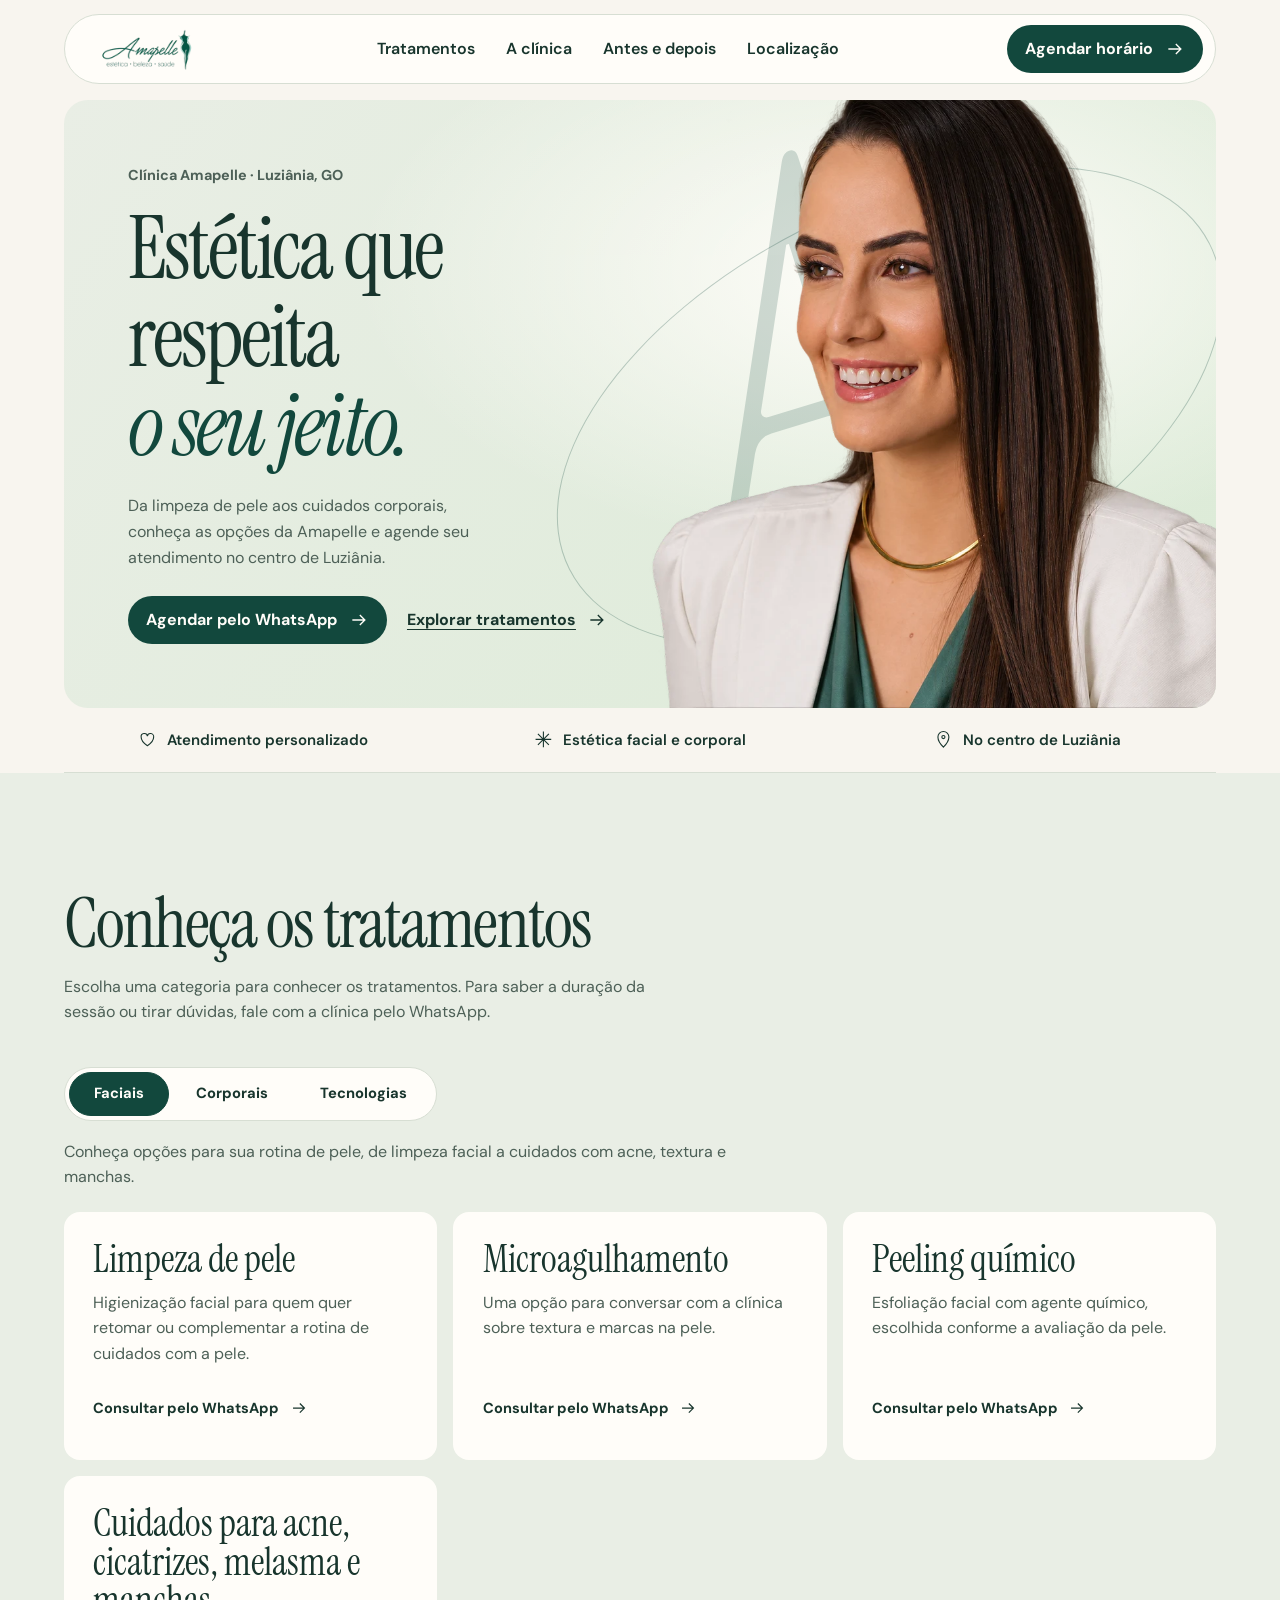
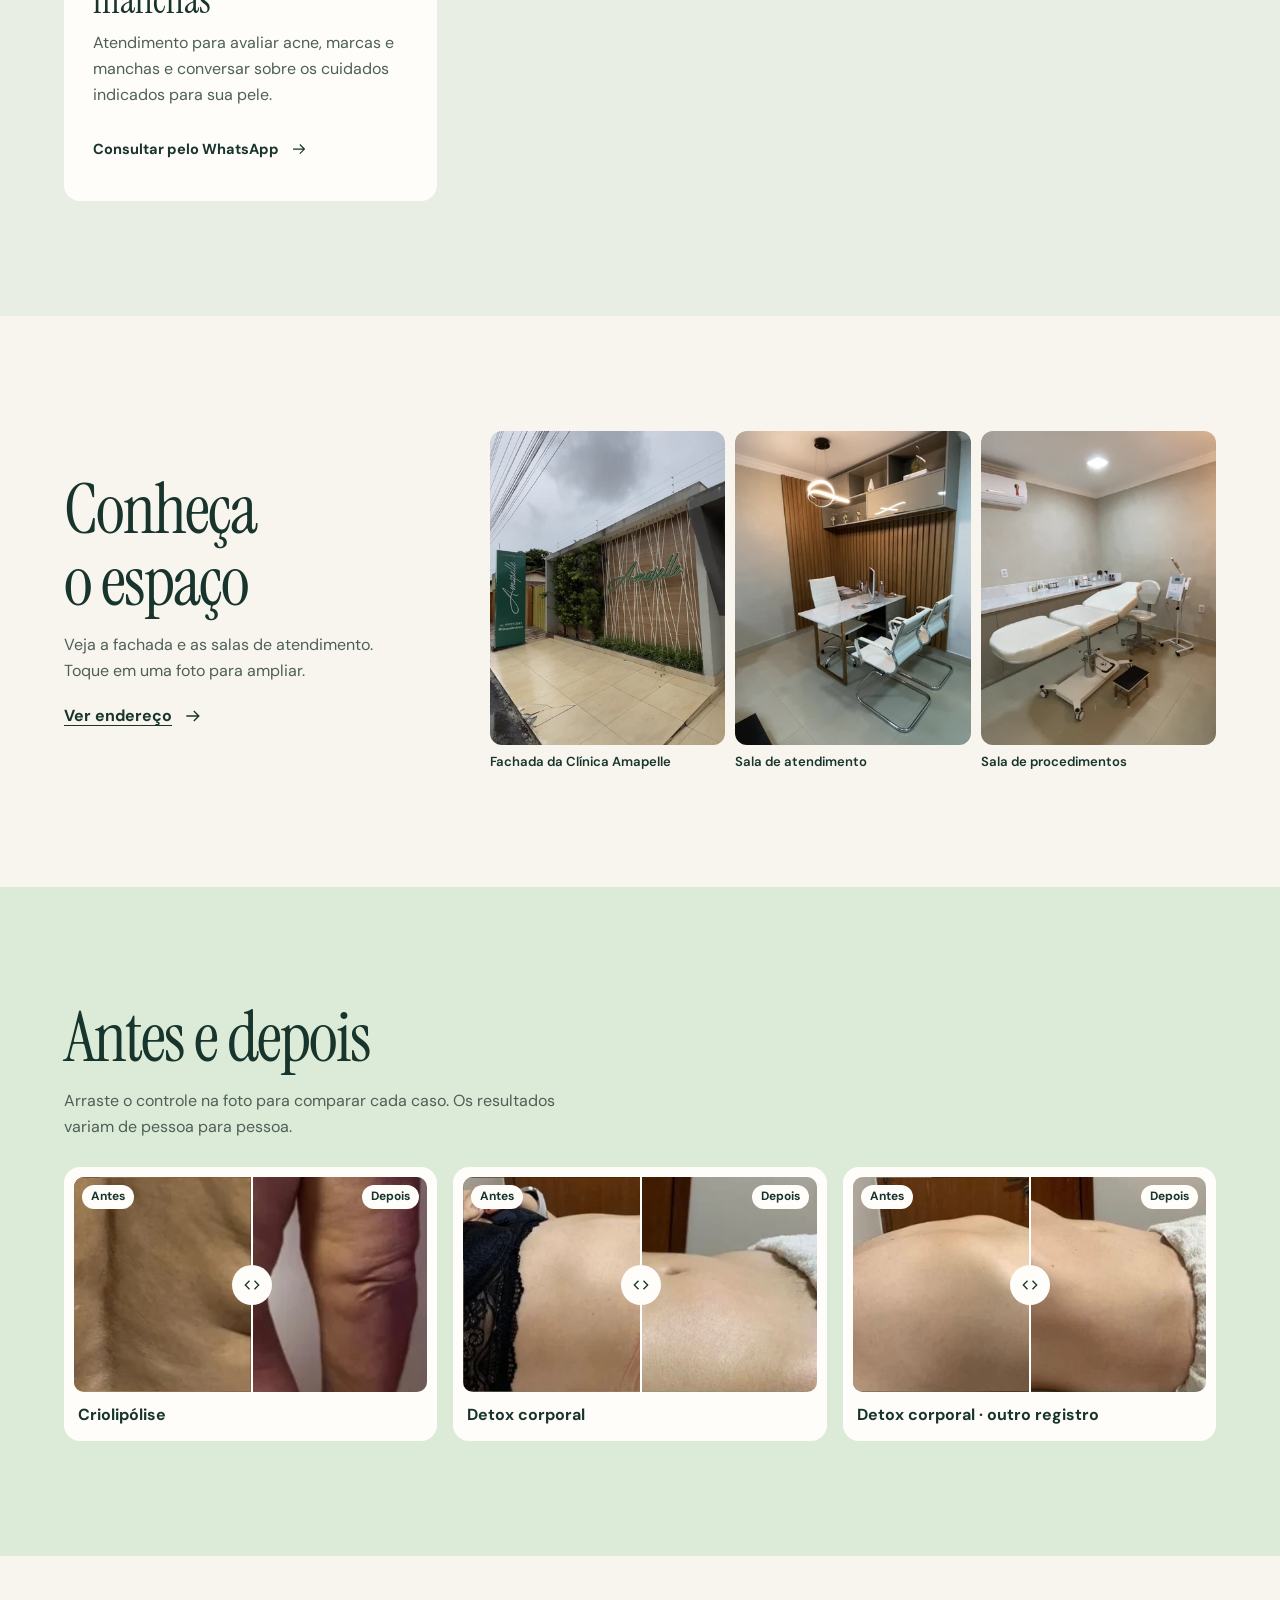
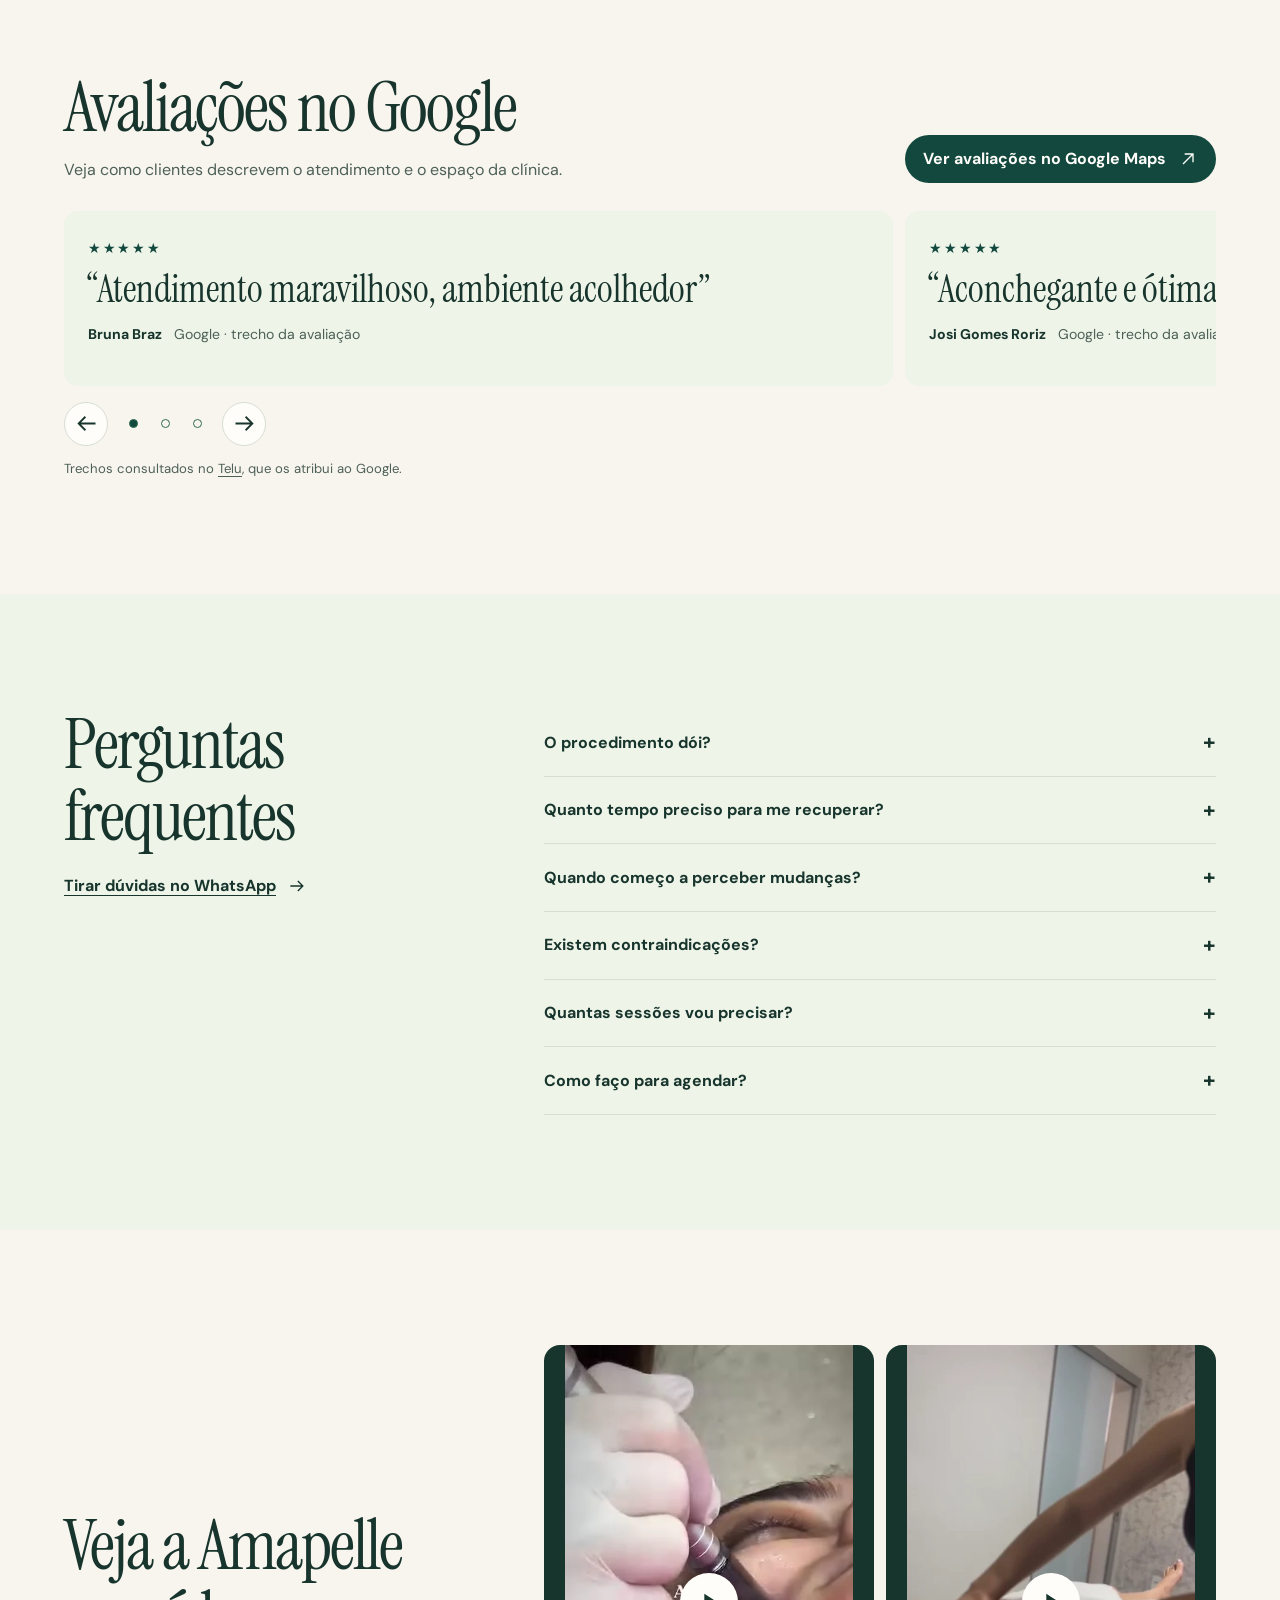
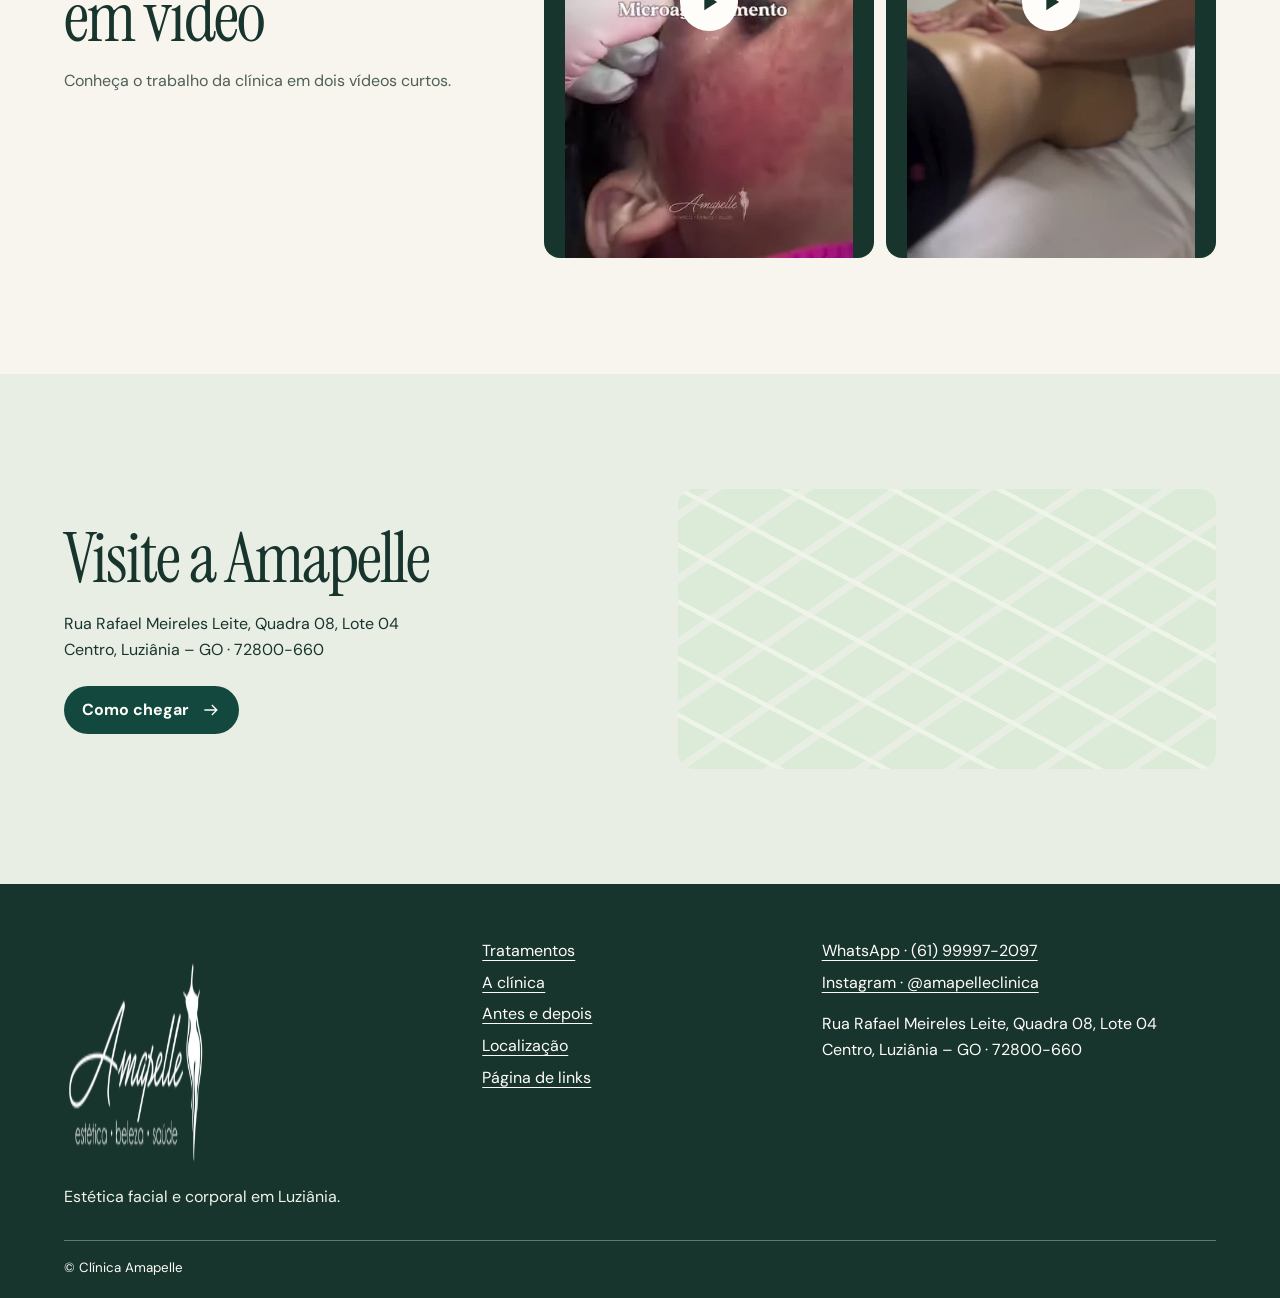
==== commit a902401d: "Carrega o mapa diretamente e simplifica as avaliações" ====
--- a/amapelle/index.html
+++ b/amapelle/index.html
@@ -15,8 +15,8 @@
 <link rel="preconnect" href="https://fonts.googleapis.com">
 <link rel="preconnect" href="https://fonts.gstatic.com" crossorigin>
 <link rel="stylesheet" href="https://fonts.googleapis.com/css2?family=DM+Sans:wght@400;500;600;700&amp;family=Instrument+Serif:ital@0;1&amp;display=swap">
-<link rel="stylesheet" href="style.css?v=tratamentos">
-<script defer src="site.js"></script>
+<link rel="stylesheet" href="style.css?v=demonstracao">
+<script defer src="site.js?v=demonstracao"></script>
 <title>Clínica Amapelle | Estética em Luziânia</title>
 </head>
 <body id="inicio">
@@ -140,7 +140,7 @@
       <blockquote><span class="review-stars" aria-label="5 de 5 estrelas">★★★★★</span><p>“Aconchegante e ótimas profissionais.”</p><footer><strong>Josi Gomes Roriz</strong><span>Google · trecho da avaliação</span></footer></blockquote>
       <blockquote><span class="review-stars" aria-label="5 de 5 estrelas">★★★★★</span><p>“espaço aconchegante,profissionais capacitados e educados”</p><footer><strong>Kauan</strong><span>Google · trecho da avaliação</span></footer></blockquote>
     </div>
-<div class="quote-controls"><button type="button" class="icon previous" aria-label="Depoimento anterior"><svg viewBox="0 0 24 24" fill="none" stroke="currentColor" stroke-width="1.6" aria-hidden="true"><path d="M4 12h15m-6-6 6 6-6 6"/></svg></button><div class="dots" role="group" aria-label="Selecionar depoimento"><button type="button" aria-label="Ir ao depoimento 1" aria-current="true"></button><button type="button" aria-label="Ir ao depoimento 2" aria-current="false"></button><button type="button" aria-label="Ir ao depoimento 3" aria-current="false"></button></div><button type="button" class="icon next" aria-label="Próximo depoimento"><svg viewBox="0 0 24 24" fill="none" stroke="currentColor" stroke-width="1.6" aria-hidden="true"><path d="M4 12h15m-6-6 6 6-6 6"/></svg></button><button type="button" class="auto">Pausar rotação</button></div></div><p class="review-source">Trechos consultados no <a href="https://telu.app/ranking/br/clinica-estetica/spa/luziania/centro/clinica-amapelle-chijxz" target="_blank" rel="noopener">Telu</a>, que os atribui ao Google.</p></section>
+<div class="quote-controls"><button type="button" class="icon previous" aria-label="Depoimento anterior"><svg viewBox="0 0 24 24" fill="none" stroke="currentColor" stroke-width="1.6" aria-hidden="true"><path d="M4 12h15m-6-6 6 6-6 6"/></svg></button><div class="dots" role="group" aria-label="Selecionar depoimento"><button type="button" aria-label="Ir ao depoimento 1" aria-current="true"></button><button type="button" aria-label="Ir ao depoimento 2" aria-current="false"></button><button type="button" aria-label="Ir ao depoimento 3" aria-current="false"></button></div><button type="button" class="icon next" aria-label="Próximo depoimento"><svg viewBox="0 0 24 24" fill="none" stroke="currentColor" stroke-width="1.6" aria-hidden="true"><path d="M4 12h15m-6-6 6 6-6 6"/></svg></button></div></div><p class="review-source">Trechos consultados no <a href="https://telu.app/ranking/br/clinica-estetica/spa/luziania/centro/clinica-amapelle-chijxz" target="_blank" rel="noopener">Telu</a>, que os atribui ao Google.</p></section>
 <section class="section faq-band"><div class="wrap faq"><div class="reveal"><h2>Perguntas frequentes</h2><a class="text-link" href="https://wa.me/5561999972097">Tirar dúvidas no WhatsApp<svg viewBox="0 0 24 24" fill="none" stroke="currentColor" stroke-width="1.6" aria-hidden="true"><path d="M4 12h15m-6-6 6 6-6 6"/></svg></a></div><div><details><summary>O procedimento dói?<span aria-hidden="true"></span></summary><div class="answer"><p>A sensibilidade depende da pessoa, da área e do procedimento. Converse com a clínica sobre o que esperar na sua sessão.</p></div></details>
 <details><summary>Quanto tempo preciso para me recuperar?<span aria-hidden="true"></span></summary><div class="answer"><p>O tempo e os cuidados variam conforme o procedimento. Confirme as orientações antes de organizar sua rotina.</p></div></details>
 <details><summary>Quando começo a perceber mudanças?<span aria-hidden="true"></span></summary><div class="answer"><p>O prazo varia conforme o procedimento e a resposta individual. A clínica pode esclarecer o que observar no seu caso.</p></div></details>
@@ -148,7 +148,7 @@
 <details><summary>Quantas sessões vou precisar?<span aria-hidden="true"></span></summary><div class="answer"><p>A quantidade é definida conforme a avaliação e o plano de atendimento.</p></div></details>
 <details><summary>Como faço para agendar?<span aria-hidden="true"></span></summary><div class="answer"><p>Abra o WhatsApp da clínica para consultar horários e tirar dúvidas.</p></div></details></div></div></section>
 <section class="section wrap video-section"><div class="reveal"><h2>Veja a Amapelle em vídeo</h2><p>Conheça o trabalho da clínica em dois vídeos curtos.</p></div><div class="videos"><div class="video"><video playsinline muted preload="none" poster="midia/poster-1-360.webp" src="midia/clinica-1.mp4" aria-label="Vídeo da Clínica Amapelle, clipe 1" controls></video><button type="button" class="play" hidden aria-label="Reproduzir clipe 1"><svg viewBox="0 0 24 24" fill="currentColor" aria-hidden="true"><path d="M8 5v14l11-7z"/></svg></button></div><div class="video"><video playsinline muted preload="none" poster="midia/poster-2-480.webp" src="midia/clinica-2.mp4" aria-label="Vídeo da Clínica Amapelle, clipe 2" controls></video><button type="button" class="play" hidden aria-label="Reproduzir clipe 2"><svg viewBox="0 0 24 24" fill="currentColor" aria-hidden="true"><path d="M8 5v14l11-7z"/></svg></button></div></div></section>
-<section class="section location-band" id="localizacao"><div class="wrap location"><div class="reveal"><h2>Visite a Amapelle</h2><address>Rua Rafael Meireles Leite, Quadra 08, Lote 04<br>Centro, Luziânia – GO · 72800-660</address><a class="button" href="https://www.google.com/maps/dir/?api=1&amp;destination=-16.2502596%2C-47.9504578">Como chegar<svg viewBox="0 0 24 24" fill="none" stroke="currentColor" stroke-width="1.6" aria-hidden="true"><path d="M4 12h15m-6-6 6 6-6 6"/></svg></a></div><div class="map"><button type="button" data-map hidden>Carregar mapa interativo<svg viewBox="0 0 24 24" fill="none" stroke="currentColor" stroke-width="1.6" aria-hidden="true"><path d="M4 12h15m-6-6 6 6-6 6"/></svg></button><noscript><a href="https://www.google.com/maps/dir/?api=1&amp;destination=-16.2502596%2C-47.9504578">Abrir localização no Google Maps</a></noscript></div></div></section>
+<section class="section location-band" id="localizacao"><div class="wrap location"><div class="reveal"><h2>Visite a Amapelle</h2><address>Rua Rafael Meireles Leite, Quadra 08, Lote 04<br>Centro, Luziânia – GO · 72800-660</address><a class="button" href="https://www.google.com/maps/dir/?api=1&amp;destination=-16.2502596%2C-47.9504578">Como chegar<svg viewBox="0 0 24 24" fill="none" stroke="currentColor" stroke-width="1.6" aria-hidden="true"><path d="M4 12h15m-6-6 6 6-6 6"/></svg></a></div><div class="map"><iframe title="Mapa da Clínica Amapelle em Luziânia" src="https://maps.google.com/maps?q=-16.2502596,-47.9504578&amp;z=17&amp;output=embed" referrerpolicy="strict-origin-when-cross-origin" width="600" height="280"></iframe></div></div></section>
 </main>
 <footer class="site-footer"><div class="wrap footer-grid"><div><a href="#inicio"><img src="midia/logo-480.webp" srcset="midia/logo-240.webp 240w, midia/logo-480.webp 480w" sizes="150px" width="480" height="240" alt="Clínica Amapelle" ></a><p>Estética facial e corporal em Luziânia.</p></div><nav aria-label="Navegação do rodapé"><a href="#tratamentos">Tratamentos</a>
 <a href="#espaco">A clínica</a>
--- a/amapelle/style.css
+++ b/amapelle/style.css
@@ -76,7 +76,7 @@
 dd {color:var(--muted)}
 .service-band {background:var(--mist)}
 .filters {display:flex;flex-wrap:wrap;gap:8px;margin:0 0 26px}
-.filters button,.auto {background:var(--white);border:1px solid var(--line);border-radius:100px;padding:.57rem 1rem}
+.filters button {background:var(--white);border:1px solid var(--line);border-radius:100px;padding:.57rem 1rem}
 .filters button[aria-pressed="true"] {background:var(--green);color:var(--white);border-color:var(--green)}
 .service-grid {display:grid;grid-template-columns:repeat(3,minmax(0,1fr));gap:16px}
 .service-grid.active {animation:enter 380ms var(--ease) both}
@@ -138,7 +138,6 @@
 .play {position:absolute;left:50%;top:50%;transform:translate(-50%,-50%);border:0;background:var(--white);width:58px;height:58px;border-radius:50%;display:grid;place-items:center;font-size:1.4rem}
 .location-band {background:var(--mist)}
 .map {position:relative;display:grid;place-items:center;min-height:280px;border-radius:16px;overflow:hidden;background:repeating-linear-gradient(28deg,transparent 0 45px,var(--light) 46px 50px),repeating-linear-gradient(-35deg,var(--sage) 0 44px,var(--mist) 45px 52px)}
-.map button {display:inline-flex;gap:10px;align-items:center;padding:12px 18px;border:1px solid var(--line);background:var(--white);border-radius:100px;font-weight:700}
 .map iframe {width:100%;height:100%;min-height:280px;border:0}
 .site-footer {background:var(--ink);color:var(--white);padding-block:54px 20px}
 .site-footer p {color:var(--light)}
@@ -241,3 +240,53 @@
 .bio nav a:first-child {background:var(--sage);color:var(--ink)}
 .bio nav a:hover {transform:translateY(-3px);background:var(--light)}
 .bio a:focus-visible {outline-color:var(--white)}
+
+@media (max-width:700px) {
+  .header {padding-block:10px}
+  .nav-shell {min-height:60px;padding:5px 8px 5px 14px}
+  .menu-toggle {min-height:44px;padding-inline:13px;background:var(--green);color:var(--white)}
+  .hero {
+    margin-top:81px;border-radius:24px;
+    background:radial-gradient(ellipse at 20% 11%,var(--white),transparent 57%),
+      radial-gradient(ellipse at 74% 72%,var(--light),transparent 51%),
+      linear-gradient(150deg,var(--mist) 18%,#bdd5bf 100%);
+  }
+  .hero-copy {padding:28px clamp(18px,6vw,35px) 0}
+  .hero-location {margin-bottom:12px;font-size:.8rem}
+  .hero h1 {font-size:clamp(2.85rem,12vw,4.65rem);line-height:.96}
+  .hero-copy>p:not(.hero-location) {margin-top:14px;font-size:.94rem;line-height:1.5}
+  .hero .actions {margin-top:16px;gap:6px 14px}
+  .hero .text-link {min-height:44px;font-size:.86rem}
+  .hero-art {min-height:clamp(276px,78vw,425px);isolation:isolate}
+  .hero-art>span {
+    inset:0 18% 0 -5%;font-size:clamp(275px,87vw,500px);
+    opacity:.25;transform:translate(-14%,0) rotate(-17deg);
+  }
+  .hero-art::before {
+    inset:24% -14% 11% -14%;border-color:#12483d55;
+    box-shadow:0 0 30px #fffdf965;transform:rotate(-23deg);
+  }
+  .hero-art img {width:100%;height:108%;object-position:68% bottom}
+  .benefits {padding:13px 0 14px;gap:0}
+  .benefits span {padding-inline:7px;align-items:flex-start}
+  .benefits span + span {border-left:1px solid var(--line)}
+  .benefits svg {margin-top:2px}
+  .section {padding-block:54px}
+  .section-head {margin-bottom:20px}
+  .service-band .section-head {margin-bottom:18px}
+  .group-intro {font-size:.94rem}
+  .treatment {padding:17px 18px 13px}
+  .treatment + .treatment {border-top:1px solid var(--line)}
+  .treatment p {line-height:1.5;font-size:.94rem}
+  .gallery {gap:7px}
+  .gallery-item {font-size:.74rem;line-height:1.3}
+  .gallery-item img {aspect-ratio:3/4;object-fit:cover}
+  .video-section .videos {gap:8px}
+  .footer-grid {gap:17px}
+}
+
+@media (max-width:360px) {
+  .hero h1 {font-size:2.75rem}
+  .hero-art {min-height:250px}
+  .benefits span {font-size:.72rem;padding-inline:5px}
+}
